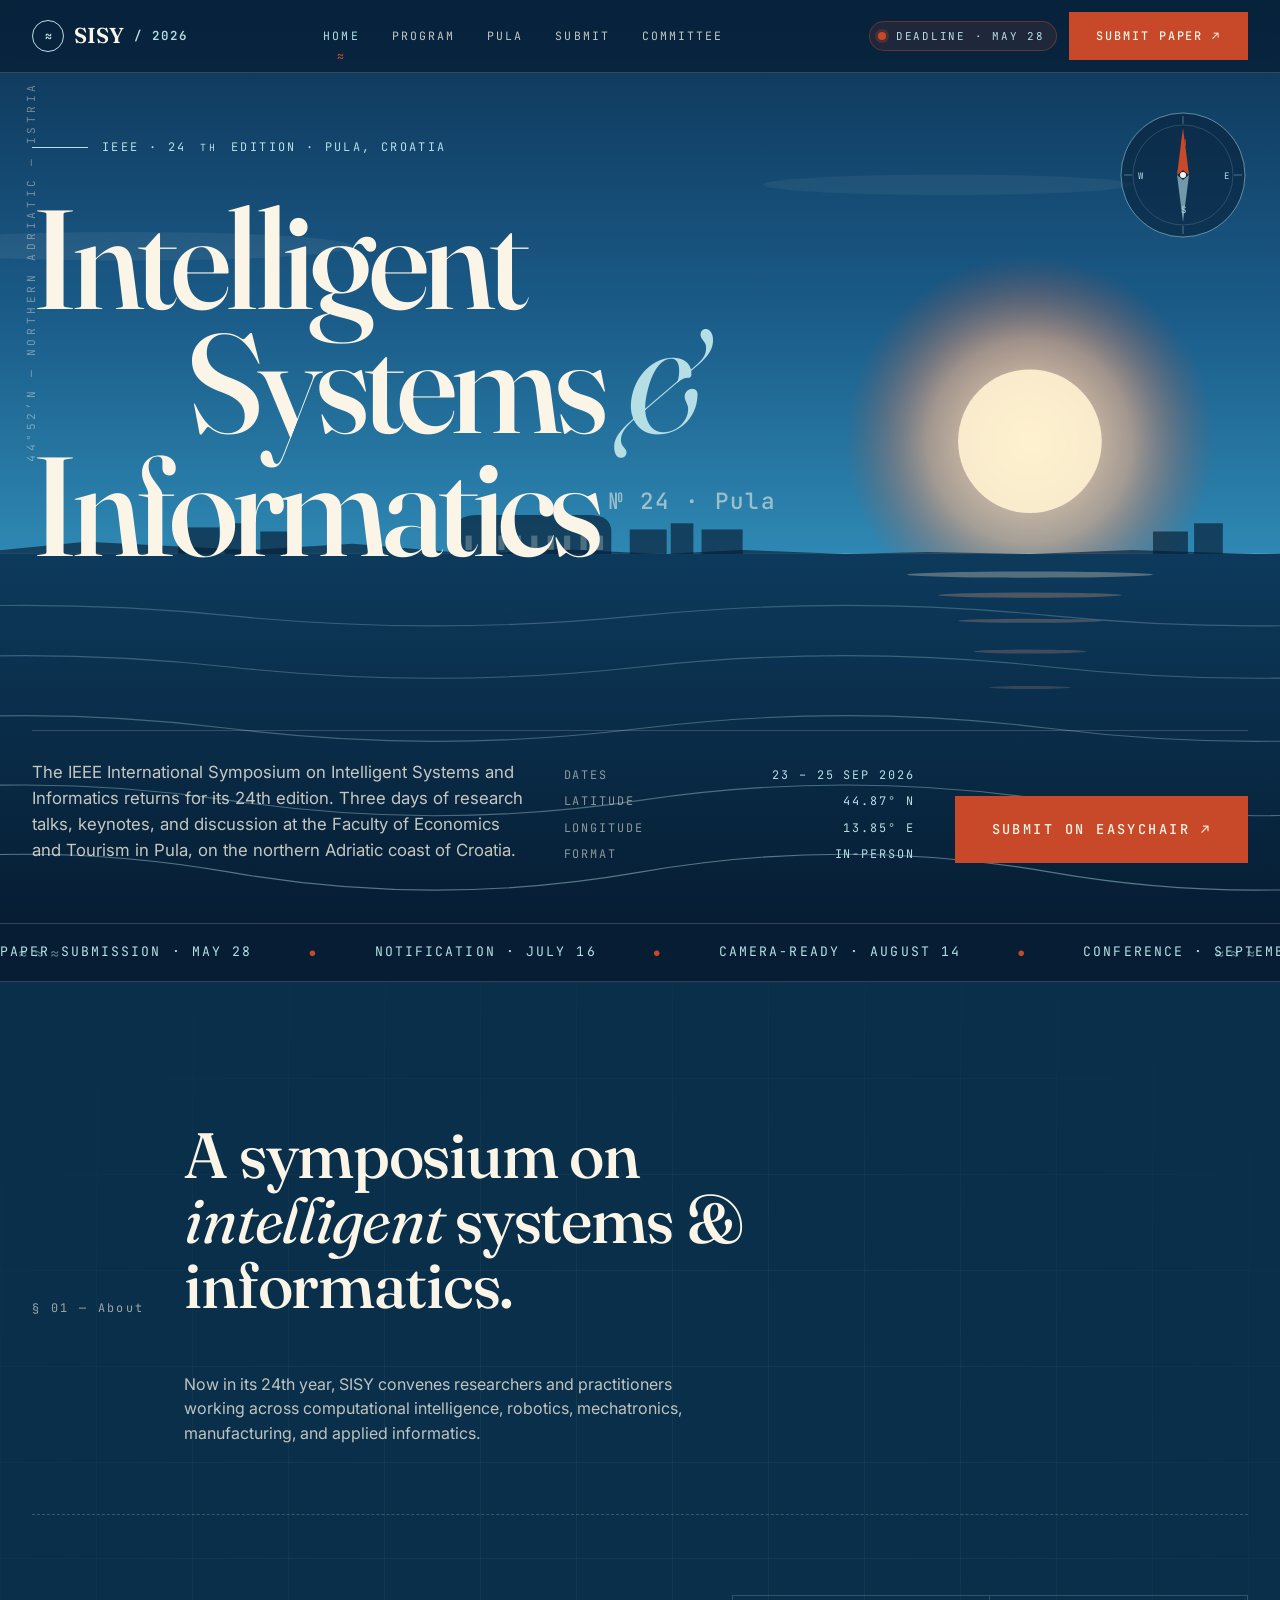
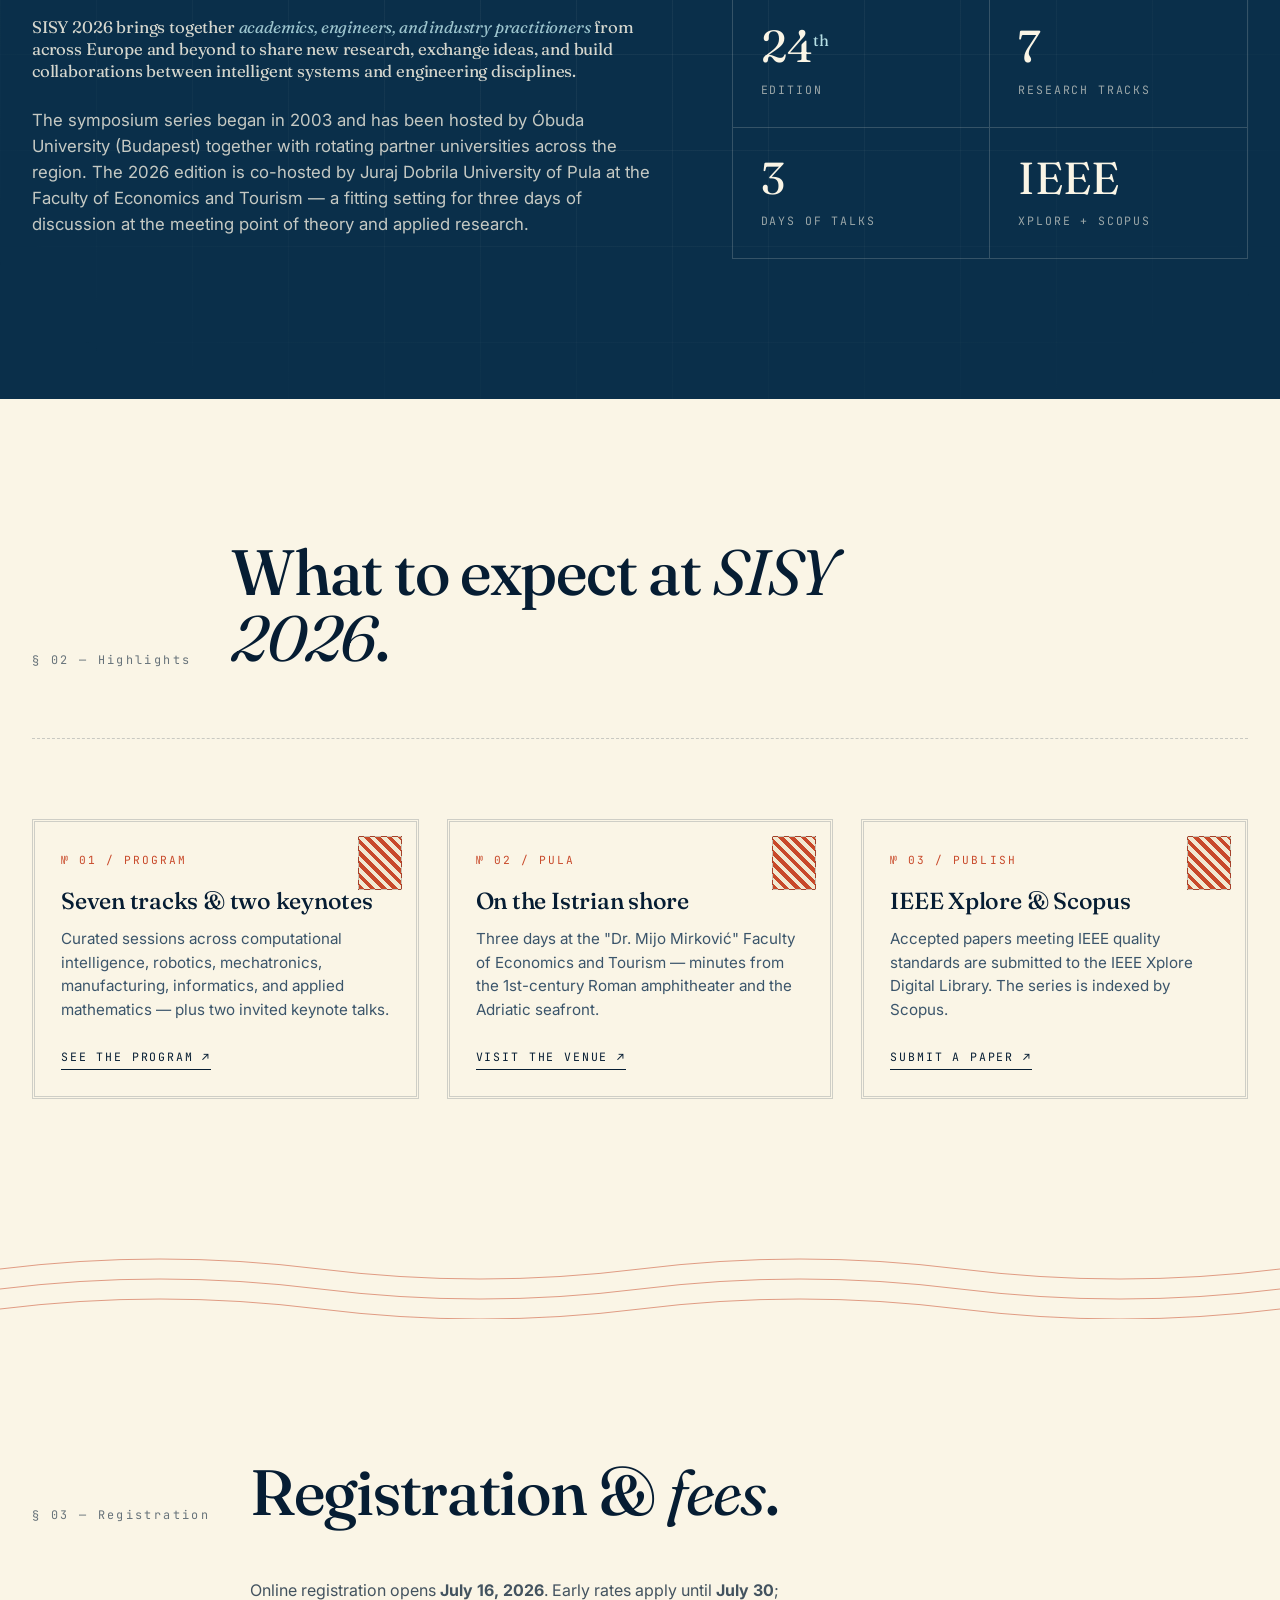
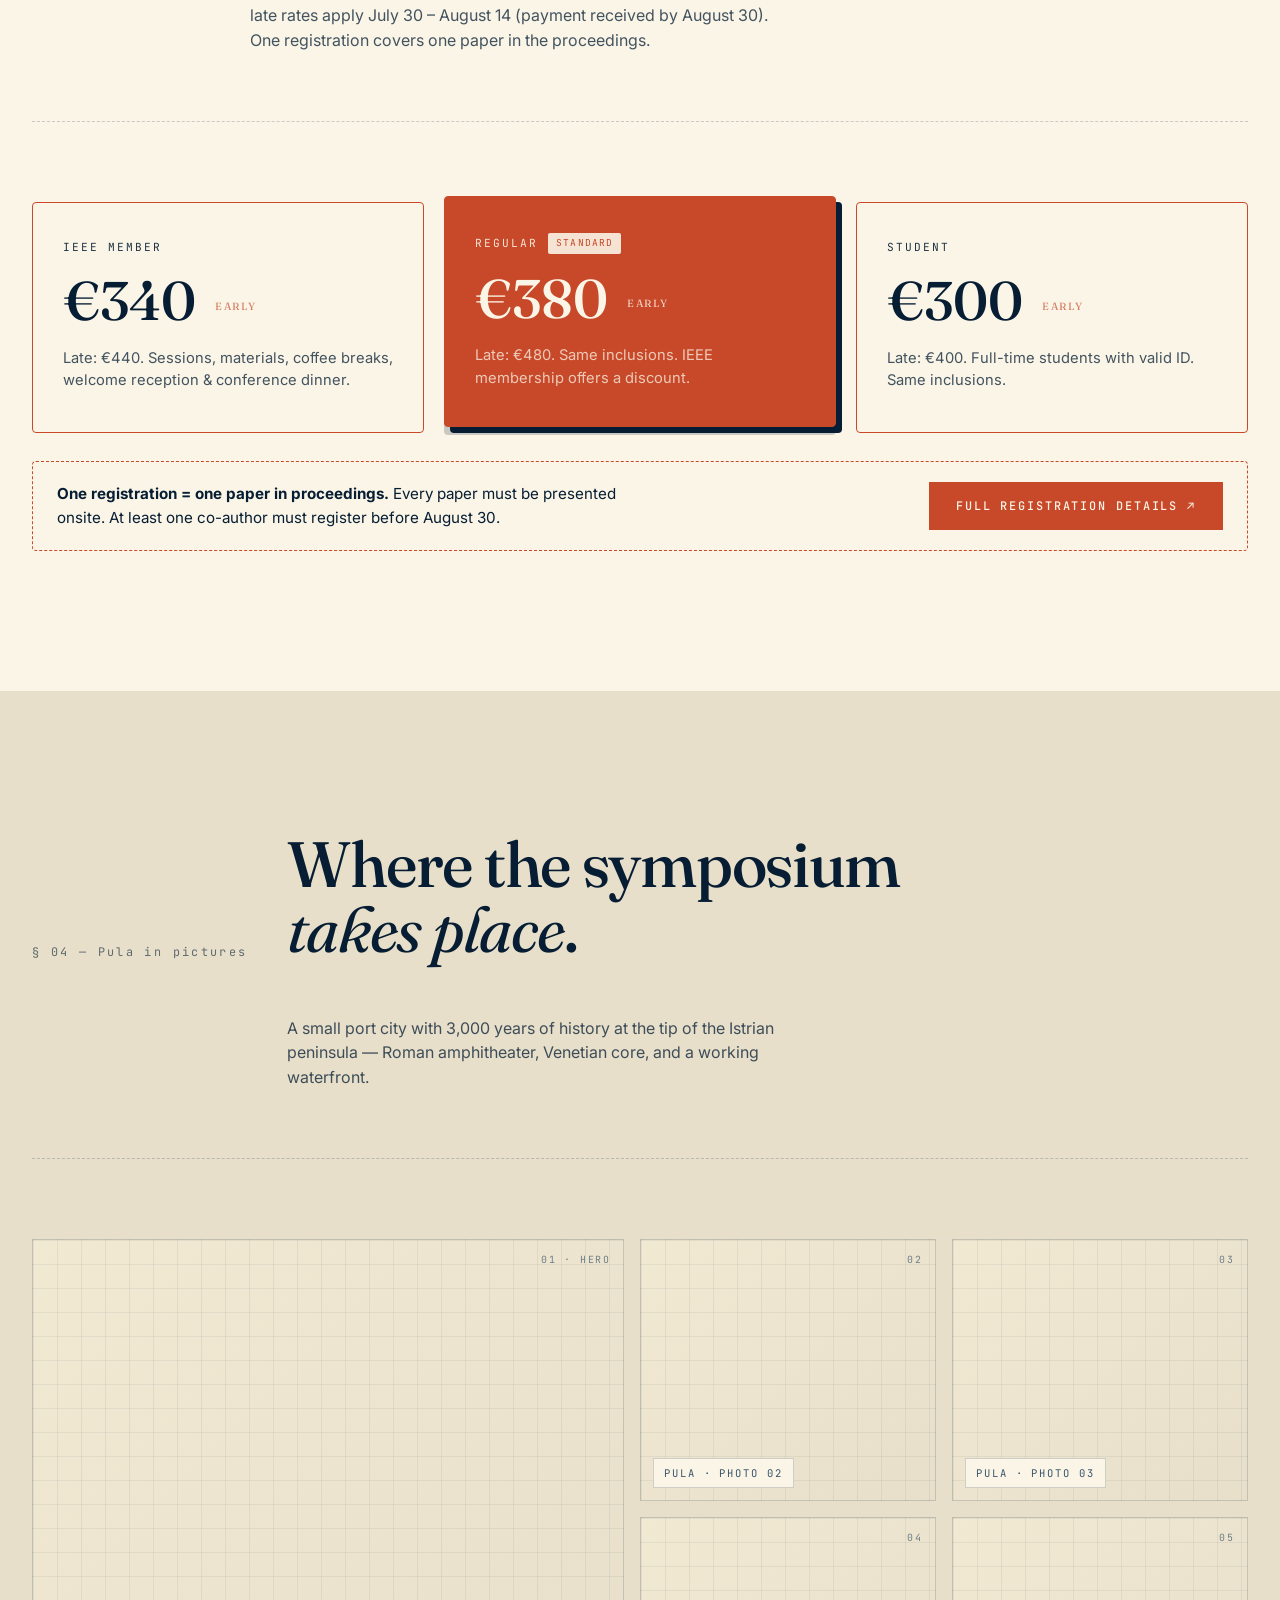
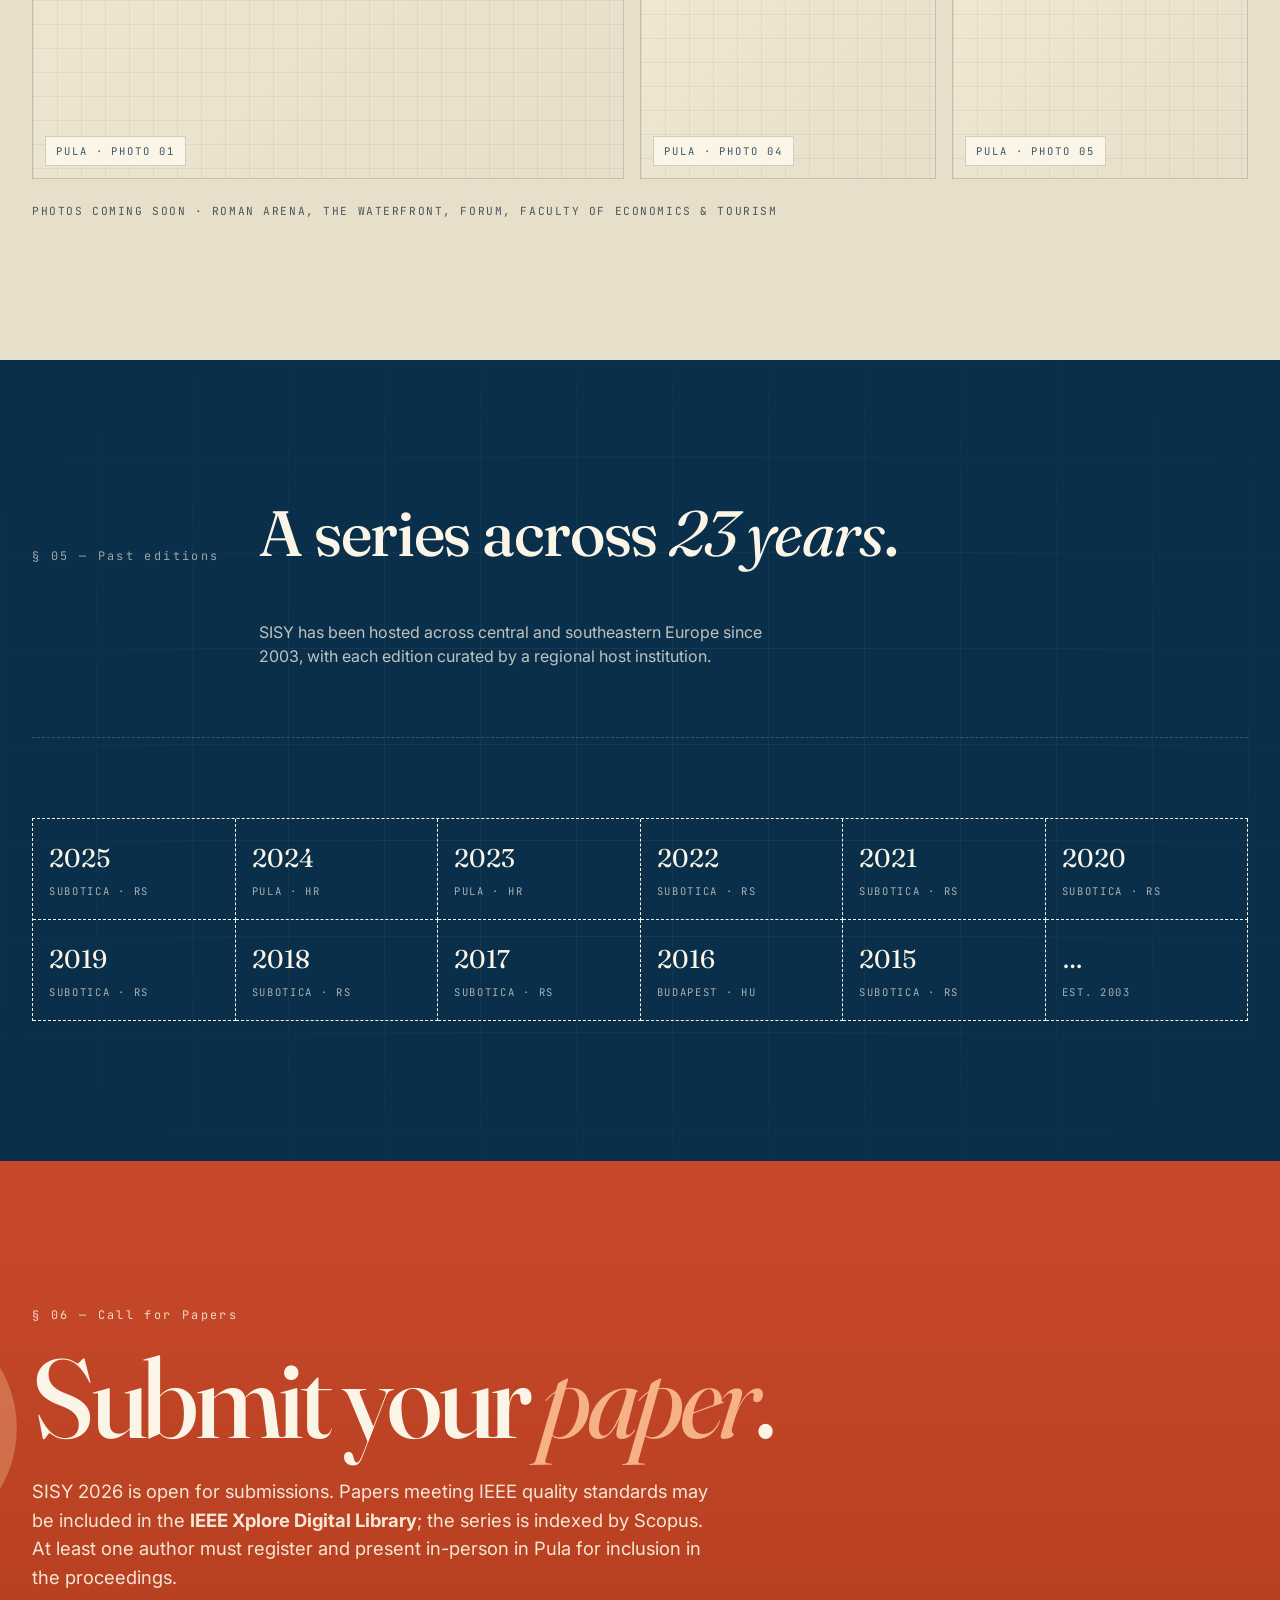
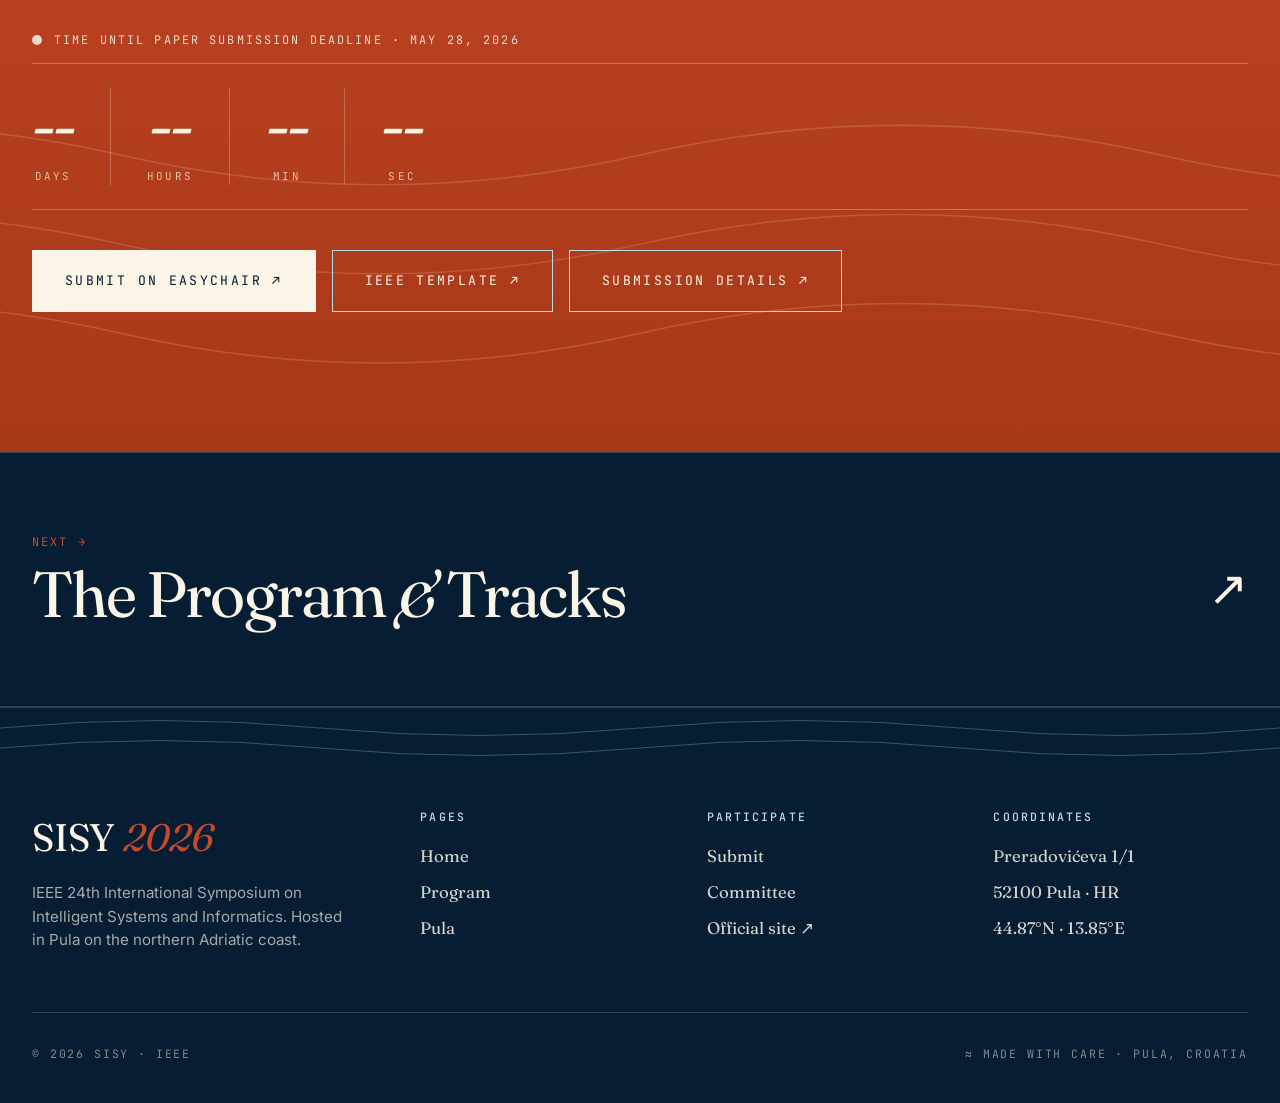
==== index.html @ 34f547c0 "Update registration, committee, and mobile responsiveness - Replace registration fees with correct e" ====
<!DOCTYPE html>
<html lang="en">
<head>
<meta charset="UTF-8" />
<meta name="viewport" content="width=device-width, initial-scale=1.0" />
<title>SISY 2026 — IEEE 24th International Symposium on Intelligent Systems and Informatics</title>
<meta name="description" content="IEEE 24th International Symposium on Intelligent Systems and Informatics — September 23–25, 2026, Pula, Croatia." />
<link rel="icon" type="image/svg+xml" href="favicon.svg" />
<meta property="og:type" content="website" />
<meta property="og:title" content="SISY 2026 — IEEE Symposium · Pula, Croatia" />
<meta property="og:description" content="IEEE 24th International Symposium on Intelligent Systems and Informatics. September 23–25, 2026, Pula, on the northern Adriatic." />
<meta property="og:image" content="og-image.svg" />
<meta name="twitter:card" content="summary_large_image" />
<meta name="twitter:title" content="SISY 2026 — IEEE Symposium · Pula, Croatia" />
<meta name="twitter:description" content="September 23–25, 2026 · Pula, Croatia. IEEE Xplore + Scopus indexed." />
<meta name="twitter:image" content="og-image.svg" />
<link rel="preconnect" href="https://fonts.googleapis.com" />
<link rel="preconnect" href="https://fonts.gstatic.com" crossorigin />
<link href="https://fonts.googleapis.com/css2?family=Fraunces:ital,opsz,wght@0,9..144,400;0,9..144,500;0,9..144,600;1,9..144,400&family=Inter:wght@400;500;600&family=JetBrains+Mono:wght@400;500&display=swap" rel="stylesheet" />
<link rel="stylesheet" href="styles.css" />
</head>
<body>

<header class="topbar" id="topbar">
  <div class="container topbar-inner">
    <a href="./" class="brand">
      <span class="sigil">≈</span>
      SISY <span class="year">/ 2026</span>
    </a>
    <nav class="nav-links">
      <a href="./" class="active">Home</a>
      <a href="program/">Program</a>
      <a href="venue/">Pula</a>
      <a href="submit/">Submit</a>
      <a href="contact/">Committee</a>
    </nav>
    <div style="display:flex; gap:12px; align-items:center;">
      <span class="deadline-badge"><span class="dot"></span>Deadline · May 28</span>
      <a href="https://www.easychair.org/conferences/?conf=sisy2026" target="_blank" rel="noopener" class="btn cta">Submit Paper ↗</a>
      <button class="menu-toggle" id="menuToggle">Menu</button>
    </div>
  </div>
</header>

<main id="top">

  <!-- HERO -->
  <section class="hero">
    <div class="hero-seascape" aria-hidden="true">
      <svg viewBox="0 0 1600 900" preserveAspectRatio="xMidYMid slice" xmlns="http://www.w3.org/2000/svg">
        <defs>
          <linearGradient id="sky" x1="0" y1="0" x2="0" y2="1">
            <stop offset="0%" stop-color="#0d3253"/>
            <stop offset="55%" stop-color="#1a5a87"/>
            <stop offset="100%" stop-color="#2e88b3"/>
          </linearGradient>
          <linearGradient id="sea" x1="0" y1="0" x2="0" y2="1">
            <stop offset="0%" stop-color="#0d3a5c"/>
            <stop offset="100%" stop-color="#061d33"/>
          </linearGradient>
          <radialGradient id="sun" cx="50%" cy="50%" r="50%">
            <stop offset="0%" stop-color="#fff2d1" stop-opacity="1"/>
            <stop offset="55%" stop-color="#f6b187" stop-opacity="0.6"/>
            <stop offset="100%" stop-color="#c8492a" stop-opacity="0"/>
          </radialGradient>
        </defs>
        <rect width="1600" height="540" fill="url(#sky)"/>
        <ellipse cx="300" cy="240" rx="220" ry="14" fill="#faf5e6" fill-opacity="0.06"/>
        <ellipse cx="1100" cy="180" rx="180" ry="10" fill="#faf5e6" fill-opacity="0.05"/>
        <circle cx="1180" cy="430" r="180" fill="url(#sun)"/>
        <circle cx="1180" cy="430" r="70" fill="#fff2d1" fill-opacity="0.9"/>
        <line x1="0" y1="540" x2="1600" y2="540" stroke="#b6dfe5" stroke-opacity="0.5" stroke-width="1"/>
        <g fill="#061d33" fill-opacity="0.65">
          <path d="M-20,540 L60,532 L160,538 L260,528 L420,536 L520,530 L640,540 L720,535 L820,540 L900,536 L1000,540 L1080,538 L1180,540 L1280,536 L1400,540 L1600,536 L1600,545 L-20,545 Z"/>
          <g transform="translate(620,500)">
            <path d="M0,40 L0,18 Q0,2 22,2 L130,2 Q152,2 152,18 L152,40 Z"/>
            <rect x="10" y="22" width="6" height="14" fill="#faf5e6" fill-opacity="0.25"/>
            <rect x="26" y="22" width="6" height="14" fill="#faf5e6" fill-opacity="0.25"/>
            <rect x="42" y="22" width="6" height="14" fill="#faf5e6" fill-opacity="0.25"/>
            <rect x="58" y="22" width="6" height="14" fill="#faf5e6" fill-opacity="0.25"/>
            <rect x="74" y="22" width="6" height="14" fill="#faf5e6" fill-opacity="0.25"/>
            <rect x="90" y="22" width="6" height="14" fill="#faf5e6" fill-opacity="0.25"/>
            <rect x="106" y="22" width="6" height="14" fill="#faf5e6" fill-opacity="0.25"/>
            <rect x="122" y="22" width="6" height="14" fill="#faf5e6" fill-opacity="0.25"/>
            <rect x="138" y="22" width="6" height="14" fill="#faf5e6" fill-opacity="0.25"/>
          </g>
          <rect x="350" y="514" width="40" height="26"/>
          <rect x="395" y="510" width="28" height="30"/>
          <rect x="430" y="518" width="34" height="22"/>
          <rect x="790" y="516" width="36" height="24"/>
          <rect x="830" y="510" width="22" height="30"/>
          <rect x="860" y="516" width="40" height="24"/>
          <rect x="1300" y="518" width="34" height="22"/>
          <rect x="1340" y="510" width="28" height="30"/>
        </g>
        <rect y="540" width="1600" height="360" fill="url(#sea)"/>
        <g opacity="0.6">
          <ellipse cx="1180" cy="560" rx="120" ry="3" fill="#fff2d1" fill-opacity="0.5"/>
          <ellipse cx="1180" cy="580" rx="90"  ry="2.5" fill="#f6b187" fill-opacity="0.45"/>
          <ellipse cx="1180" cy="605" rx="70"  ry="2"   fill="#f6b187" fill-opacity="0.4"/>
          <ellipse cx="1180" cy="635" rx="55"  ry="2"   fill="#f6b187" fill-opacity="0.35"/>
          <ellipse cx="1180" cy="670" rx="40"  ry="1.5" fill="#f6b187" fill-opacity="0.3"/>
        </g>
        <g fill="none" stroke="#b6dfe5" stroke-width="1.1">
          <path d="M0,600 Q200,580 400,600 T800,600 T1200,600 T1600,600" stroke-opacity="0.25"/>
          <path d="M0,650 Q200,628 400,650 T800,650 T1200,650 T1600,650" stroke-opacity="0.28"/>
          <path d="M0,710 Q200,685 400,710 T800,710 T1200,710 T1600,710" stroke-opacity="0.32"/>
          <path d="M0,780 Q200,750 400,780 T800,780 T1200,780 T1600,780" stroke-opacity="0.38"/>
          <path d="M0,850 Q200,815 400,850 T800,850 T1200,850 T1600,850" stroke-opacity="0.45"/>
        </g>
      </svg>
    </div>

    <div class="lat-marker">44°52′N — Northern Adriatic — Istria</div>

    <div class="compass" aria-hidden="true">
      <svg viewBox="0 0 130 130" xmlns="http://www.w3.org/2000/svg">
        <circle cx="65" cy="65" r="62" fill="rgba(6,29,51,0.55)" stroke="#b6dfe5" stroke-opacity="0.5"/>
        <circle cx="65" cy="65" r="50" fill="none" stroke="#b6dfe5" stroke-opacity="0.18"/>
        <g stroke="#b6dfe5" stroke-opacity="0.4">
          <line x1="65" y1="6"  x2="65" y2="14"/>
          <line x1="65" y1="116" x2="65" y2="124"/>
          <line x1="6"  y1="65" x2="14" y2="65"/>
          <line x1="116" y1="65" x2="124" y2="65"/>
        </g>
        <polygon points="65,18 71,65 65,60 59,65" fill="#c8492a"/>
        <polygon points="65,112 71,65 65,70 59,65" fill="#b6dfe5" fill-opacity="0.6"/>
        <circle cx="65" cy="65" r="3" fill="#faf5e6"/>
        <text x="65" y="36" text-anchor="middle" font-family="JetBrains Mono, monospace" font-size="9" fill="#c8492a" font-weight="600">N</text>
        <text x="65" y="103" text-anchor="middle" font-family="JetBrains Mono, monospace" font-size="9" fill="#b6dfe5">S</text>
        <text x="22" y="69" text-anchor="middle" font-family="JetBrains Mono, monospace" font-size="9" fill="#b6dfe5">W</text>
        <text x="108" y="69" text-anchor="middle" font-family="JetBrains Mono, monospace" font-size="9" fill="#b6dfe5">E</text>
      </svg>
    </div>

    <div class="container hero-inner">
      <div class="hero-eyebrow">
        <span class="bar"></span>
        IEEE · 24<sup>th</sup> Edition · Pula, Croatia
      </div>

      <h1 class="hero-title">
        <span class="row">Intelligent</span>
        <span class="row indent">Systems <em>&amp;</em></span>
        <span class="row">Informatics<span class="num">№ 24 ·  Pula</span></span>
      </h1>

      <div class="hero-foot">
        <p class="hero-lede">
          The IEEE International Symposium on Intelligent Systems and Informatics returns for its 24th edition. Three days of research talks, keynotes, and discussion at the Faculty of Economics and Tourism in Pula, on the northern Adriatic coast of Croatia.
        </p>
        <div class="hero-meta">
          <div class="row"><span class="k">Dates</span><span class="v">23 – 25 SEP 2026</span></div>
          <div class="row"><span class="k">Latitude</span><span class="v">44.87° N</span></div>
          <div class="row"><span class="k">Longitude</span><span class="v">13.85° E</span></div>
          <div class="row"><span class="k">Format</span><span class="v">In-person</span></div>
        </div>
        <a href="https://www.easychair.org/conferences/?conf=sisy2026" target="_blank" rel="noopener" class="btn cta cta-lg">Submit on EasyChair ↗</a>
      </div>
    </div>
  </section>

  <!-- TICKER -->
  <div class="tide" aria-hidden="true">
    <div class="tide-track">
      <span>
        Paper submission · May 28 <em class="pip">●</em>
        Notification · July 16 <em class="pip">●</em>
        Camera-ready · August 14 <em class="pip">●</em>
        Conference · September 23–25 <em class="pip">●</em>
        Pula · Istria · Croatia <em class="pip">●</em>
        IEEE Xplore · Scopus indexed <em class="pip">●</em>
      </span>
      <span>
        Paper submission · May 28 <em class="pip">●</em>
        Notification · July 16 <em class="pip">●</em>
        Camera-ready · August 14 <em class="pip">●</em>
        Conference · September 23–25 <em class="pip">●</em>
        Pula · Istria · Croatia <em class="pip">●</em>
        IEEE Xplore · Scopus indexed <em class="pip">●</em>
      </span>
    </div>
  </div>

  <!-- ABOUT -->
  <section class="section deep">
    <div class="container">
      <div class="section-head">
        <span class="section-num">§ 01 — About</span>
        <h2>A symposium on <em>intelligent</em> systems &amp; informatics.</h2>
        <p class="lede">Now in its 24th year, SISY convenes researchers and practitioners working across computational intelligence, robotics, mechatronics, manufacturing, and applied informatics.</p>
      </div>
      <div class="about-grid">
        <div class="prose">
          <p class="about-lead">
            SISY 2026 brings together <em>academics, engineers, and industry practitioners</em> from across Europe and beyond to share new research, exchange ideas, and build collaborations between intelligent systems and engineering disciplines.
          </p>
          <p style="margin-top: 24px; opacity: 0.78;">
            The symposium series began in 2003 and has been hosted by Óbuda University (Budapest) together with rotating partner universities across the region. The 2026 edition is co-hosted by Juraj Dobrila University of Pula at the Faculty of Economics and Tourism — a fitting setting for three days of discussion at the meeting point of theory and applied research.
          </p>
        </div>
        <div class="about-stats">
          <div class="stat"><div class="stat-num">24<sup>th</sup></div><div class="stat-label">Edition</div></div>
          <div class="stat"><div class="stat-num">7</div><div class="stat-label">Research tracks</div></div>
          <div class="stat"><div class="stat-num">3</div><div class="stat-label">Days of talks</div></div>
          <div class="stat"><div class="stat-num">IEEE</div><div class="stat-label">Xplore + Scopus</div></div>
        </div>
      </div>
    </div>
  </section>

  <!-- HIGHLIGHTS / POSTCARDS -->
  <section class="section paper">
    <div class="container">
      <div class="section-head">
        <span class="section-num">§ 02 — Highlights</span>
        <h2>What to expect at <em>SISY 2026</em>.</h2>
      </div>
      <div class="postcards">
        <article class="postcard">
          <span class="pc-num">№ 01 / Program</span>
          <h3>Seven tracks &amp; two keynotes</h3>
          <p>Curated sessions across computational intelligence, robotics, mechatronics, manufacturing, informatics, and applied mathematics — plus two invited keynote talks.</p>
          <a href="program/" class="pc-link">See the program ↗</a>
        </article>
        <article class="postcard">
          <span class="pc-num">№ 02 / Pula</span>
          <h3>On the Istrian shore</h3>
          <p>Three days at the "Dr. Mijo Mirković" Faculty of Economics and Tourism — minutes from the 1st-century Roman amphitheater and the Adriatic seafront.</p>
          <a href="venue/" class="pc-link">Visit the venue ↗</a>
        </article>
        <article class="postcard">
          <span class="pc-num">№ 03 / Publish</span>
          <h3>IEEE Xplore &amp; Scopus</h3>
          <p>Accepted papers meeting IEEE quality standards are submitted to the IEEE Xplore Digital Library. The series is indexed by Scopus.</p>
          <a href="submit/" class="pc-link">Submit a paper ↗</a>
        </article>
      </div>
    </div>
  </section>

  <div class="wave-divider" aria-hidden="true"></div>

  <!-- REGISTRATION TEASER -->
  <section class="section paper fees-feature">
    <div class="container">
      <div class="section-head">
        <span class="section-num">§ 03 — Registration</span>
        <h2>Registration &amp; <em>fees</em>.</h2>
        <p class="lede">Online registration opens <strong>July 16, 2026</strong>. Early rates apply until <strong>July 30</strong>; late rates apply July 30 – August 14 (payment received by August 30). One registration covers one paper in the proceedings.</p>
      </div>
      <div class="fees fees-lg">
        <div class="fee">
          <span class="tier">IEEE Member</span>
          <div class="price">€340 <em>early</em></div>
          <p>Late: €440. Sessions, materials, coffee breaks, welcome reception &amp; conference dinner.</p>
        </div>
        <div class="fee featured">
          <span class="tier">Regular <span class="badge">Standard</span></span>
          <div class="price">€380 <em>early</em></div>
          <p>Late: €480. Same inclusions. IEEE membership offers a discount.</p>
        </div>
        <div class="fee">
          <span class="tier">Student</span>
          <div class="price">€300 <em>early</em></div>
          <p>Late: €400. Full-time students with valid ID. Same inclusions.</p>
        </div>
      </div>
      <div class="fees-footnote">
        <p><strong>One registration = one paper in proceedings.</strong> Every paper must be presented onsite. At least one co-author must register before August 30.</p>
        <a href="submit/#registration" class="btn cta">Full registration details ↗</a>
      </div>
    </div>
  </section>

  <!-- PULA PHOTO GALLERY -->
  <section class="section sand">
    <div class="container">
      <div class="section-head">
        <span class="section-num">§ 04 — Pula in pictures</span>
        <h2>Where the symposium <em>takes place</em>.</h2>
        <p class="lede">A small port city with 3,000 years of history at the tip of the Istrian peninsula — Roman amphitheater, Venetian core, and a working waterfront.</p>
      </div>
      <div class="gallery">
        <div class="photo placeholder g1">
          <span class="caption">01 · Hero</span>
          <span class="label">Pula · Photo 01</span>
        </div>
        <div class="photo placeholder g2">
          <span class="caption">02</span>
          <span class="label">Pula · Photo 02</span>
        </div>
        <div class="photo placeholder g3">
          <span class="caption">03</span>
          <span class="label">Pula · Photo 03</span>
        </div>
        <div class="photo placeholder g4">
          <span class="caption">04</span>
          <span class="label">Pula · Photo 04</span>
        </div>
        <div class="photo placeholder g5">
          <span class="caption">05</span>
          <span class="label">Pula · Photo 05</span>
        </div>
      </div>
      <p class="photo-caption" style="margin-top: 24px;">Photos coming soon · Roman arena, the waterfront, Forum, Faculty of Economics &amp; Tourism</p>
    </div>
  </section>

  <!-- PAST EDITIONS -->
  <section class="section deep">
    <div class="container">
      <div class="section-head">
        <span class="section-num">§ 05 — Past editions</span>
        <h2>A series across <em>23 years</em>.</h2>
        <p class="lede">SISY has been hosted across central and southeastern Europe since 2003, with each edition curated by a regional host institution.</p>
      </div>
      <div class="past">
        <div class="yr"><span class="y">2025</span><span class="c">Subotica · RS</span></div>
        <div class="yr"><span class="y">2024</span><span class="c">Pula · HR</span></div>
        <div class="yr"><span class="y">2023</span><span class="c">Pula · HR</span></div>
        <div class="yr"><span class="y">2022</span><span class="c">Subotica · RS</span></div>
        <div class="yr"><span class="y">2021</span><span class="c">Subotica · RS</span></div>
        <div class="yr"><span class="y">2020</span><span class="c">Subotica · RS</span></div>
        <div class="yr"><span class="y">2019</span><span class="c">Subotica · RS</span></div>
        <div class="yr"><span class="y">2018</span><span class="c">Subotica · RS</span></div>
        <div class="yr"><span class="y">2017</span><span class="c">Subotica · RS</span></div>
        <div class="yr"><span class="y">2016</span><span class="c">Budapest · HU</span></div>
        <div class="yr"><span class="y">2015</span><span class="c">Subotica · RS</span></div>
        <div class="yr"><span class="y">…</span><span class="c">est. 2003</span></div>
      </div>
    </div>
  </section>

  <!-- CTA -->
  <section class="section sun">
    <div class="container">
      <div class="cta-mega">
        <div>
          <span class="section-num" style="opacity:0.85;">§ 06 — Call for Papers</span>
          <h1 class="cta-headline">Submit your <em>paper</em>.</h1>
          <p class="cta-lede">SISY 2026 is open for submissions. Papers meeting IEEE quality standards may be included in the <strong>IEEE Xplore Digital Library</strong>; the series is indexed by Scopus. At least one author must register and present in-person in Pula for inclusion in the proceedings.</p>

          <div class="cd-prefix"><span class="pulse"></span>Time until paper submission deadline · May 28, 2026</div>
          <div class="countdown" id="countdown">
            <div class="cd-unit"><div class="cd-num" id="cd-d">--</div><div class="cd-label">Days</div></div>
            <div class="cd-unit"><div class="cd-num" id="cd-h">--</div><div class="cd-label">Hours</div></div>
            <div class="cd-unit"><div class="cd-num" id="cd-m">--</div><div class="cd-label">Min</div></div>
            <div class="cd-unit"><div class="cd-num" id="cd-s">--</div><div class="cd-label">Sec</div></div>
          </div>

          <div class="cta-actions-row">
            <a href="https://www.easychair.org/conferences/?conf=sisy2026" target="_blank" rel="noopener" class="btn solid cta-lg">Submit on EasyChair ↗</a>
            <a href="https://www.ieee.org/conferences/publishing/templates" target="_blank" rel="noopener" class="btn cta-lg">IEEE Template ↗</a>
            <a href="submit/" class="btn cta-lg">Submission Details ↗</a>
          </div>
        </div>
      </div>
    </div>
  </section>

  <section class="passage">
    <div class="container">
      <a href="program/">
        <div>
          <div class="label">Next →</div>
          <div class="title">The Program <em>&amp;</em> Tracks</div>
        </div>
        <span class="arrow">↗</span>
      </a>
    </div>
  </section>

</main>

<footer class="footer">
  <div class="container">
    <div class="footer-top">
      <div class="footer-brand">
        <span class="mark">SISY <em>2026</em></span>
        <p>IEEE 24th International Symposium on Intelligent Systems and Informatics. Hosted in Pula on the northern Adriatic coast.</p>
      </div>
      <div class="footer-col"><h5>Pages</h5><a href="./">Home</a><a href="program/">Program</a><a href="venue/">Pula</a></div>
      <div class="footer-col"><h5>Participate</h5><a href="submit/">Submit</a><a href="contact/">Committee</a><a href="https://conf.uni-obuda.hu/sisy2026/" target="_blank" rel="noopener">Official site ↗</a></div>
      <div class="footer-col"><h5>Coordinates</h5><span>Preradovićeva 1/1</span><span>52100 Pula · HR</span><span>44.87°N · 13.85°E</span></div>
    </div>
    <div class="footer-bottom">
      <span>© 2026 SISY · IEEE</span>
      <span>≈ Made with care · Pula, Croatia</span>
    </div>
  </div>
</footer>

<script src="script.js"></script>
</body>
</html>
---- styles.css ----
/* =========================================================
   SISY 2026 — Adriatic edition
   A nautical-chart / postcard design language
   ========================================================= */

*, *::before, *::after { box-sizing: border-box; }
html { scroll-behavior: smooth; }
body {
  margin: 0;
  font-family: 'Inter', system-ui, sans-serif;
  background: var(--abyss);
  color: var(--paper);
  line-height: 1.55;
  -webkit-font-smoothing: antialiased;
  overflow-x: hidden;
}
img { max-width: 100%; display: block; }
a { color: inherit; text-decoration: none; }

:root {
  /* sea */
  --abyss:   #061d33;   /* deepest */
  --deep:    #0a2f4a;
  --sea:     #14507a;
  --shallow: #2e88b3;
  --foam:    #b6dfe5;
  /* land + sky */
  --sand:    #e7dfca;   /* page paper */
  --paper:   #faf5e6;   /* warm white */
  --paper-2: #f1e9d2;
  --ink:     #061d33;   /* same as abyss for type on paper */
  --ink-soft:#3b556b;
  /* sun + arena */
  --sun:     #f6b187;
  --rust:    #c8492a;   /* terracotta */
  --rust-2:  #a73818;
  /* lines */
  --rule:    rgba(250,245,230,0.18);
  --rule-d:  rgba(6,29,51,0.18);
  --max:     1280px;
}

.container { max-width: var(--max); margin: 0 auto; padding: 0 32px; }
@media (max-width: 520px) { .container { padding: 0 18px; } }

/* ===== Typography ===== */
h1, h2, h3, h4 { margin: 0; line-height: 1.02; letter-spacing: -0.02em; }
h1, h2, .display { font-family: 'Fraunces', 'Times New Roman', serif; font-weight: 500; }
h3 { font-family: 'Fraunces', serif; font-weight: 500; font-size: 1.5rem; line-height: 1.15; letter-spacing: -0.01em; }
p  { margin: 0; }
em, .italic { font-family: 'Fraunces', serif; font-style: italic; font-weight: 400; }
.mono {
  font-family: 'JetBrains Mono', ui-monospace, monospace;
  font-size: 0.74rem;
  text-transform: uppercase;
  letter-spacing: 0.16em;
}

/* ===== Section base ===== */
.section { padding: 140px 0; position: relative; }
.section.paper { background: var(--paper); color: var(--ink); }
.section.sand  { background: var(--sand);  color: var(--ink); }
.section.deep  { background: var(--deep);  color: var(--paper); }
.section.abyss { background: var(--abyss); color: var(--paper); }
.section.sun   { background: var(--rust);  color: var(--paper); }

/* Faint nautical lat/long grid on dark sections */
.section.deep::before, .section.abyss::before {
  content: "";
  position: absolute; inset: 0;
  background-image:
    linear-gradient(rgba(250,245,230,0.05) 1px, transparent 1px),
    linear-gradient(90deg, rgba(250,245,230,0.05) 1px, transparent 1px);
  background-size: 96px 96px;
  mask-image: radial-gradient(ellipse at center, black 30%, transparent 90%);
  pointer-events: none;
}
.section > .container { position: relative; z-index: 1; }

/* ===== Top bar ===== */
.topbar {
  position: fixed;
  top: 0; left: 0; right: 0;
  z-index: 50;
  background: rgba(6,29,51,0.72);
  backdrop-filter: blur(14px);
  border-bottom: 1px solid var(--rule);
}
.topbar-inner {
  display: grid;
  grid-template-columns: auto 1fr auto;
  align-items: center;
  gap: 32px;
  height: 72px;
}
.brand {
  display: inline-flex;
  align-items: center;
  gap: 10px;
  font-family: 'Fraunces', serif;
  font-weight: 600;
  font-size: 1.35rem;
  color: var(--paper);
}
.brand .sigil {
  display: inline-flex;
  align-items: center;
  justify-content: center;
  width: 32px; height: 32px;
  border: 1px solid var(--foam);
  border-radius: 50%;
  font-family: 'JetBrains Mono', monospace;
  font-size: 0.72rem;
  color: var(--foam);
}
.brand .year {
  font-family: 'JetBrains Mono', monospace;
  font-size: 0.78rem;
  letter-spacing: 0.16em;
  color: var(--foam);
}
.nav-links {
  justify-self: center;
  display: flex;
  gap: 32px;
}
.nav-links a {
  font-family: 'JetBrains Mono', monospace;
  font-size: 0.72rem;
  text-transform: uppercase;
  letter-spacing: 0.18em;
  color: rgba(250,245,230,0.78);
  position: relative;
  padding: 4px 0;
}
.nav-links a:hover, .nav-links a.active { color: var(--foam); }
.nav-links a.active::after {
  content: "≈";
  position: absolute;
  left: 50%;
  bottom: -16px;
  transform: translateX(-50%);
  color: var(--rust);
}

.btn {
  display: inline-flex;
  align-items: center;
  gap: 10px;
  padding: 12px 22px;
  border: 1px solid var(--foam);
  border-radius: 0;
  background: transparent;
  color: var(--paper);
  font-family: 'JetBrains Mono', monospace;
  font-size: 0.74rem;
  text-transform: uppercase;
  letter-spacing: 0.16em;
  cursor: pointer;
  transition: all .2s;
}
.btn:hover {
  background: var(--rust); border-color: var(--rust);
  transform: translate(-2px,-2px);
  box-shadow: 4px 4px 0 var(--foam);
}
.btn.solid { background: var(--paper); border-color: var(--paper); color: var(--ink); }
.btn.solid:hover { background: var(--rust); border-color: var(--rust); color: var(--paper); box-shadow: 4px 4px 0 var(--paper); }
.btn.ink { border-color: var(--ink); color: var(--ink); }
.btn.ink:hover { background: var(--rust); border-color: var(--rust); color: var(--paper); box-shadow: 4px 4px 0 var(--ink); }

/* Prominent CTA variant — solid terracotta */
.btn.cta {
  background: var(--rust);
  border-color: var(--rust);
  color: var(--paper);
  font-weight: 500;
  padding: 14px 26px;
  position: relative;
  box-shadow: 0 0 0 0 rgba(200,73,42,0.0);
  animation: ctaPulse 3.6s ease-in-out infinite;
}
.btn.cta:hover {
  background: var(--rust-2);
  border-color: var(--rust-2);
  transform: translate(-2px,-2px);
  box-shadow: 4px 4px 0 var(--foam);
  animation: none;
}
@keyframes ctaPulse {
  0%, 100% { box-shadow: 0 0 0 0 rgba(200,73,42,0.45); }
  50%      { box-shadow: 0 0 0 10px rgba(200,73,42,0); }
}
.btn.cta-lg {
  padding: 22px 36px;
  font-size: 0.85rem;
  letter-spacing: 0.18em;
}

/* Deadline badge */
.deadline-badge {
  display: inline-flex;
  align-items: center;
  gap: 10px;
  padding: 6px 12px 6px 8px;
  background: rgba(200,73,42,0.12);
  border: 1px solid rgba(200,73,42,0.4);
  border-radius: 999px;
  font-family: 'JetBrains Mono', monospace;
  font-size: 0.68rem;
  letter-spacing: 0.16em;
  text-transform: uppercase;
  color: var(--foam);
  margin-left: 10px;
}
.deadline-badge .dot {
  width: 8px; height: 8px;
  background: var(--rust);
  border-radius: 50%;
  box-shadow: 0 0 0 3px rgba(200,73,42,0.25);
  animation: blink 1.6s ease-in-out infinite;
}
@keyframes blink {
  0%, 100% { opacity: 1; }
  50%      { opacity: 0.4; }
}
@media (max-width: 720px) { .deadline-badge { display: none; } }

/* Enhanced CTA section */
.cta-mega {
  display: grid;
  grid-template-columns: 1fr;
  gap: 48px;
  align-items: stretch;
}
.cta-headline {
  font-family: 'Fraunces', serif;
  font-size: clamp(3rem, 9vw, 7rem);
  line-height: 0.92;
  letter-spacing: -0.04em;
  font-weight: 500;
  max-width: 14ch;
  margin: 20px 0 28px;
}
.cta-headline em { color: var(--sun); font-style: italic; font-weight: 400; }
.cta-lede { font-size: 1.15rem; max-width: 680px; opacity: 0.92; margin-bottom: 40px; }
.cta-actions-row {
  display: flex;
  flex-wrap: wrap;
  gap: 16px;
  align-items: center;
}
.cta-actions-row .btn { padding: 20px 32px; font-size: 0.82rem; letter-spacing: 0.18em; }

/* Countdown */
.countdown {
  display: grid;
  grid-template-columns: repeat(4, auto);
  gap: 0;
  margin: 0 0 40px;
  border-top: 1px solid rgba(250,245,230,0.3);
  border-bottom: 1px solid rgba(250,245,230,0.3);
  padding: 24px 0;
  justify-content: start;
}
.cd-unit {
  padding: 0 36px;
  border-right: 1px solid rgba(250,245,230,0.25);
  display: flex;
  flex-direction: column;
  align-items: center;
  gap: 6px;
}
.cd-unit:first-child { padding-left: 0; }
.cd-unit:last-child  { border-right: 0; padding-right: 0; }
.cd-num {
  font-family: 'Fraunces', serif;
  font-size: clamp(2.8rem, 6vw, 4.6rem);
  line-height: 1;
  letter-spacing: -0.04em;
  font-feature-settings: "tnum";
}
.cd-label {
  font-family: 'JetBrains Mono', monospace;
  font-size: 0.68rem;
  letter-spacing: 0.2em;
  text-transform: uppercase;
  opacity: 0.7;
}
.cd-prefix {
  font-family: 'JetBrains Mono', monospace;
  font-size: 0.74rem;
  letter-spacing: 0.18em;
  text-transform: uppercase;
  margin-bottom: 14px;
  opacity: 0.85;
  display: flex;
  align-items: center;
  gap: 12px;
}
.cd-prefix .pulse {
  width: 10px; height: 10px;
  border-radius: 50%;
  background: var(--paper);
  animation: blink 1.6s ease-in-out infinite;
}
@media (max-width: 720px) {
  .cd-unit { padding: 0 18px; }
  .cd-num { font-size: 2.6rem; }
}
@media (max-width: 480px) {
  .countdown { grid-template-columns: repeat(2, 1fr); justify-content: stretch; gap: 12px 0; }
  .cd-unit { padding: 10px 8px; border-right: 0; border-bottom: 1px solid rgba(250,245,230,0.18); }
  .cd-unit:nth-child(odd) { border-right: 1px solid rgba(250,245,230,0.18); }
  .cd-unit:nth-last-child(-n+2) { border-bottom: 0; }
  .cd-num { font-size: 2.2rem; }
}

.menu-toggle {
  display: none;
  background: none; border: 0;
  cursor: pointer;
  padding: 10px 12px;
  min-width: 44px;
  min-height: 44px;
  color: var(--paper);
  font-family: 'JetBrains Mono', monospace;
  font-size: 0.78rem;
  letter-spacing: 0.14em;
  text-transform: uppercase;
}

/* ===== Hero — seascape ===== */
.hero {
  position: relative;
  min-height: 100vh;
  padding: 130px 0 0;
  overflow: hidden;
  background: linear-gradient(180deg, #0d3253 0%, #0a2f4a 40%, #061d33 100%);
}
.hero-seascape {
  position: absolute;
  inset: 0;
  z-index: 0;
}
.hero-seascape svg { width: 100%; height: 100%; display: block; }

.hero-inner {
  position: relative;
  z-index: 2;
  padding-bottom: 60px;
}
.hero-eyebrow {
  display: inline-flex;
  align-items: center;
  gap: 14px;
  margin-bottom: 40px;
  color: var(--foam);
  font-family: 'JetBrains Mono', monospace;
  font-size: 0.74rem;
  letter-spacing: 0.2em;
  text-transform: uppercase;
}
.hero-eyebrow .bar { width: 56px; height: 1px; background: var(--foam); }

.hero-title {
  font-family: 'Fraunces', serif;
  font-weight: 500;
  font-size: clamp(2.6rem, 11vw, 11rem);
  line-height: 0.88;
  letter-spacing: -0.045em;
  word-break: break-word;
}
.hero-title .row { display: block; }
.hero-title .row.indent { padding-left: clamp(60px, 12vw, 220px); }
.hero-title em { color: var(--foam); font-weight: 400; }
.hero-title .num {
  display: inline-block;
  font-family: 'JetBrains Mono', monospace;
  font-size: 0.16em;
  vertical-align: super;
  color: rgba(250,245,230,0.55);
  margin-left: 12px;
  letter-spacing: 0.05em;
}

.hero-foot {
  margin-top: clamp(120px, 18vh, 220px);
  padding-top: 28px;
  border-top: 1px solid var(--rule);
  display: grid;
  grid-template-columns: 1.4fr 1fr auto;
  gap: 40px;
  align-items: end;
}
.hero-lede {
  max-width: 540px;
  color: rgba(250,245,230,0.78);
  font-size: 1.05rem;
}
.hero-meta { display: grid; gap: 8px; }
.hero-meta .row {
  display: flex;
  justify-content: space-between;
  gap: 24px;
  font-family: 'JetBrains Mono', monospace;
  font-size: 0.74rem;
  letter-spacing: 0.16em;
  text-transform: uppercase;
}
.hero-meta .row .k { color: rgba(250,245,230,0.55); }
.hero-meta .row .v { color: var(--foam); }

/* Compass top-right */
.compass {
  position: absolute;
  top: 110px;
  right: 32px;
  width: 130px;
  height: 130px;
  z-index: 3;
}
.compass svg { width: 100%; height: 100%; }
@media (max-width: 880px) { .compass { display: none; } }

/* Latitude marker on left side */
.lat-marker {
  position: absolute;
  left: 32px;
  top: 50%;
  transform: translateY(-50%) rotate(-90deg);
  transform-origin: left center;
  font-family: 'JetBrains Mono', monospace;
  font-size: 0.7rem;
  letter-spacing: 0.32em;
  text-transform: uppercase;
  color: rgba(250,245,230,0.4);
  white-space: nowrap;
  z-index: 3;
}
@media (max-width: 1100px) { .lat-marker { display: none; } }

/* ===== Tide ticker (replaces marquee) ===== */
.tide {
  background: var(--abyss);
  color: var(--foam);
  border-top: 1px solid var(--rule);
  border-bottom: 1px solid var(--rule);
  padding: 18px 0;
  overflow: hidden;
  position: relative;
}
.tide::before, .tide::after {
  content: "≈≈≈";
  position: absolute;
  top: 50%;
  transform: translateY(-50%);
  color: var(--foam);
  font-size: 0.9rem;
  letter-spacing: 0.4em;
  opacity: 0.5;
}
.tide::before { left: 18px; }
.tide::after  { right: 18px; }
.tide-track {
  display: flex;
  gap: 56px;
  white-space: nowrap;
  animation: scroll 38s linear infinite;
  font-family: 'JetBrains Mono', monospace;
  font-size: 0.82rem;
  letter-spacing: 0.16em;
  text-transform: uppercase;
}
.tide-track > span { display: inline-flex; align-items: center; gap: 56px; }
.tide-track .pip { color: var(--rust); }
@keyframes scroll {
  from { transform: translateX(0); }
  to   { transform: translateX(-50%); }
}

/* ===== Section head ===== */
.section-head {
  display: grid;
  grid-template-columns: auto 1fr;
  align-items: end;
  gap: 40px;
  margin-bottom: 80px;
  padding-bottom: 28px;
  border-bottom: 1px dashed currentColor;
  opacity: 1;
}
.section-head::after { content: ""; }
.section.paper .section-head, .section.sand .section-head { border-color: rgba(6,29,51,0.2); }
.section.deep .section-head, .section.abyss .section-head { border-color: rgba(250,245,230,0.2); }
.section.sun .section-head { border-color: rgba(250,245,230,0.4); }
.section-num {
  font-family: 'JetBrains Mono', monospace;
  font-size: 0.74rem;
  letter-spacing: 0.2em;
  color: currentColor;
  opacity: 0.6;
}
.section-head h2 {
  font-size: clamp(2.4rem, 5vw, 4.2rem);
  max-width: 16ch;
}
.section-head .lede {
  grid-column: 2;
  max-width: 540px;
  margin-top: 14px;
  font-size: 1rem;
  opacity: 0.75;
}

/* ===== Postcards ===== */
.postcards {
  display: grid;
  grid-template-columns: repeat(3, 1fr);
  gap: 28px;
}
.postcard {
  position: relative;
  background: var(--paper);
  color: var(--ink);
  padding: 32px 28px 28px;
  border: 1px solid var(--rule-d);
  box-shadow:
    inset 0 0 0 1px var(--paper),
    inset 0 0 0 2px var(--rule-d);
  transition: transform .3s, box-shadow .3s;
}
.postcard:hover { transform: translateY(-4px) rotate(-0.2deg); }
.postcard::after {
  content: "";
  position: absolute;
  top: 16px; right: 16px;
  width: 44px; height: 54px;
  background:
    repeating-linear-gradient(45deg, var(--rust) 0 4px, transparent 4px 8px),
    var(--paper-2);
  border: 1px solid var(--rule-d);
}
.pc-num {
  font-family: 'JetBrains Mono', monospace;
  font-size: 0.7rem;
  letter-spacing: 0.18em;
  color: var(--rust);
  text-transform: uppercase;
  margin-bottom: 18px;
  display: block;
  max-width: 70%;
}
.postcard h3 { font-size: 1.45rem; line-height: 1.2; margin-bottom: 12px; }
.postcard p { color: var(--ink-soft); font-size: 0.95rem; margin-bottom: 22px; }
.postcard .pc-link {
  display: inline-block;
  font-family: 'JetBrains Mono', monospace;
  font-size: 0.72rem;
  letter-spacing: 0.16em;
  text-transform: uppercase;
  color: var(--ink);
  border-bottom: 1px solid var(--ink);
  padding-bottom: 3px;
  transition: color .2s, border-color .2s;
}
.postcard .pc-link:hover { color: var(--rust); border-color: var(--rust); }

/* ===== About on deep ===== */
.about-grid {
  display: grid;
  grid-template-columns: 1.2fr 1fr;
  gap: 80px;
  align-items: center;
}
.about-lead {
  font-family: 'Fraunces', serif;
  font-size: clamp(1.5rem, 2.4vw, 2rem);
  line-height: 1.3;
  letter-spacing: -0.01em;
}
.about-lead em { color: var(--foam); }
.about-stats {
  display: grid;
  grid-template-columns: repeat(2, 1fr);
  border-top: 1px solid var(--rule);
  border-left: 1px solid var(--rule);
}
.stat {
  padding: 28px;
  border-right: 1px solid var(--rule);
  border-bottom: 1px solid var(--rule);
}
.stat-num {
  font-family: 'Fraunces', serif;
  font-size: 2.8rem;
  line-height: 1;
}
.stat-num sup { font-size: 1rem; color: var(--foam); }
.stat-label {
  font-family: 'JetBrains Mono', monospace;
  font-size: 0.72rem;
  text-transform: uppercase;
  letter-spacing: 0.16em;
  opacity: 0.6;
  margin-top: 12px;
}

/* ===== Tracks as ports ===== */
.ports {
  display: grid;
  grid-template-columns: repeat(12, 1fr);
  gap: 0;
  border: 1px dashed var(--rule-d);
  background: var(--paper);
}
.port {
  grid-column: span 4;
  padding: 36px 32px;
  border-right: 1px dashed var(--rule-d);
  border-bottom: 1px dashed var(--rule-d);
  display: flex;
  flex-direction: column;
  justify-content: space-between;
  min-height: 280px;
  position: relative;
  transition: background .25s;
}
.port::before {
  content: "";
  position: absolute;
  top: 32px; right: 32px;
  width: 10px; height: 10px;
  border-radius: 50%;
  background: var(--rust);
  box-shadow: 0 0 0 3px rgba(200,73,42,0.18);
}
.port:hover { background: var(--paper-2); }
.port .port-num {
  font-family: 'JetBrains Mono', monospace;
  font-size: 0.74rem;
  letter-spacing: 0.18em;
  color: var(--rust);
  margin-bottom: 14px;
}
.port h3 { font-size: 1.6rem; margin-bottom: 12px; }
.port p { color: var(--ink-soft); font-size: 0.95rem; margin-bottom: 20px; }
.port-chair {
  font-family: 'JetBrains Mono', monospace;
  font-size: 0.7rem;
  text-transform: uppercase;
  letter-spacing: 0.16em;
  color: var(--ink-soft);
  padding-top: 14px;
  border-top: 1px dashed var(--rule-d);
}
.port.featured {
  grid-column: span 12;
  background: var(--deep);
  color: var(--paper);
  position: relative;
  overflow: hidden;
}
.port.featured::before {
  background: var(--foam);
  box-shadow: 0 0 0 3px rgba(182,223,229,0.25);
}
.port.featured h3 { color: var(--paper); }
.port.featured p { color: rgba(250,245,230,0.75); }
.port.featured .port-chair { color: rgba(250,245,230,0.65); border-top-color: rgba(250,245,230,0.2); }
.port.featured .port-num { color: var(--foam); }

/* ===== Tide chart (timeline) ===== */
.tide-chart {
  position: relative;
  padding: 60px 0 80px;
}
.tide-chart::before {
  content: "";
  position: absolute;
  left: 0; right: 0;
  top: 50%;
  height: 1px;
  background: repeating-linear-gradient(90deg, currentColor 0 6px, transparent 6px 12px);
  opacity: 0.3;
}
.tide-items {
  display: grid;
  grid-template-columns: repeat(4, 1fr);
  gap: 24px;
  position: relative;
}
.tide-item {
  display: flex;
  flex-direction: column;
  align-items: flex-start;
  padding: 24px;
  border-left: 1px dashed currentColor;
  position: relative;
}
.tide-item::before {
  content: "";
  position: absolute;
  left: -7px; top: 50%;
  width: 13px; height: 13px;
  border-radius: 50%;
  background: var(--deep);
  border: 2px solid var(--foam);
  transform: translateY(-50%);
}
.tide-item.final::before { background: var(--rust); border-color: var(--rust); }
.tide-item .ti-num {
  font-family: 'JetBrains Mono', monospace;
  font-size: 0.7rem;
  letter-spacing: 0.18em;
  opacity: 0.6;
}
.tide-item .ti-date {
  font-family: 'Fraunces', serif;
  font-style: italic;
  font-size: 1.6rem;
  color: var(--foam);
  margin: 16px 0 8px;
  line-height: 1.1;
}
.tide-item.final .ti-date { color: var(--rust); }
.tide-item h3 { font-size: 1.15rem; margin-bottom: 8px; }
.tide-item p { font-size: 0.9rem; opacity: 0.7; }

/* ===== Keynotes — bottled messages ===== */
.bottles {
  display: grid;
  grid-template-columns: 1fr 1fr;
  gap: 32px;
}
.bottle {
  background: var(--paper);
  color: var(--ink);
  padding: 44px;
  position: relative;
  border: 1px solid var(--rule-d);
  display: flex;
  flex-direction: column;
  gap: 28px;
  overflow: hidden;
}
.bottle::before {
  content: "";
  position: absolute;
  left: 0; right: 0; bottom: 0;
  height: 70px;
  background-image: url("data:image/svg+xml;utf8,<svg xmlns='http://www.w3.org/2000/svg' viewBox='0 0 600 70'><g fill='none' stroke='%2314507a' stroke-opacity='0.25' stroke-width='1'><path d='M0,30 Q75,10 150,30 T300,30 T450,30 T600,30'/><path d='M0,45 Q75,25 150,45 T300,45 T450,45 T600,45'/><path d='M0,60 Q75,40 150,60 T300,60 T450,60 T600,60'/></g></svg>");
  background-size: cover;
  pointer-events: none;
}
.bottle-tag {
  display: flex;
  justify-content: space-between;
  align-items: center;
  font-family: 'JetBrains Mono', monospace;
  font-size: 0.74rem;
  letter-spacing: 0.18em;
  text-transform: uppercase;
  color: var(--rust);
}
.bottle-tag em {
  font-family: 'Fraunces', serif;
  font-style: italic;
  text-transform: lowercase;
  color: var(--ink-soft);
  letter-spacing: 0;
}
.bottle h3 { font-size: clamp(1.4rem, 2.4vw, 2rem); line-height: 1.15; }
.bottle .speaker {
  margin-top: auto;
  padding-top: 28px;
  border-top: 1px dashed var(--rule-d);
  display: flex;
  align-items: center;
  gap: 18px;
  position: relative;
  z-index: 1;
}
.bottle .avatar {
  width: 56px; height: 56px;
  border-radius: 50%;
  background: var(--deep);
  color: var(--paper);
  display: flex; align-items: center; justify-content: center;
  font-family: 'Fraunces', serif;
  font-size: 1.1rem;
}
.bottle:nth-child(2) .avatar { background: var(--rust); }
.bottle .s-name { font-family: 'Fraunces', serif; font-size: 1.15rem; }
.bottle .s-aff { font-family: 'JetBrains Mono', monospace; font-size: 0.72rem; letter-spacing: 0.14em; text-transform: uppercase; color: var(--ink-soft); margin-top: 4px; }

/* ===== Venue / Pula card ===== */
.pula-grid {
  display: grid;
  grid-template-columns: 1fr 1.1fr;
  gap: 64px;
  align-items: stretch;
}
.pula-text h2 { font-size: clamp(2.4rem, 5vw, 4.4rem); margin-bottom: 28px; }
.pula-text em { color: var(--rust); }
.pula-text p { opacity: 0.78; max-width: 480px; margin-bottom: 24px; }
.pula-address {
  font-family: 'Fraunces', serif;
  font-size: 1.15rem;
  font-style: italic;
  border-left: 2px solid var(--rust);
  padding-left: 18px;
  margin-bottom: 32px;
}
.pula-card {
  position: relative;
  aspect-ratio: 4/5;
  overflow: hidden;
  border: 1px solid var(--rule);
}
.pula-card svg { width: 100%; height: 100%; display: block; }
.pula-label {
  position: absolute;
  bottom: 28px;
  left: 28px;
  right: 28px;
  display: flex;
  justify-content: space-between;
  align-items: end;
  font-family: 'JetBrains Mono', monospace;
  font-size: 0.72rem;
  letter-spacing: 0.18em;
  text-transform: uppercase;
  color: var(--paper);
}
.pula-label .city {
  font-family: 'Fraunces', serif;
  font-size: clamp(2.6rem, 5vw, 4rem);
  letter-spacing: -0.03em;
  text-transform: none;
  line-height: 0.9;
}
.pula-label .city em { color: var(--foam); }
.pula-label .coord { text-align: right; opacity: 0.75; line-height: 1.6; }

/* ===== Organizers — ports register ===== */
.register {
  display: grid;
  grid-template-columns: repeat(5, 1fr);
  border: 1px dashed currentColor;
  margin-bottom: 80px;
}
.register .row {
  padding: 28px 22px;
  border-right: 1px dashed currentColor;
  font-family: 'Fraunces', serif;
  font-size: 1.05rem;
  line-height: 1.25;
  min-height: 130px;
  display: flex;
  flex-direction: column;
  justify-content: space-between;
}
.register .row:last-child { border-right: 0; }
.register .place {
  font-family: 'JetBrains Mono', monospace;
  font-size: 0.7rem;
  letter-spacing: 0.16em;
  text-transform: uppercase;
  opacity: 0.65;
  margin-top: 12px;
}
.sponsors h4 {
  font-family: 'JetBrains Mono', monospace;
  font-size: 0.74rem;
  letter-spacing: 0.18em;
  text-transform: uppercase;
  opacity: 0.6;
  margin: 0 0 20px;
  font-weight: 500;
}
.sponsor-row {
  display: flex;
  flex-wrap: wrap;
  gap: 24px 40px;
  font-family: 'Fraunces', serif;
  font-size: 1.1rem;
}
.sponsor-row span { position: relative; }
.sponsor-row span:not(:last-child)::after {
  content: "≈";
  position: absolute;
  right: -28px;
  color: var(--rust);
  top: 0;
}

/* ===== CTA — sunset ===== */
.section.sun {
  background: linear-gradient(180deg, var(--rust) 0%, var(--rust-2) 100%);
  position: relative;
  overflow: hidden;
}
.section.sun::before {
  content: "";
  position: absolute;
  inset: 0;
  background-image: url("data:image/svg+xml;utf8,<svg xmlns='http://www.w3.org/2000/svg' viewBox='0 0 1400 600'><g fill='none' stroke='%23faf5e6' stroke-opacity='0.16' stroke-width='1'><path d='M0,400 Q175,360 350,400 T700,400 T1050,400 T1400,400'/><path d='M0,460 Q175,420 350,460 T700,460 T1050,460 T1400,460'/><path d='M0,520 Q175,480 350,520 T700,520 T1050,520 T1400,520'/></g><circle cx='200' cy='180' r='80' fill='%23ffd6a8' fill-opacity='0.3'/></svg>");
  background-size: cover;
  background-position: center bottom;
  pointer-events: none;
}
.cta-inner {
  display: grid;
  grid-template-columns: 1.4fr 1fr;
  gap: 48px;
  align-items: end;
}
.cta-inner h2 { font-size: clamp(2.6rem, 6vw, 5rem); margin: 18px 0 20px; }
.cta-inner h2 em { color: var(--sun); }
.cta-inner p { max-width: 540px; opacity: 0.9; margin-bottom: 28px; }
.cta-actions { display: flex; flex-direction: column; gap: 14px; }

/* ===== Page head (sub pages) ===== */
.page-head {
  padding: 180px 0 100px;
  background: linear-gradient(180deg, #0d3253 0%, #0a2f4a 70%, var(--abyss) 100%);
  position: relative;
  overflow: hidden;
  border-bottom: 1px solid var(--rule);
}
.page-head::before {
  content: "";
  position: absolute;
  inset: 0;
  background-image:
    linear-gradient(rgba(250,245,230,0.04) 1px, transparent 1px),
    linear-gradient(90deg, rgba(250,245,230,0.04) 1px, transparent 1px);
  background-size: 96px 96px;
  mask-image: radial-gradient(ellipse at center, black 30%, transparent 85%);
  pointer-events: none;
}
.page-head::after {
  content: "";
  position: absolute;
  left: 0; right: 0; bottom: 0;
  height: 70px;
  background-image: url("data:image/svg+xml;utf8,<svg xmlns='http://www.w3.org/2000/svg' viewBox='0 0 1400 70' preserveAspectRatio='none'><g fill='none' stroke='%23b6dfe5' stroke-opacity='0.4' stroke-width='1'><path d='M0,30 Q175,10 350,30 T700,30 T1050,30 T1400,30'/><path d='M0,45 Q175,25 350,45 T700,45 T1050,45 T1400,45'/><path d='M0,60 Q175,40 350,60 T700,60 T1050,60 T1400,60'/></g></svg>");
  background-size: 100% 100%;
}
.page-head > .container { position: relative; z-index: 1; }
.crumbs {
  display: flex;
  gap: 10px;
  font-family: 'JetBrains Mono', monospace;
  font-size: 0.72rem;
  letter-spacing: 0.16em;
  text-transform: uppercase;
  color: rgba(250,245,230,0.6);
  margin-bottom: 32px;
}
.crumbs a:hover { color: var(--foam); }
.crumbs .sep { color: var(--rust); }
.page-head h1 {
  font-family: 'Fraunces', serif;
  font-size: clamp(3rem, 9vw, 8rem);
  line-height: 0.92;
  letter-spacing: -0.04em;
  font-weight: 500;
  max-width: 14ch;
  color: var(--paper);
}
.page-head h1 em { color: var(--foam); font-weight: 400; }
.page-head .lede {
  margin-top: 32px;
  max-width: 620px;
  font-size: 1.1rem;
  color: rgba(250,245,230,0.78);
}
.page-meta {
  margin-top: 56px;
  display: flex;
  gap: 56px;
  padding-top: 24px;
  border-top: 1px solid var(--rule);
  flex-wrap: wrap;
}
.page-meta div .k {
  display: block;
  font-family: 'JetBrains Mono', monospace;
  font-size: 0.7rem;
  letter-spacing: 0.16em;
  text-transform: uppercase;
  color: rgba(250,245,230,0.55);
  margin-bottom: 6px;
}
.page-meta div .v {
  font-family: 'Fraunces', serif;
  font-size: 1.2rem;
  color: var(--foam);
}

/* ===== Page-next — passage ===== */
.passage {
  padding: 80px 0;
  background: var(--abyss);
  border-top: 1px solid var(--rule);
  border-bottom: 1px solid var(--rule);
}
.passage a {
  display: flex;
  align-items: end;
  justify-content: space-between;
  gap: 32px;
  font-family: 'Fraunces', serif;
  color: var(--paper);
  transition: color .25s;
}
.passage a:hover { color: var(--foam); }
.passage .label {
  font-family: 'JetBrains Mono', monospace;
  font-size: 0.74rem;
  letter-spacing: 0.18em;
  text-transform: uppercase;
  color: var(--rust);
  margin-bottom: 10px;
}
.passage .title {
  font-size: clamp(2.4rem, 5vw, 4rem);
  line-height: 1;
  letter-spacing: -0.03em;
}
.passage .arrow { font-size: clamp(2rem, 4vw, 3rem); }

/* ===== Contact ===== */
.contact-grid {
  display: grid;
  grid-template-columns: 1fr 1fr;
  gap: 80px;
  align-items: stretch;
}
.contact-text p { max-width: 480px; opacity: 0.78; }
.contact-card {
  background: var(--paper);
  color: var(--ink);
  border: 1px solid var(--rule-d);
  padding: 40px;
  position: relative;
}
.contact-card::before {
  content: "PORT OF CALL";
  position: absolute;
  top: -10px; left: 32px;
  background: var(--paper);
  padding: 0 12px;
  font-family: 'JetBrains Mono', monospace;
  font-size: 0.7rem;
  letter-spacing: 0.2em;
  color: var(--rust);
}
.contact-row {
  display: flex;
  justify-content: space-between;
  align-items: baseline;
  padding: 16px 0;
  border-bottom: 1px dashed var(--rule-d);
}
.contact-row .k {
  font-family: 'JetBrains Mono', monospace;
  font-size: 0.7rem;
  letter-spacing: 0.18em;
  text-transform: uppercase;
  color: var(--ink-soft);
}
.contact-row .v {
  font-family: 'Fraunces', serif;
  font-size: 1.1rem;
}
.contact-card .btn { margin-top: 24px; }

/* ===== Photo / image placeholder ===== */
.photo {
  position: relative;
  width: 100%;
  aspect-ratio: 4/3;
  background: var(--paper-2);
  overflow: hidden;
  border: 1px solid var(--rule-d);
}
.photo img { width: 100%; height: 100%; object-fit: cover; display: block; }
.photo.placeholder {
  background-image:
    linear-gradient(rgba(6,29,51,0.06) 1px, transparent 1px),
    linear-gradient(90deg, rgba(6,29,51,0.06) 1px, transparent 1px),
    linear-gradient(135deg, var(--paper-2), var(--sand));
  background-size: 24px 24px, 24px 24px, cover;
}
.photo .label {
  position: absolute;
  bottom: 12px;
  left: 12px;
  background: var(--paper);
  padding: 6px 10px;
  font-family: 'JetBrains Mono', monospace;
  font-size: 0.66rem;
  letter-spacing: 0.18em;
  text-transform: uppercase;
  color: var(--ink-soft);
  border: 1px solid var(--rule-d);
}
.photo .caption {
  position: absolute;
  top: 12px;
  right: 12px;
  font-family: 'JetBrains Mono', monospace;
  font-size: 0.62rem;
  letter-spacing: 0.18em;
  text-transform: uppercase;
  color: var(--ink-soft);
  opacity: 0.7;
}
.photo-caption {
  margin-top: 10px;
  font-family: 'JetBrains Mono', monospace;
  font-size: 0.7rem;
  letter-spacing: 0.14em;
  text-transform: uppercase;
  opacity: 0.7;
}

/* Gallery — mosaic */
.gallery {
  display: grid;
  grid-template-columns: 2fr 1fr 1fr;
  grid-template-rows: 1fr 1fr;
  gap: 16px;
  min-height: 540px;
}
.gallery .photo { aspect-ratio: auto; height: 100%; }
.gallery .g1 { grid-row: 1 / span 2; }
.gallery .g2 { }
.gallery .g3 { }
.gallery .g4 { }
.gallery .g5 { }
.gallery-strip {
  display: grid;
  grid-template-columns: repeat(4, 1fr);
  gap: 16px;
}

/* ===== Rich text blocks ===== */
.prose p { font-size: 1.05rem; margin-bottom: 18px; opacity: 0.85; }
.prose p:last-child { margin-bottom: 0; }
.prose h3 { font-size: 1.5rem; margin: 32px 0 14px; }
.prose ul { padding-left: 1.2em; margin: 14px 0; opacity: 0.85; }
.prose ul li { margin-bottom: 6px; }
.prose strong { font-weight: 600; }

/* Two-column text */
.two-col {
  display: grid;
  grid-template-columns: 1fr 1fr;
  gap: 64px;
}
@media (max-width: 880px) { .two-col { grid-template-columns: 1fr; gap: 32px; } }

/* Detail list (definition style) */
.dl-grid {
  display: grid;
  grid-template-columns: 200px 1fr;
  gap: 24px 48px;
  padding-top: 24px;
  border-top: 1px dashed currentColor;
}
.dl-grid dt {
  font-family: 'JetBrains Mono', monospace;
  font-size: 0.72rem;
  letter-spacing: 0.16em;
  text-transform: uppercase;
  opacity: 0.65;
}
.dl-grid dd {
  margin: 0;
  font-family: 'Fraunces', serif;
  font-size: 1.1rem;
  line-height: 1.5;
}
.dl-grid dd em { color: var(--rust); }
@media (max-width: 720px) { .dl-grid { grid-template-columns: 1fr; gap: 6px 0; }
  .dl-grid dd { margin-bottom: 18px; }
}

/* Track expanded (with subtopics list) */
.port ul {
  list-style: none;
  padding: 0;
  margin: 0 0 18px;
  display: grid;
  grid-template-columns: 1fr 1fr;
  gap: 4px 14px;
  font-size: 0.85rem;
  color: var(--ink-soft);
}
.port ul li::before {
  content: "·";
  margin-right: 6px;
  color: var(--rust);
}
.port.featured ul li { color: rgba(250,245,230,0.75); }

/* Committee table */
.committee {
  display: grid;
  grid-template-columns: repeat(2, 1fr);
  gap: 0;
  border-top: 1px dashed currentColor;
  border-left: 1px dashed currentColor;
}
.committee .person {
  padding: 24px 28px;
  border-right: 1px dashed currentColor;
  border-bottom: 1px dashed currentColor;
  display: grid;
  grid-template-columns: 140px 1fr;
  gap: 16px;
  align-items: baseline;
}
.committee .role {
  font-family: 'JetBrains Mono', monospace;
  font-size: 0.7rem;
  letter-spacing: 0.16em;
  text-transform: uppercase;
  opacity: 0.6;
}
.committee .name {
  font-family: 'Fraunces', serif;
  font-size: 1.1rem;
  line-height: 1.3;
}
.committee .name span {
  display: block;
  font-family: 'Inter', sans-serif;
  font-size: 0.85rem;
  opacity: 0.65;
  margin-top: 4px;
}
@media (max-width: 720px) {
  .committee { grid-template-columns: 1fr; }
  .committee .person { grid-template-columns: 1fr; gap: 6px; }
}

/* Technical Program Committee — compact multi-column */
.tpc-list {
  list-style: none;
  padding: 0;
  margin: 0;
  columns: 2;
  column-gap: 48px;
  column-rule: 1px dashed var(--rule-d);
}
.tpc-list li {
  break-inside: avoid;
  padding: 14px 0;
  border-bottom: 1px dashed var(--rule-d);
  display: flex;
  flex-direction: column;
  gap: 2px;
}
.tpc-list .n {
  font-family: 'Fraunces', serif;
  font-size: 1.05rem;
  line-height: 1.25;
  color: var(--ink);
}
.tpc-list .a {
  font-family: 'JetBrains Mono', monospace;
  font-size: 0.7rem;
  letter-spacing: 0.12em;
  text-transform: uppercase;
  color: var(--ink-soft);
}
@media (max-width: 720px) {
  .tpc-list { columns: 1; }
}

/* Fees / pricing table */
.fees {
  display: grid;
  grid-template-columns: repeat(3, 1fr);
  border: 1px dashed currentColor;
  margin-top: 16px;
}
.fee {
  padding: 32px 28px;
  border-right: 1px dashed currentColor;
  display: flex;
  flex-direction: column;
  gap: 12px;
}
.fee:last-child { border-right: 0; }
.fee .tier {
  font-family: 'JetBrains Mono', monospace;
  font-size: 0.7rem;
  letter-spacing: 0.18em;
  text-transform: uppercase;
  opacity: 0.65;
}
.fee .price {
  font-family: 'Fraunces', serif;
  font-size: 2.4rem;
  line-height: 1;
}
.fee .price em { color: var(--rust); font-size: 0.8rem; font-style: normal; margin-left: 4px; opacity: 0.7; }
.fee p { font-size: 0.92rem; opacity: 0.75; }
@media (max-width: 720px) {
  .fees { grid-template-columns: 1fr; }
  .fee { border-right: 0; border-bottom: 1px dashed currentColor; }
  .fee:last-child { border-bottom: 0; }
}

/* Wave divider (matches hero + 404 seascape lines) */
.wave-divider {
  height: 80px;
  background: var(--paper);
  background-image: url("data:image/svg+xml;utf8,<svg xmlns='http://www.w3.org/2000/svg' viewBox='0 0 1400 80' preserveAspectRatio='none'><g fill='none' stroke='%23c8492a' stroke-opacity='0.55' stroke-width='1'><path d='M0,30 Q175,10 350,30 T700,30 T1050,30 T1400,30'/><path d='M0,50 Q175,30 350,50 T700,50 T1050,50 T1400,50'/><path d='M0,70 Q175,50 350,70 T700,70 T1050,70 T1400,70'/></g></svg>");
  background-size: 100% 100%;
  background-repeat: no-repeat;
}

/* Promoted / large fees */
.fees-lg {
  border: 0;
  gap: 20px;
  margin-top: 32px;
}
.fees-lg .fee {
  background: rgba(250, 245, 230, 0.06);
  border: 1px solid currentColor;
  border-right: 1px solid currentColor;
  border-radius: 4px;
  padding: 36px 30px;
  gap: 18px;
  position: relative;
  transition: transform 0.25s ease, background 0.25s ease;
}
.fees-lg .fee:hover { transform: translateY(-3px); background: rgba(250, 245, 230, 0.1); }
.fees-lg .fee.featured {
  background: var(--paper);
  color: var(--ink);
  border-color: var(--paper);
  box-shadow: 0 8px 0 rgba(6, 29, 51, 0.2), 6px 6px 0 var(--abyss);
  transform: translateY(-6px);
}
.fees-lg .fee.featured:hover { transform: translateY(-10px); background: var(--paper); }
.fees-lg .fee.featured .fee-includes li::before { color: var(--rust); }
.fees-lg .fee.featured .price em { color: var(--rust); opacity: 0.85; }
.fees-lg .fee.featured .tier .badge {
  background: var(--rust);
  color: var(--paper);
}
.fees-lg .fee .tier {
  display: flex;
  align-items: center;
  gap: 10px;
  flex-wrap: wrap;
  opacity: 0.9;
}
.fees-lg .fee .tier .badge {
  font-size: 0.6rem;
  background: var(--rust);
  color: var(--paper, #faf5e6);
  padding: 3px 8px;
  border-radius: 2px;
  letter-spacing: 0.12em;
}
.fees-lg .fee .price {
  font-size: 3.4rem;
  font-weight: 500;
}
.fees-lg .fee .price em {
  display: inline-block;
  font-size: 0.65rem;
  letter-spacing: 0.16em;
  text-transform: uppercase;
  margin-left: 8px;
  vertical-align: middle;
  opacity: 0.7;
}
.fee-includes {
  list-style: none;
  padding: 0;
  margin: 0;
  display: flex;
  flex-direction: column;
  gap: 6px;
  font-size: 0.92rem;
}
.fee-includes li {
  position: relative;
  padding-left: 18px;
  opacity: 0.88;
}
.fee-includes li::before {
  content: "✓";
  position: absolute;
  left: 0;
  color: var(--rust);
  font-weight: 600;
}
.fee-note {
  font-size: 0.82rem;
  opacity: 0.7;
  margin-top: auto;
  padding-top: 8px;
  border-top: 1px dashed currentColor;
}
.fees-footnote {
  margin-top: 28px;
  padding: 20px 24px;
  border: 1px dashed currentColor;
  border-radius: 4px;
  display: flex;
  align-items: center;
  justify-content: space-between;
  gap: 20px;
  flex-wrap: wrap;
}
.fees-footnote p { margin: 0; font-size: 0.95rem; max-width: 60ch; }

/* On white/paper section: orange borders, orange featured card */
.fees-feature .fees-lg .fee {
  background: var(--paper);
  border-color: var(--rust);
  border-right-color: var(--rust);
}
.fees-feature .fees-lg .fee:hover { background: rgba(200, 73, 42, 0.05); }
.fees-feature .fees-lg .fee.featured {
  background: var(--rust);
  color: var(--paper);
  border-color: var(--rust);
}
.fees-feature .fees-lg .fee.featured:hover { background: var(--rust); }
.fees-feature .fees-lg .fee.featured .fee-includes li::before { color: var(--paper); }
.fees-feature .fees-lg .fee.featured .price em { color: var(--paper); opacity: 0.8; }
.fees-feature .fees-lg .fee.featured .tier .badge {
  background: var(--paper);
  color: var(--rust);
}
.fees-feature .fees-lg .fee.featured .fee-note { border-top-color: rgba(250, 245, 230, 0.4); }
.fees-feature .fees-footnote { border-color: var(--rust); }

/* Fee group (Early / Late) */
.fees-group { margin-top: 32px; }
.fees-group + .fees-group { margin-top: 48px; }
.fees-group-head {
  display: flex;
  align-items: baseline;
  gap: 16px;
  flex-wrap: wrap;
  margin-bottom: 16px;
  padding-bottom: 14px;
  border-bottom: 1px dashed var(--rust);
}
.fees-group-head .tag {
  font-family: 'JetBrains Mono', monospace;
  font-size: 0.7rem;
  letter-spacing: 0.18em;
  text-transform: uppercase;
  background: var(--rust);
  color: var(--paper);
  padding: 4px 10px;
  border-radius: 2px;
}
.fees-group-head .tag-late {
  background: transparent;
  color: var(--rust);
  border: 1px solid var(--rust);
}
.fees-group-head h3 {
  font-family: 'Fraunces', serif;
  font-size: clamp(1.2rem, 2vw, 1.6rem);
  font-weight: 500;
}
.fees-group-head h3 em { color: var(--rust); font-style: italic; }
.fees-group-head .muted {
  font-family: 'JetBrains Mono', monospace;
  font-size: 0.72rem;
  letter-spacing: 0.14em;
  text-transform: uppercase;
  opacity: 0.6;
  margin-left: 4px;
}
.fees-late .fee { padding: 24px 22px; }
.fees-late .fee .price { font-size: 2.6rem; }

/* Registration rules */
.reg-rules {
  margin-top: 48px;
  padding: 28px 32px;
  background: var(--paper);
  border: 1px solid var(--rule-d);
}
.reg-rules h3 {
  font-family: 'JetBrains Mono', monospace;
  font-size: 0.78rem;
  letter-spacing: 0.18em;
  text-transform: uppercase;
  color: var(--rust);
  margin-bottom: 18px;
}
.reg-rules ul {
  list-style: none;
  padding: 0;
  margin: 0;
  display: flex;
  flex-direction: column;
  gap: 14px;
}
.reg-rules li {
  padding-left: 22px;
  position: relative;
  font-size: 0.98rem;
  line-height: 1.55;
  color: var(--ink);
}
.reg-rules li::before {
  content: "→";
  position: absolute;
  left: 0;
  color: var(--rust);
  font-weight: 600;
}
@media (max-width: 720px) {
  .fees-late { grid-template-columns: 1fr; }
  .reg-rules { padding: 22px 18px; }
}
@media (max-width: 720px) {
  .fees-lg { grid-template-columns: 1fr; }
  .fees-lg .fee { border-right: 1px solid currentColor; border-bottom: 1px solid currentColor; }
  .fees-lg .fee .price { font-size: 2.8rem; }
  .fees-footnote { flex-direction: column; align-items: flex-start; }
}

/* Day strip (program at a glance) */
.days {
  display: grid;
  grid-template-columns: repeat(3, 1fr);
  gap: 24px;
}
.day {
  padding: 32px;
  background: var(--paper);
  color: var(--ink);
  border: 1px solid var(--rule-d);
  display: flex;
  flex-direction: column;
  gap: 18px;
}
.day .d-num {
  font-family: 'JetBrains Mono', monospace;
  font-size: 0.7rem;
  letter-spacing: 0.18em;
  text-transform: uppercase;
  color: var(--rust);
}
.day .d-date {
  font-family: 'Fraunces', serif;
  font-style: italic;
  font-size: 1.4rem;
}
.day h3 { font-size: 1.3rem; }
.day ul { list-style: none; padding: 0; margin: 0; font-size: 0.92rem; }
.day ul li {
  padding: 8px 0;
  border-bottom: 1px dashed var(--rule-d);
  display: flex;
  justify-content: space-between;
  gap: 12px;
}
.day ul li:last-child { border-bottom: 0; }
.day ul li .t {
  font-family: 'JetBrains Mono', monospace;
  font-size: 0.78rem;
  color: var(--ink-soft);
  white-space: nowrap;
}
@media (max-width: 880px) { .days { grid-template-columns: 1fr; } }

/* Past editions strip */
.past {
  display: grid;
  grid-template-columns: repeat(6, 1fr);
  gap: 0;
  border-top: 1px dashed currentColor;
  border-left: 1px dashed currentColor;
}
.past .yr {
  padding: 20px 16px;
  border-right: 1px dashed currentColor;
  border-bottom: 1px dashed currentColor;
  display: flex;
  flex-direction: column;
  gap: 4px;
  min-height: 100px;
}
.past .yr .y {
  font-family: 'Fraunces', serif;
  font-size: 1.6rem;
}
.past .yr .c {
  font-family: 'JetBrains Mono', monospace;
  font-size: 0.66rem;
  letter-spacing: 0.16em;
  text-transform: uppercase;
  opacity: 0.65;
}
@media (max-width: 720px) { .past { grid-template-columns: repeat(2, 1fr); } }

/* Responsive gallery */
@media (max-width: 880px) {
  .gallery { grid-template-columns: 1fr 1fr; grid-template-rows: auto; min-height: 0; }
  .gallery .g1 { grid-row: auto; grid-column: 1 / span 2; }
  .gallery-strip { grid-template-columns: 1fr 1fr; }
}

.footer {
  background: var(--abyss);
  color: var(--paper);
  padding: 100px 0 40px;
  position: relative;
  overflow: hidden;
  border-top: 1px solid var(--rule);
}
.footer::before {
  content: "";
  position: absolute;
  left: 0; right: 0; top: 0;
  height: 60px;
  background-image: url("data:image/svg+xml;utf8,<svg xmlns='http://www.w3.org/2000/svg' viewBox='0 0 1400 60' preserveAspectRatio='none'><g fill='none' stroke='%23b6dfe5' stroke-opacity='0.3' stroke-width='1'><path d='M0,20 Q175,5 350,20 T700,20 T1050,20 T1400,20'/><path d='M0,40 Q175,25 350,40 T700,40 T1050,40 T1400,40'/></g></svg>");
  background-size: 100% 100%;
}
.footer-top {
  display: grid;
  grid-template-columns: 1.4fr 1fr 1fr 1fr;
  gap: 32px;
  padding-bottom: 60px;
  border-bottom: 1px solid var(--rule);
}
.footer-brand .mark {
  font-family: 'Fraunces', serif;
  font-size: 2.4rem;
  display: block;
}
.footer-brand .mark em { color: var(--rust); }
.footer-brand p {
  color: rgba(250,245,230,0.65);
  margin-top: 14px;
  max-width: 320px;
  font-size: 0.95rem;
}
.footer-col h5 {
  font-family: 'JetBrains Mono', monospace;
  font-size: 0.72rem;
  letter-spacing: 0.18em;
  text-transform: uppercase;
  color: var(--foam);
  margin: 0 0 18px;
  font-weight: 500;
}
.footer-col a, .footer-col span {
  display: block;
  margin-bottom: 10px;
  color: rgba(250,245,230,0.85);
  font-family: 'Fraunces', serif;
  font-size: 1.05rem;
}
.footer-col a:hover { color: var(--rust); }
.footer-bottom {
  padding-top: 32px;
  display: flex;
  justify-content: space-between;
  font-family: 'JetBrains Mono', monospace;
  font-size: 0.72rem;
  letter-spacing: 0.16em;
  text-transform: uppercase;
  color: rgba(250,245,230,0.5);
}

/* ===== Responsive ===== */
@media (max-width: 1024px) {
  .postcards { grid-template-columns: 1fr 1fr; }
  .port { grid-column: span 6; }
  .tide-items { grid-template-columns: 1fr 1fr; gap: 16px; }
  .tide-chart::before { display: none; }
}
@media (max-width: 880px) {
  .nav-links { display: none; }
  .menu-toggle { display: block; }
  .topbar.open .nav-links {
    display: flex;
    position: absolute;
    top: 72px; left: 0; right: 0;
    flex-direction: column;
    background: var(--abyss);
    padding: 24px 32px;
    border-top: 1px solid var(--rule);
    border-bottom: 1px solid var(--rule);
    gap: 18px;
    max-height: calc(100vh - 72px);
    overflow-y: auto;
  }
  .topbar.open .nav-links a { font-size: 0.9rem; padding: 12px 0; }
  .section { padding: 90px 0; }
  .section-head { grid-template-columns: 1fr; gap: 16px; margin-bottom: 56px; }
  .section-head .lede { grid-column: 1; }
  .hero-title .row.indent { padding-left: 0; }
  .hero-foot { grid-template-columns: 1fr; gap: 24px; }
  .about-grid, .pula-grid, .contact-grid, .cta-inner, .bottles { grid-template-columns: 1fr; gap: 40px; }
  .postcards { grid-template-columns: 1fr; }
  .port { grid-column: span 12; }
  .register { grid-template-columns: 1fr 1fr; }
  .register .row { border-right: 1px dashed currentColor; }
  .footer-top { grid-template-columns: 1fr 1fr; }
  .page-head { padding: 130px 0 80px; }
  .tide-items { grid-template-columns: 1fr; }
}
@media (max-width: 720px) {
  .topbar .btn.cta { display: none; }
  .topbar-inner { gap: 16px; }
  .tide::before, .tide::after { display: none; }
  .page-meta { gap: 18px 24px; margin-top: 36px; }
  .hero-title .num { display: block; margin-left: 0; margin-top: 10px; }
  .hero-meta .row { flex-direction: column; gap: 4px; align-items: flex-start; }
  .btn.cta-lg { padding: 16px 22px; font-size: 0.78rem; }
  .cta-actions-row .btn { padding: 16px 22px; font-size: 0.76rem; }
  .gallery .photo { aspect-ratio: 4/3; height: auto; }
  .fees-feature .fees-lg .fee.featured { transform: none; box-shadow: 4px 4px 0 var(--abyss); }
}
@media (max-width: 520px) {
  .register { grid-template-columns: 1fr; }
  .footer-top { grid-template-columns: 1fr; }
  .section { padding: 64px 0; }
  .section-head { margin-bottom: 36px; }
  .footer { padding: 72px 0 32px; }
}

@media (prefers-reduced-motion: reduce) {
  *, *::before, *::after {
    animation-duration: 0.001ms !important;
    animation-iteration-count: 1 !important;
    transition-duration: 0.001ms !important;
    scroll-behavior: auto !important;
  }
  .tide-track { animation: none; }
}
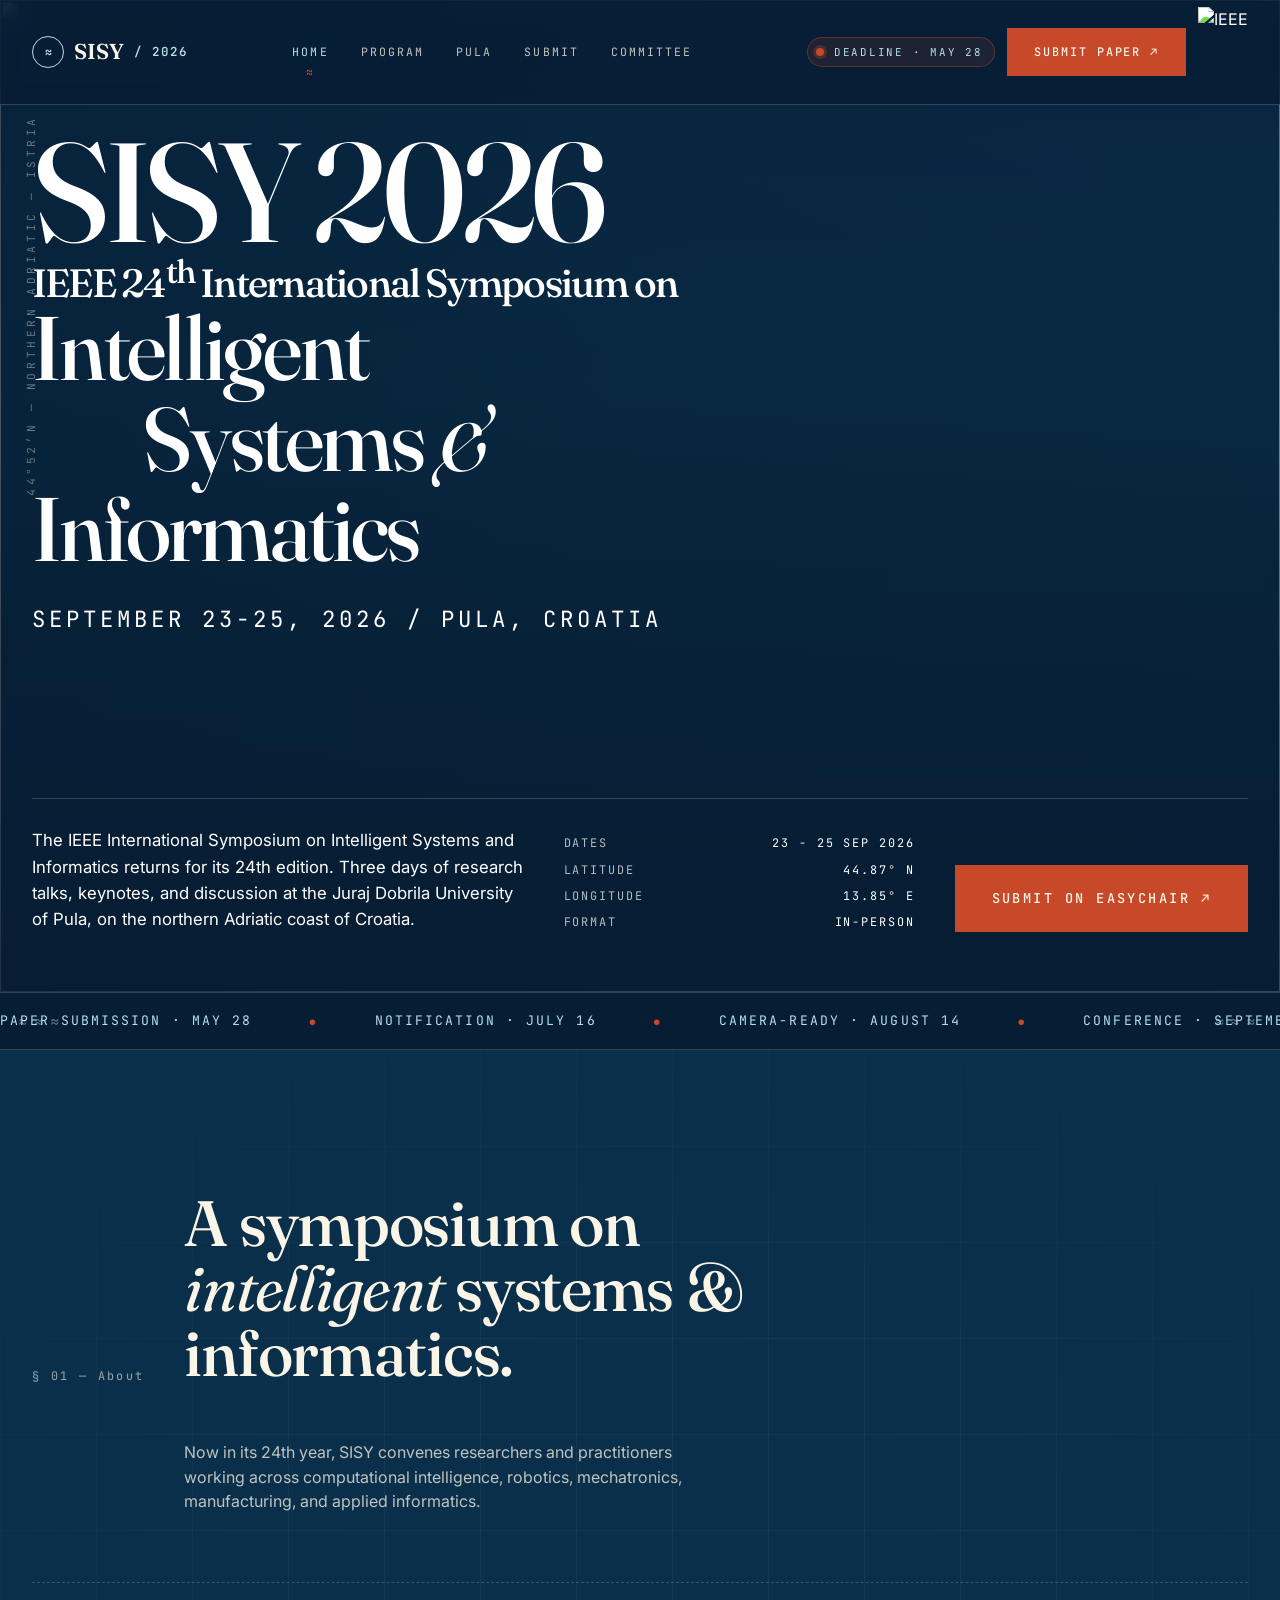
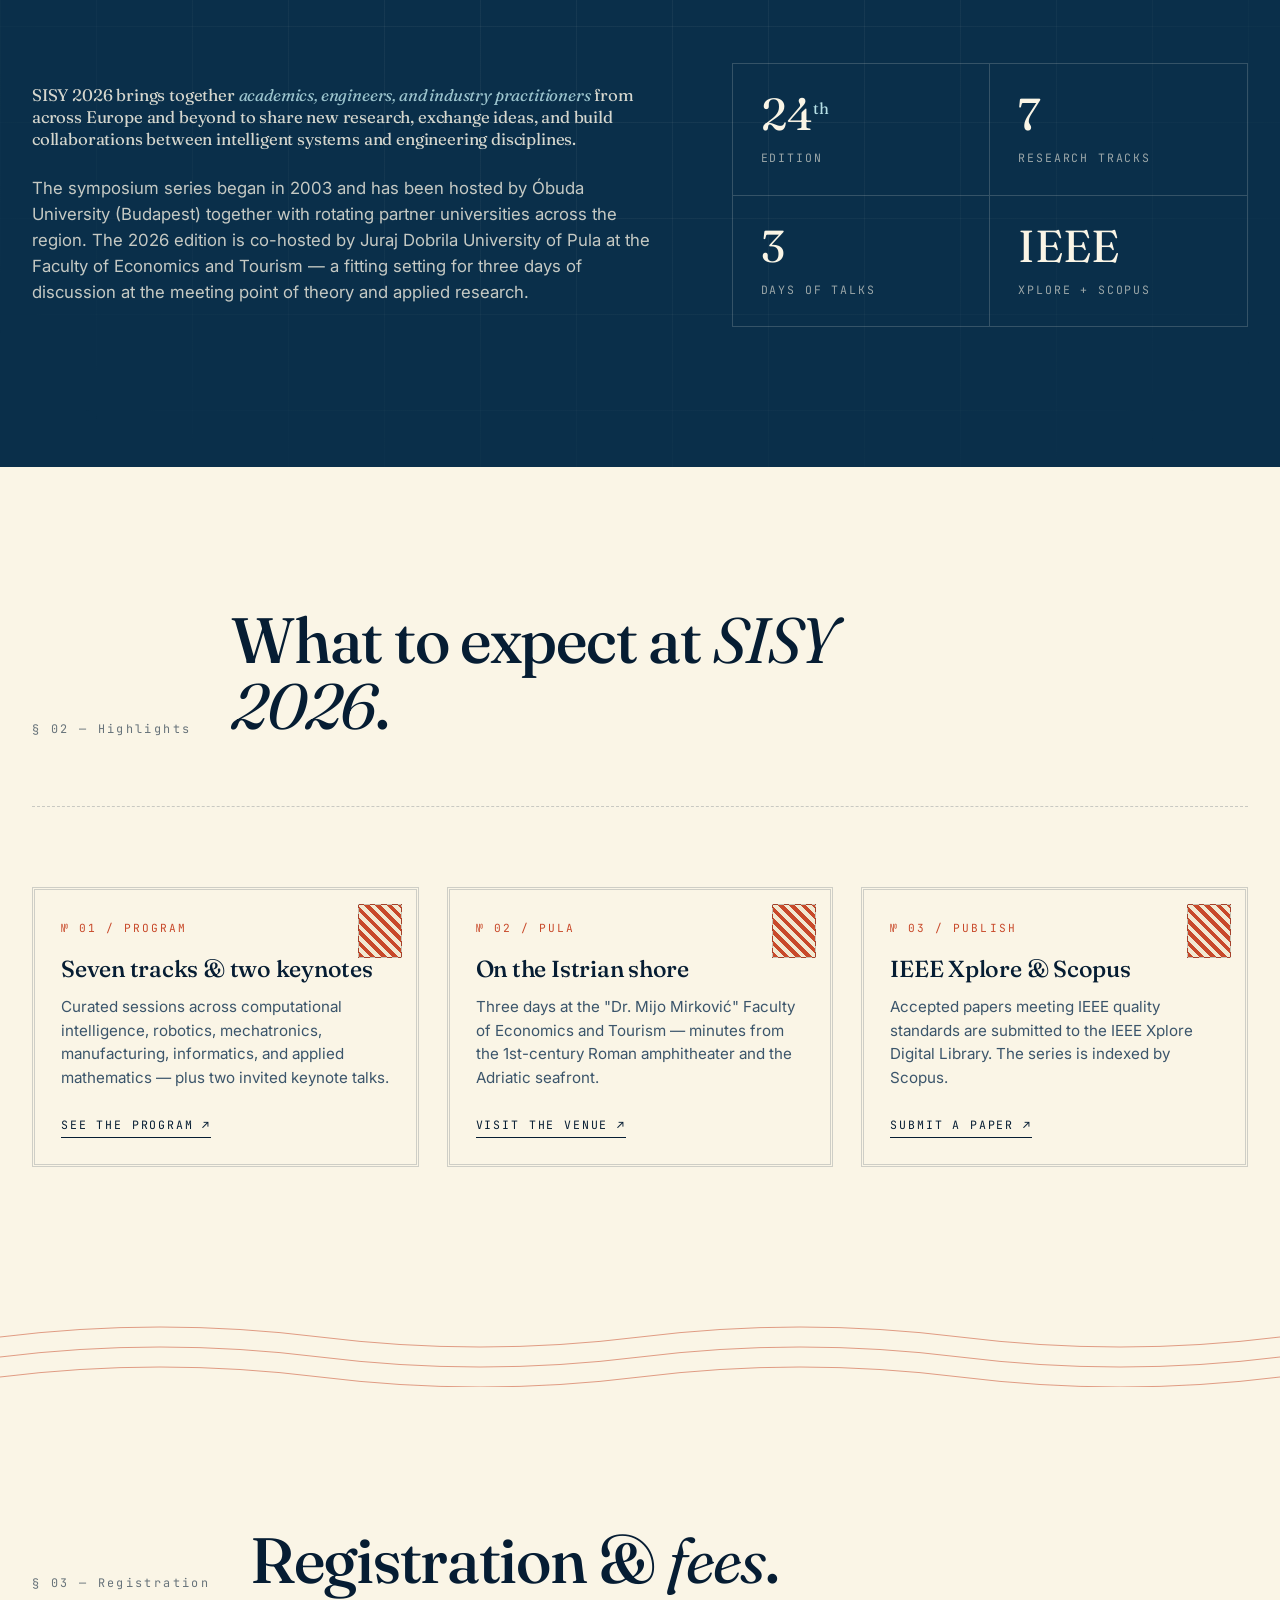
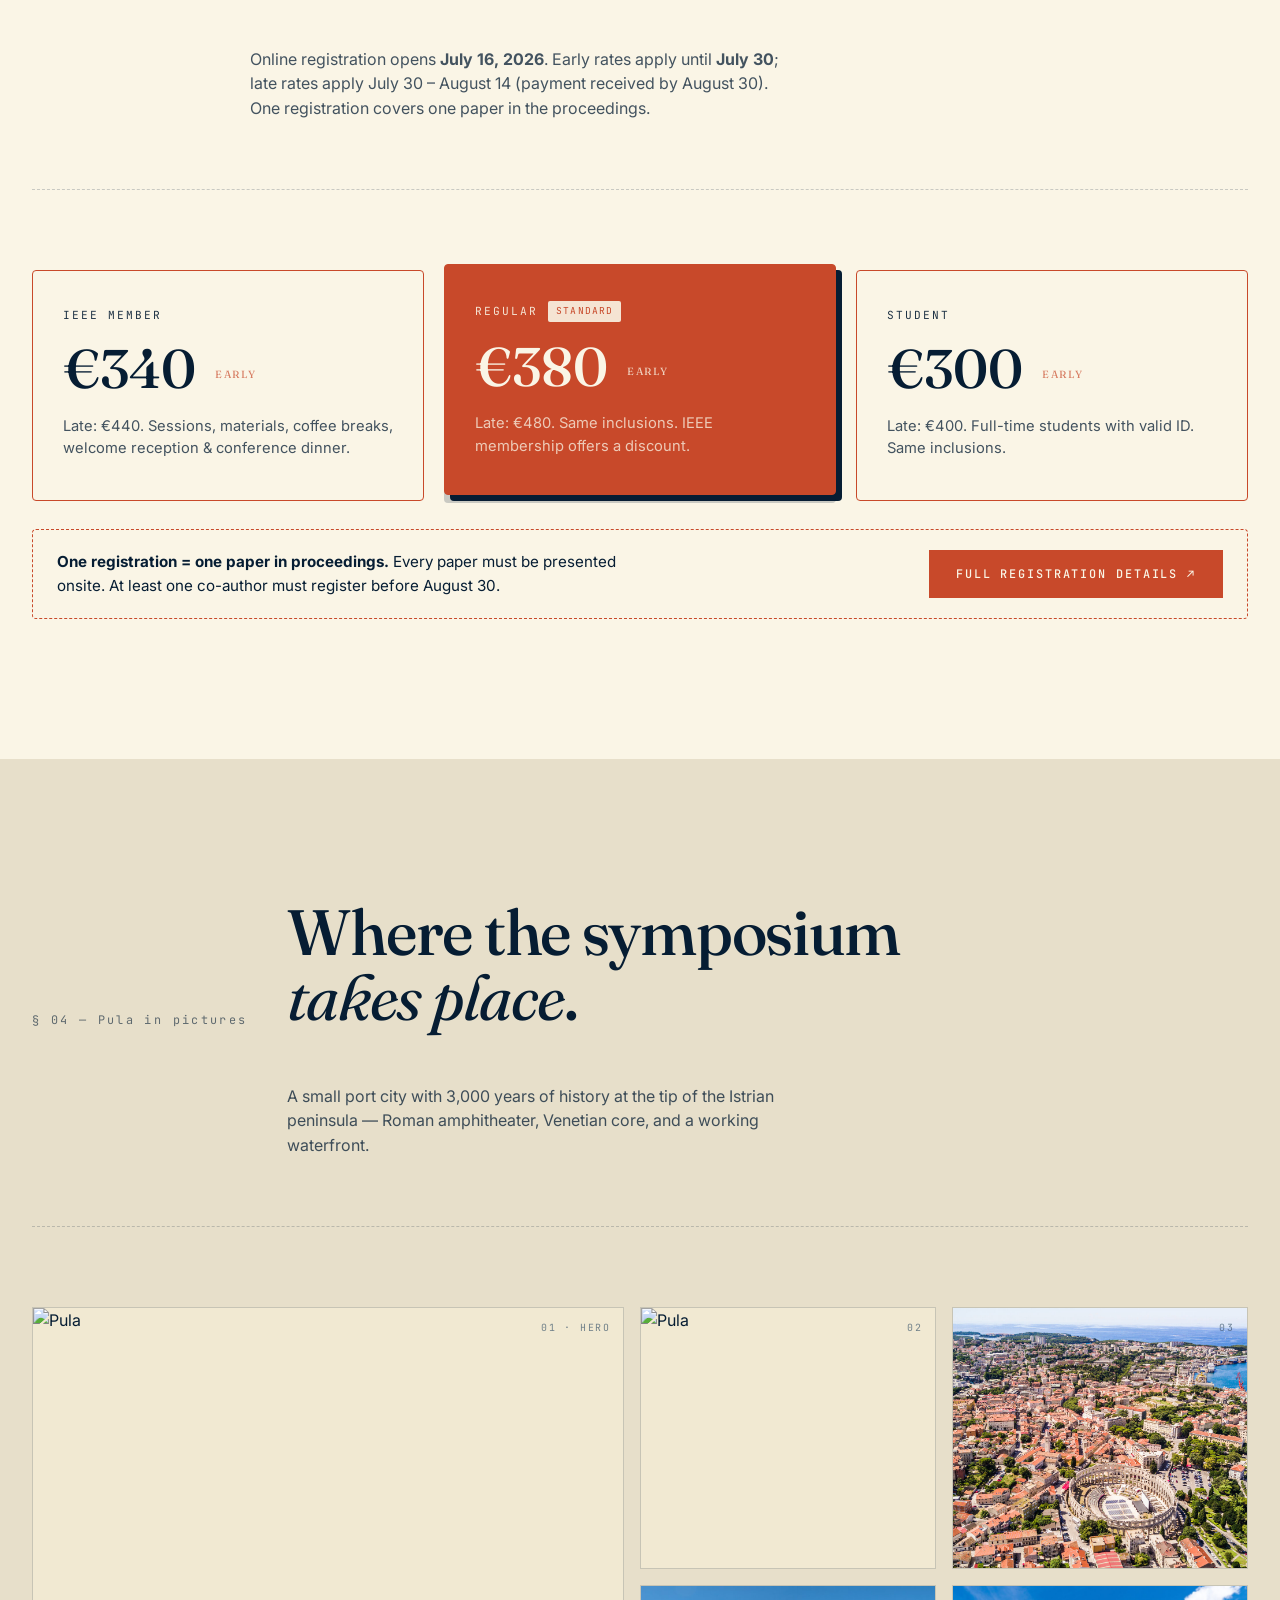
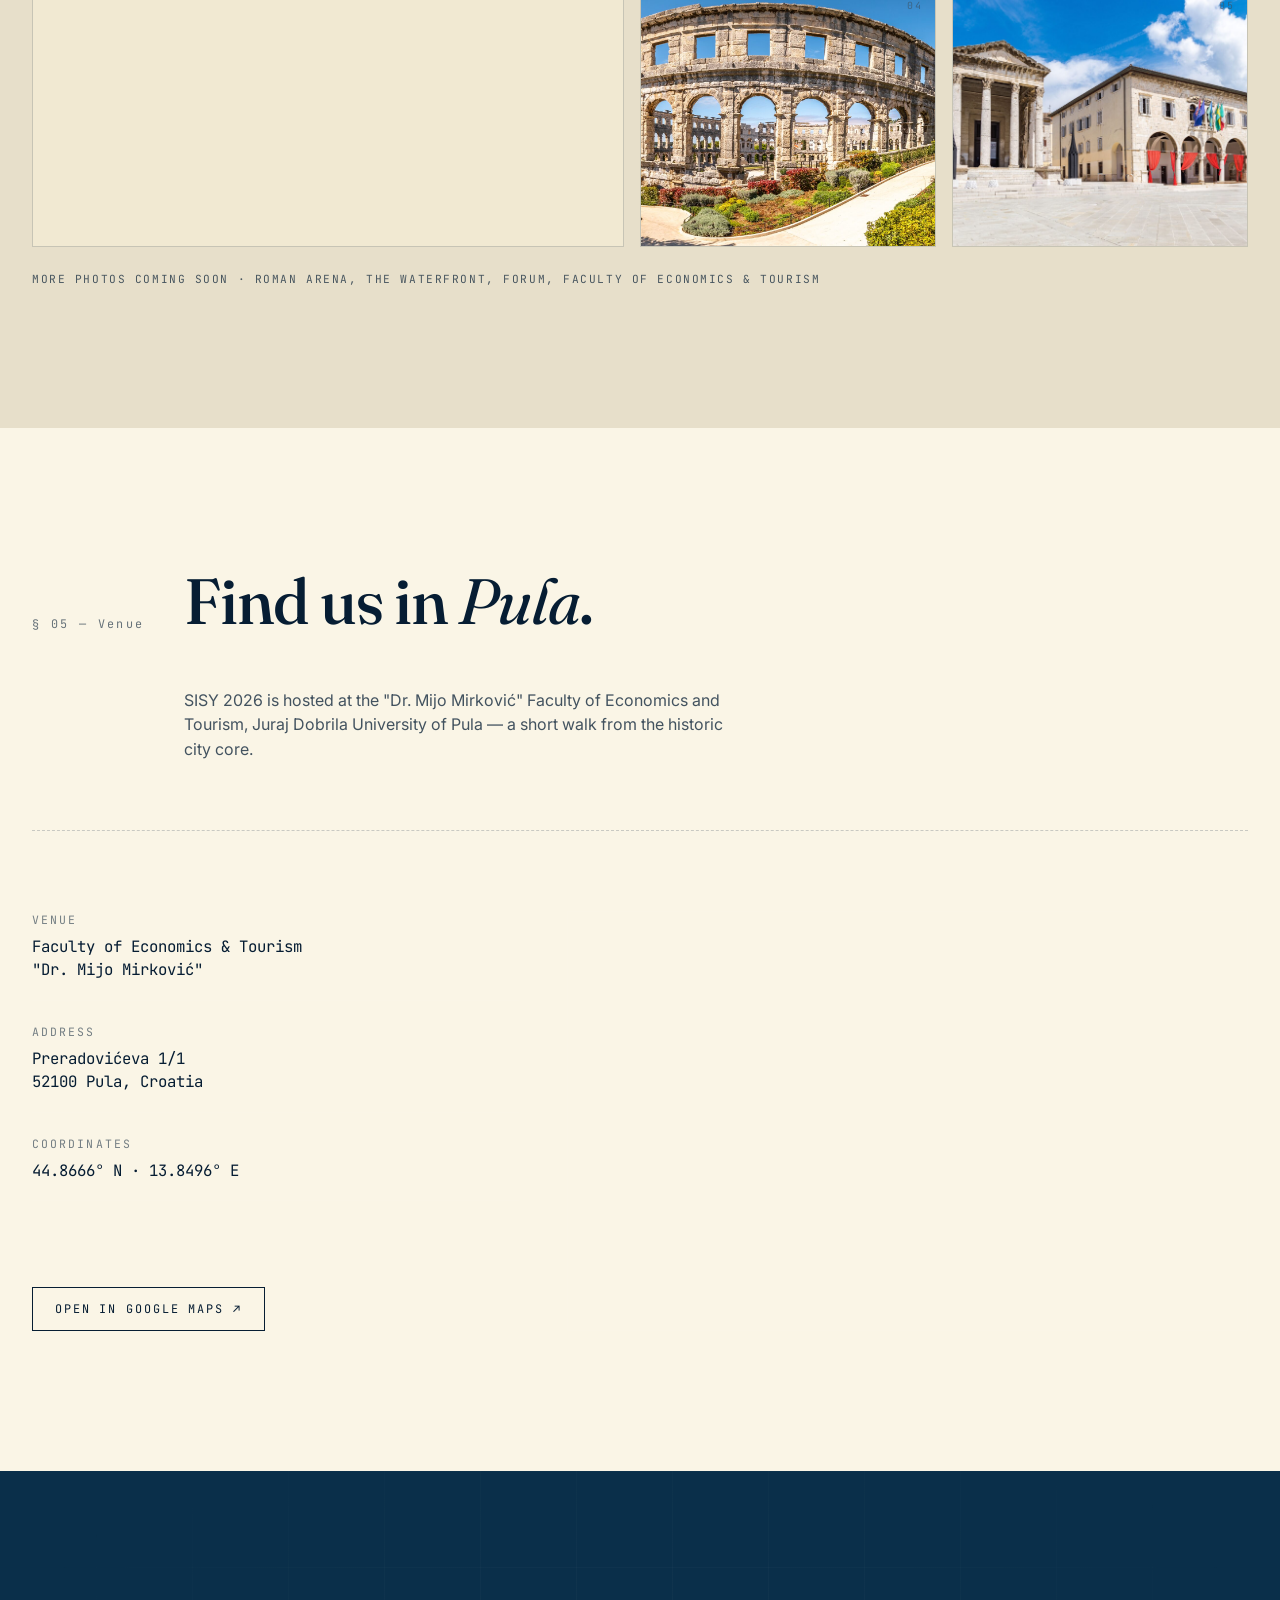
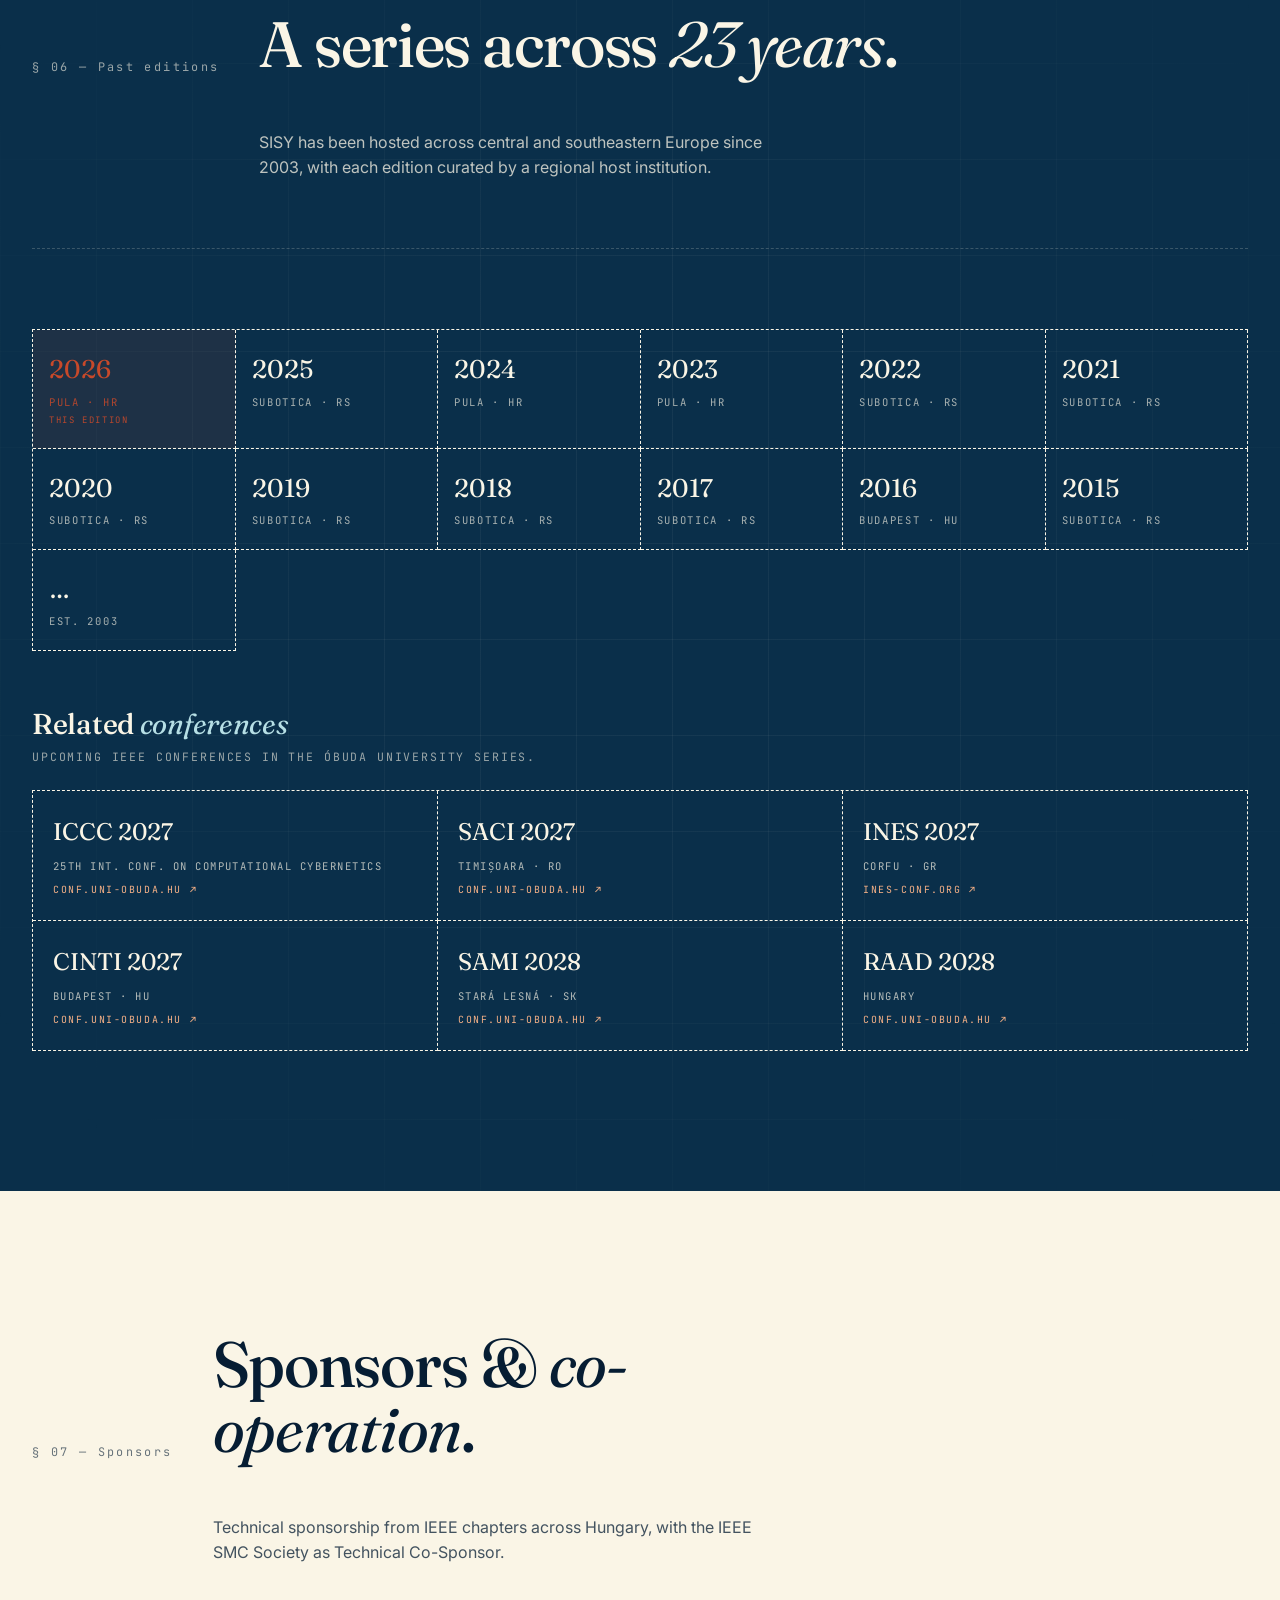
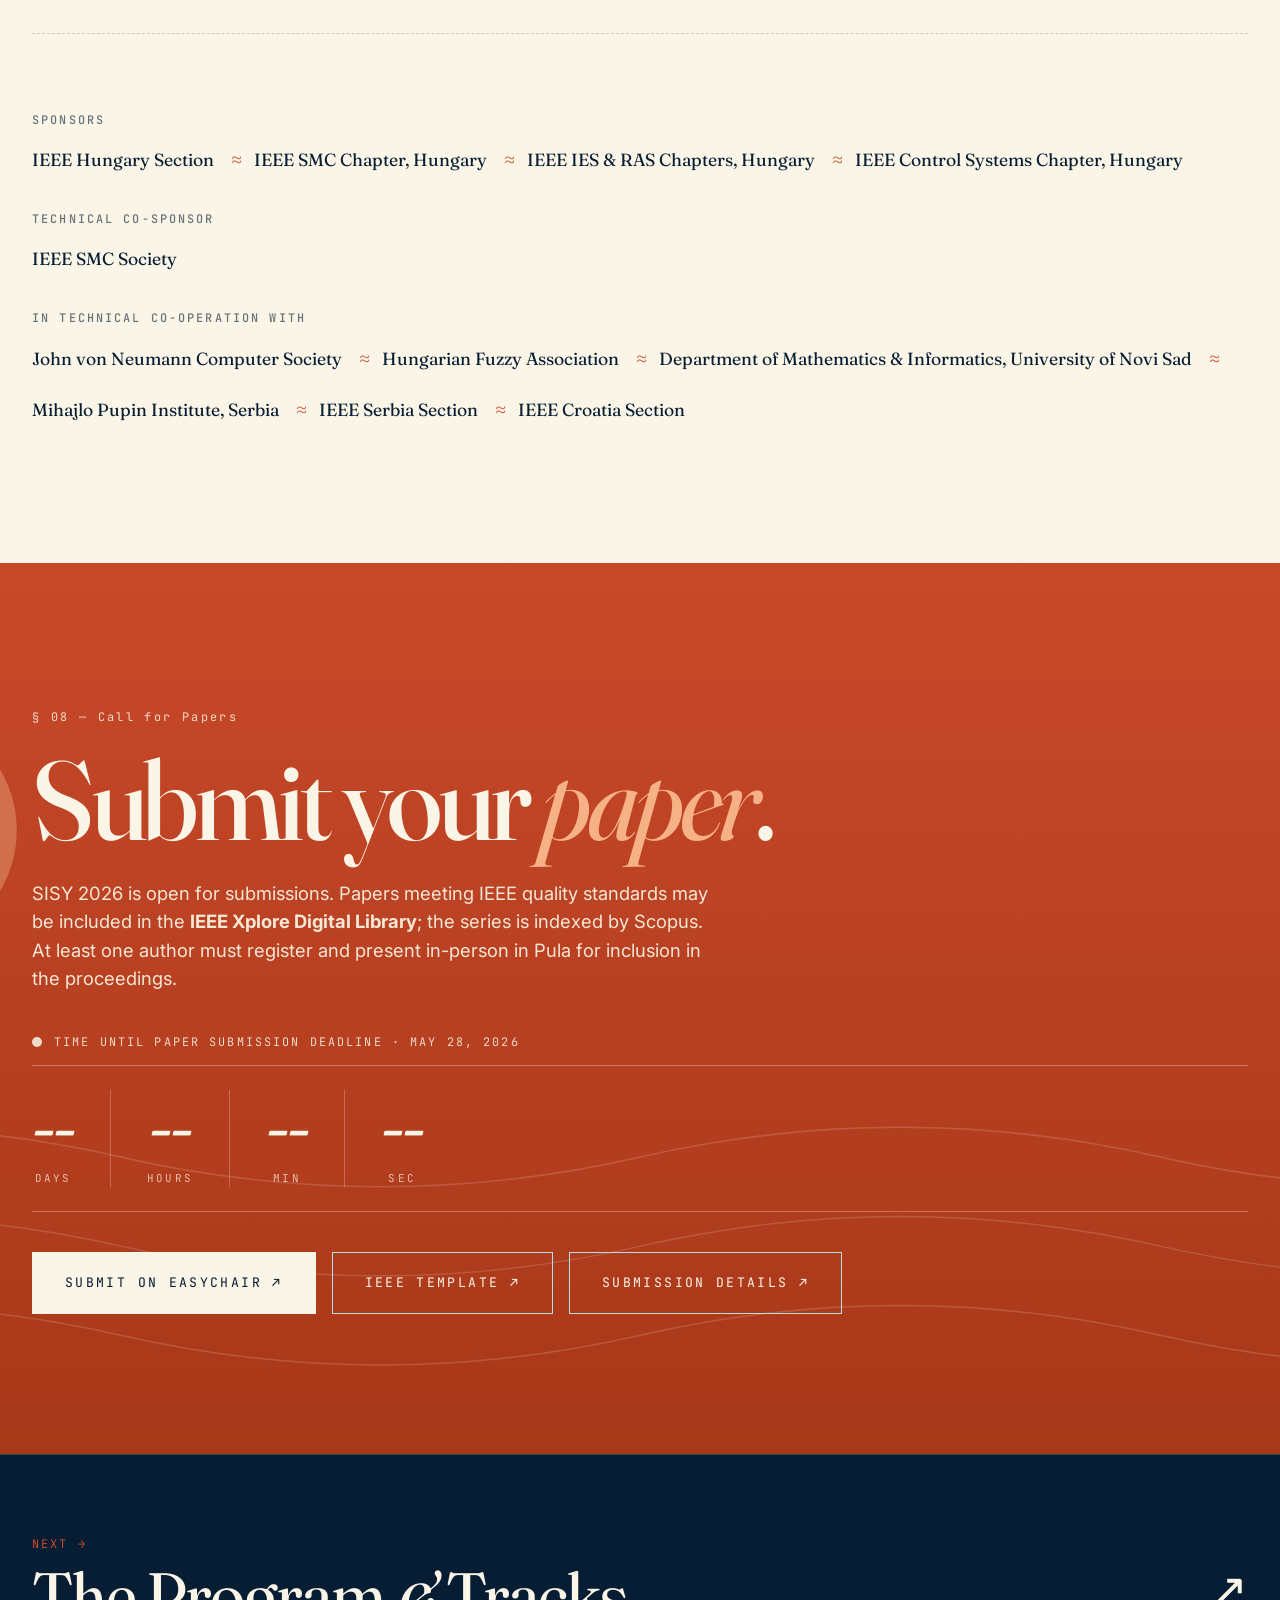
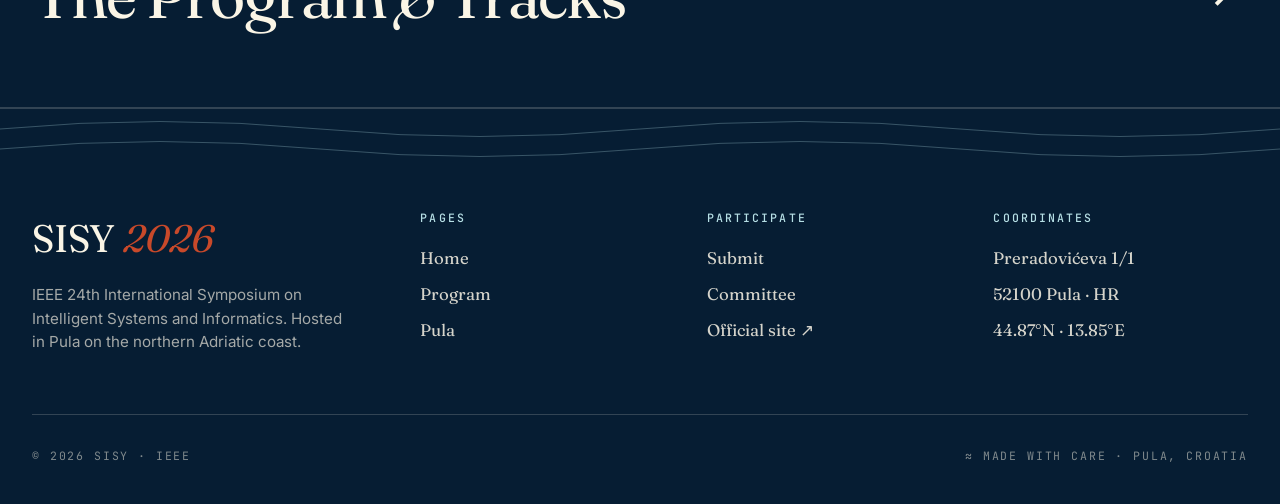
==== commit cf67d500: "fixes to resemble old site" ====
--- a/index.html
+++ b/index.html
@@ -4,15 +4,15 @@
 <meta charset="UTF-8" />
 <meta name="viewport" content="width=device-width, initial-scale=1.0" />
 <title>SISY 2026 — IEEE 24th International Symposium on Intelligent Systems and Informatics</title>
-<meta name="description" content="IEEE 24th International Symposium on Intelligent Systems and Informatics — September 23–25, 2026, Pula, Croatia." />
+<meta name="description" content="IEEE 24th International Symposium on Intelligent Systems and Informatics — September 23-25, 2026, Pula, Croatia." />
 <link rel="icon" type="image/svg+xml" href="favicon.svg" />
 <meta property="og:type" content="website" />
 <meta property="og:title" content="SISY 2026 — IEEE Symposium · Pula, Croatia" />
-<meta property="og:description" content="IEEE 24th International Symposium on Intelligent Systems and Informatics. September 23–25, 2026, Pula, on the northern Adriatic." />
+<meta property="og:description" content="IEEE 24th International Symposium on Intelligent Systems and Informatics. September 23-25, 2026, Pula, on the northern Adriatic." />
 <meta property="og:image" content="og-image.svg" />
 <meta name="twitter:card" content="summary_large_image" />
 <meta name="twitter:title" content="SISY 2026 — IEEE Symposium · Pula, Croatia" />
-<meta name="twitter:description" content="September 23–25, 2026 · Pula, Croatia. IEEE Xplore + Scopus indexed." />
+<meta name="twitter:description" content="September 23-25, 2026 · Pula, Croatia. IEEE Xplore + Scopus indexed." />
 <meta name="twitter:image" content="og-image.svg" />
 <link rel="preconnect" href="https://fonts.googleapis.com" />
 <link rel="preconnect" href="https://fonts.gstatic.com" crossorigin />
@@ -27,7 +27,7 @@
       <span class="sigil">≈</span>
       SISY <span class="year">/ 2026</span>
     </a>
-    <nav class="nav-links">
+    <nav class="nav-links" id="primary-nav">
       <a href="./" class="active">Home</a>
       <a href="program/">Program</a>
       <a href="venue/">Pula</a>
@@ -37,7 +37,12 @@
     <div style="display:flex; gap:12px; align-items:center;">
       <span class="deadline-badge"><span class="dot"></span>Deadline · May 28</span>
       <a href="https://www.easychair.org/conferences/?conf=sisy2026" target="_blank" rel="noopener" class="btn cta">Submit Paper ↗</a>
-      <button class="menu-toggle" id="menuToggle">Menu</button>
+      <a href="https://www.ieee.org" target="_blank" rel="noopener" class="ieee-mark" aria-label="IEEE">
+        <img src="assets/ieee.svg" alt="IEEE" />
+      </a>
+      <button class="menu-toggle" id="menuToggle" aria-label="Menu" aria-expanded="false" aria-controls="primary-nav">
+        <span class="bars" aria-hidden="true"></span>
+      </button>
     </div>
   </div>
 </header>
@@ -47,110 +52,48 @@
   <!-- HERO -->
   <section class="hero">
     <div class="hero-seascape" aria-hidden="true">
-      <svg viewBox="0 0 1600 900" preserveAspectRatio="xMidYMid slice" xmlns="http://www.w3.org/2000/svg">
-        <defs>
-          <linearGradient id="sky" x1="0" y1="0" x2="0" y2="1">
-            <stop offset="0%" stop-color="#0d3253"/>
-            <stop offset="55%" stop-color="#1a5a87"/>
-            <stop offset="100%" stop-color="#2e88b3"/>
-          </linearGradient>
-          <linearGradient id="sea" x1="0" y1="0" x2="0" y2="1">
-            <stop offset="0%" stop-color="#0d3a5c"/>
-            <stop offset="100%" stop-color="#061d33"/>
-          </linearGradient>
-          <radialGradient id="sun" cx="50%" cy="50%" r="50%">
-            <stop offset="0%" stop-color="#fff2d1" stop-opacity="1"/>
-            <stop offset="55%" stop-color="#f6b187" stop-opacity="0.6"/>
-            <stop offset="100%" stop-color="#c8492a" stop-opacity="0"/>
-          </radialGradient>
-        </defs>
-        <rect width="1600" height="540" fill="url(#sky)"/>
-        <ellipse cx="300" cy="240" rx="220" ry="14" fill="#faf5e6" fill-opacity="0.06"/>
-        <ellipse cx="1100" cy="180" rx="180" ry="10" fill="#faf5e6" fill-opacity="0.05"/>
-        <circle cx="1180" cy="430" r="180" fill="url(#sun)"/>
-        <circle cx="1180" cy="430" r="70" fill="#fff2d1" fill-opacity="0.9"/>
-        <line x1="0" y1="540" x2="1600" y2="540" stroke="#b6dfe5" stroke-opacity="0.5" stroke-width="1"/>
-        <g fill="#061d33" fill-opacity="0.65">
-          <path d="M-20,540 L60,532 L160,538 L260,528 L420,536 L520,530 L640,540 L720,535 L820,540 L900,536 L1000,540 L1080,538 L1180,540 L1280,536 L1400,540 L1600,536 L1600,545 L-20,545 Z"/>
-          <g transform="translate(620,500)">
-            <path d="M0,40 L0,18 Q0,2 22,2 L130,2 Q152,2 152,18 L152,40 Z"/>
-            <rect x="10" y="22" width="6" height="14" fill="#faf5e6" fill-opacity="0.25"/>
-            <rect x="26" y="22" width="6" height="14" fill="#faf5e6" fill-opacity="0.25"/>
-            <rect x="42" y="22" width="6" height="14" fill="#faf5e6" fill-opacity="0.25"/>
-            <rect x="58" y="22" width="6" height="14" fill="#faf5e6" fill-opacity="0.25"/>
-            <rect x="74" y="22" width="6" height="14" fill="#faf5e6" fill-opacity="0.25"/>
-            <rect x="90" y="22" width="6" height="14" fill="#faf5e6" fill-opacity="0.25"/>
-            <rect x="106" y="22" width="6" height="14" fill="#faf5e6" fill-opacity="0.25"/>
-            <rect x="122" y="22" width="6" height="14" fill="#faf5e6" fill-opacity="0.25"/>
-            <rect x="138" y="22" width="6" height="14" fill="#faf5e6" fill-opacity="0.25"/>
-          </g>
-          <rect x="350" y="514" width="40" height="26"/>
-          <rect x="395" y="510" width="28" height="30"/>
-          <rect x="430" y="518" width="34" height="22"/>
-          <rect x="790" y="516" width="36" height="24"/>
-          <rect x="830" y="510" width="22" height="30"/>
-          <rect x="860" y="516" width="40" height="24"/>
-          <rect x="1300" y="518" width="34" height="22"/>
-          <rect x="1340" y="510" width="28" height="30"/>
-        </g>
-        <rect y="540" width="1600" height="360" fill="url(#sea)"/>
-        <g opacity="0.6">
-          <ellipse cx="1180" cy="560" rx="120" ry="3" fill="#fff2d1" fill-opacity="0.5"/>
-          <ellipse cx="1180" cy="580" rx="90"  ry="2.5" fill="#f6b187" fill-opacity="0.45"/>
-          <ellipse cx="1180" cy="605" rx="70"  ry="2"   fill="#f6b187" fill-opacity="0.4"/>
-          <ellipse cx="1180" cy="635" rx="55"  ry="2"   fill="#f6b187" fill-opacity="0.35"/>
-          <ellipse cx="1180" cy="670" rx="40"  ry="1.5" fill="#f6b187" fill-opacity="0.3"/>
-        </g>
-        <g fill="none" stroke="#b6dfe5" stroke-width="1.1">
-          <path d="M0,600 Q200,580 400,600 T800,600 T1200,600 T1600,600" stroke-opacity="0.25"/>
-          <path d="M0,650 Q200,628 400,650 T800,650 T1200,650 T1600,650" stroke-opacity="0.28"/>
-          <path d="M0,710 Q200,685 400,710 T800,710 T1200,710 T1600,710" stroke-opacity="0.32"/>
-          <path d="M0,780 Q200,750 400,780 T800,780 T1200,780 T1600,780" stroke-opacity="0.38"/>
-          <path d="M0,850 Q200,815 400,850 T800,850 T1200,850 T1600,850" stroke-opacity="0.45"/>
-        </g>
-      </svg>
+      <img src="assets/pula.png" alt="" class="hero-bg" />
+      <div class="hero-bg-overlay"></div>
     </div>
 
     <div class="lat-marker">44°52′N — Northern Adriatic — Istria</div>
 
-    <div class="compass" aria-hidden="true">
-      <svg viewBox="0 0 130 130" xmlns="http://www.w3.org/2000/svg">
-        <circle cx="65" cy="65" r="62" fill="rgba(6,29,51,0.55)" stroke="#b6dfe5" stroke-opacity="0.5"/>
-        <circle cx="65" cy="65" r="50" fill="none" stroke="#b6dfe5" stroke-opacity="0.18"/>
-        <g stroke="#b6dfe5" stroke-opacity="0.4">
-          <line x1="65" y1="6"  x2="65" y2="14"/>
-          <line x1="65" y1="116" x2="65" y2="124"/>
-          <line x1="6"  y1="65" x2="14" y2="65"/>
-          <line x1="116" y1="65" x2="124" y2="65"/>
-        </g>
-        <polygon points="65,18 71,65 65,60 59,65" fill="#c8492a"/>
-        <polygon points="65,112 71,65 65,70 59,65" fill="#b6dfe5" fill-opacity="0.6"/>
-        <circle cx="65" cy="65" r="3" fill="#faf5e6"/>
-        <text x="65" y="36" text-anchor="middle" font-family="JetBrains Mono, monospace" font-size="9" fill="#c8492a" font-weight="600">N</text>
-        <text x="65" y="103" text-anchor="middle" font-family="JetBrains Mono, monospace" font-size="9" fill="#b6dfe5">S</text>
-        <text x="22" y="69" text-anchor="middle" font-family="JetBrains Mono, monospace" font-size="9" fill="#b6dfe5">W</text>
-        <text x="108" y="69" text-anchor="middle" font-family="JetBrains Mono, monospace" font-size="9" fill="#b6dfe5">E</text>
-      </svg>
-    </div>
-
     <div class="container hero-inner">
-      <div class="hero-eyebrow">
-        <span class="bar"></span>
-        IEEE · 24<sup>th</sup> Edition · Pula, Croatia
-      </div>
 
       <h1 class="hero-title">
-        <span class="row">Intelligent</span>
-        <span class="row indent">Systems <em>&amp;</em></span>
-        <span class="row">Informatics<span class="num">№ 24 ·  Pula</span></span>
+              <span class="row">SISY 2026</span>
+
+        <span class="row row-small">IEEE 24<sup>th</sup> International Symposium on</span>
+        <span class="row row-medium">Intelligent</span>
+        <span class="row row-medium indent">Systems <em>&amp;</em></span>
+        <span class="row row-medium">Informatics</span>
       </h1>
+
+      <link rel="stylesheet" href="https://use.fontawesome.com/releases/v5.1.1/css/all.css" integrity="sha384-O8whS3fhG2OnA5Kas0Y9l3cfpmYjapjI0E4theH4iuMD+pLhbf6JI0jIMfYcK3yZ" crossorigin="anonymous">
+      
+      <!--
+      <div class="hero-ieee-stamp">
+        <a href="https://www.ieee.org" target="_blank" rel="noopener" class="hero-ieee">
+          <img src="assets/ieee.svg" alt="IEEE" />
+        </a>
+        <div class="hero-ieee-text">
+          <span class="kicker">SISY 2026</span>
+          <span class="kicker">September 23-25</span>
+          <span class="kicker">Pula, Croatia</span> 
+
+        </div>
+      </div> -->
+
+
+
+      <p class="hero-dates">September 23-25, 2026 / Pula, Croatia</p>
 
       <div class="hero-foot">
         <p class="hero-lede">
-          The IEEE International Symposium on Intelligent Systems and Informatics returns for its 24th edition. Three days of research talks, keynotes, and discussion at the Faculty of Economics and Tourism in Pula, on the northern Adriatic coast of Croatia.
+          The IEEE International Symposium on Intelligent Systems and Informatics returns for its 24th edition. Three days of research talks, keynotes, and discussion at the Juraj Dobrila University of Pula, on the northern Adriatic coast of Croatia.
         </p>
         <div class="hero-meta">
-          <div class="row"><span class="k">Dates</span><span class="v">23 – 25 SEP 2026</span></div>
+          <div class="row"><span class="k">Dates</span><span class="v">23 - 25 SEP 2026</span></div>
           <div class="row"><span class="k">Latitude</span><span class="v">44.87° N</span></div>
           <div class="row"><span class="k">Longitude</span><span class="v">13.85° E</span></div>
           <div class="row"><span class="k">Format</span><span class="v">In-person</span></div>
@@ -282,28 +225,55 @@
         <p class="lede">A small port city with 3,000 years of history at the tip of the Istrian peninsula — Roman amphitheater, Venetian core, and a working waterfront.</p>
       </div>
       <div class="gallery">
-        <div class="photo placeholder g1">
+        <div class="photo g1">
+          <img src="images/pula-01.jpg" alt="Pula" loading="lazy" />
           <span class="caption">01 · Hero</span>
-          <span class="label">Pula · Photo 01</span>
-        </div>
-        <div class="photo placeholder g2">
+        </div>
+        <div class="photo g2">
+          <img src="images/pula-02.jpg" alt="Pula" loading="lazy" />
           <span class="caption">02</span>
-          <span class="label">Pula · Photo 02</span>
-        </div>
-        <div class="photo placeholder g3">
+        </div>
+        <div class="photo g3">
+          <img src="images/pula-03.jpg" alt="Pula" loading="lazy" />
           <span class="caption">03</span>
-          <span class="label">Pula · Photo 03</span>
-        </div>
-        <div class="photo placeholder g4">
+        </div>
+        <div class="photo g4">
+          <img src="images/pula-04.jpg" alt="Pula" loading="lazy" />
           <span class="caption">04</span>
-          <span class="label">Pula · Photo 04</span>
-        </div>
-        <div class="photo placeholder g5">
+        </div>
+        <div class="photo g5">
+          <img src="images/pula-05.jpg" alt="Pula" loading="lazy" />
           <span class="caption">05</span>
-          <span class="label">Pula · Photo 05</span>
-        </div>
-      </div>
-      <p class="photo-caption" style="margin-top: 24px;">Photos coming soon · Roman arena, the waterfront, Forum, Faculty of Economics &amp; Tourism</p>
+        </div>
+      </div>
+      <p class="photo-caption" style="margin-top: 24px;">More photos coming soon · Roman arena, the waterfront, Forum, Faculty of Economics &amp; Tourism</p>
+    </div>
+  </section>
+
+  <!-- VENUE / MAP -->
+  <section class="section paper">
+    <div class="container">
+      <div class="section-head">
+        <span class="section-num">§ 05 — Venue</span>
+        <h2>Find us in <em>Pula</em>.</h2>
+        <p class="lede">SISY 2026 is hosted at the "Dr. Mijo Mirković" Faculty of Economics and Tourism, Juraj Dobrila University of Pula — a short walk from the historic city core.</p>
+      </div>
+      <div class="venue-grid">
+        <div class="venue-info">
+          <div class="venue-row"><span class="k">Venue</span><span class="v">Faculty of Economics &amp; Tourism<br/>"Dr. Mijo Mirković"</span></div>
+          <div class="venue-row"><span class="k">Address</span><span class="v">Preradovićeva 1/1<br/>52100 Pula, Croatia</span></div>
+          <div class="venue-row"><span class="k">Coordinates</span><span class="v">44.8666° N · 13.8496° E</span></div>
+          <a class="btn ink" href="https://www.google.com/maps/search/?api=1&amp;query=Preradovi%C4%87eva%201%2F1%2C%2052100%20Pula%2C%20Croatia" target="_blank" rel="noopener">Open in Google Maps ↗</a>
+        </div>
+        <div class="venue-map">
+          <iframe
+            title="Map — Faculty of Economics and Tourism, Pula"
+            src="https://www.google.com/maps?q=Preradovi%C4%87eva%201%2F1%2C%2052100%20Pula%2C%20Croatia&amp;z=16&amp;output=embed"
+            loading="lazy"
+            referrerpolicy="no-referrer-when-downgrade"
+            allowfullscreen></iframe>
+        </div>
+      </div>
     </div>
   </section>
 
@@ -311,11 +281,12 @@
   <section class="section deep">
     <div class="container">
       <div class="section-head">
-        <span class="section-num">§ 05 — Past editions</span>
+        <span class="section-num">§ 06 — Past editions</span>
         <h2>A series across <em>23 years</em>.</h2>
         <p class="lede">SISY has been hosted across central and southeastern Europe since 2003, with each edition curated by a regional host institution.</p>
       </div>
       <div class="past">
+        <div class="yr upcoming"><span class="y">2026</span><span class="c">Pula · HR</span><span class="tag">This edition</span></div>
         <div class="yr"><span class="y">2025</span><span class="c">Subotica · RS</span></div>
         <div class="yr"><span class="y">2024</span><span class="c">Pula · HR</span></div>
         <div class="yr"><span class="y">2023</span><span class="c">Pula · HR</span></div>
@@ -329,6 +300,80 @@
         <div class="yr"><span class="y">2015</span><span class="c">Subotica · RS</span></div>
         <div class="yr"><span class="y">…</span><span class="c">est. 2003</span></div>
       </div>
+
+      <div class="related-head">
+        <h3>Related <em>conferences</em></h3>
+        <p>Upcoming IEEE conferences in the Óbuda University series.</p>
+      </div>
+      <div class="related-confs">
+        <a class="conf" href="https://conf.uni-obuda.hu/iccc2027" target="_blank" rel="noopener">
+          <span class="conf-name">ICCC 2027</span>
+          <span class="conf-loc">25th Int. Conf. on Computational Cybernetics</span>
+          <span class="conf-link">conf.uni-obuda.hu ↗</span>
+        </a>
+        <a class="conf" href="https://conf.uni-obuda.hu/saci2027" target="_blank" rel="noopener">
+          <span class="conf-name">SACI 2027</span>
+          <span class="conf-loc">Timișoara · RO</span>
+          <span class="conf-link">conf.uni-obuda.hu ↗</span>
+        </a>
+        <a class="conf" href="http://www.ines-conf.org/" target="_blank" rel="noopener">
+          <span class="conf-name">INES 2027</span>
+          <span class="conf-loc">Corfu · GR</span>
+          <span class="conf-link">ines-conf.org ↗</span>
+        </a>
+        <a class="conf" href="https://conf.uni-obuda.hu/cinti2027" target="_blank" rel="noopener">
+          <span class="conf-name">CINTI 2027</span>
+          <span class="conf-loc">Budapest · HU</span>
+          <span class="conf-link">conf.uni-obuda.hu ↗</span>
+        </a>
+        <a class="conf" href="https://conf.uni-obuda.hu/sami2028" target="_blank" rel="noopener">
+          <span class="conf-name">SAMI 2028</span>
+          <span class="conf-loc">Stará Lesná · SK</span>
+          <span class="conf-link">conf.uni-obuda.hu ↗</span>
+        </a>
+        <a class="conf" href="https://conf.uni-obuda.hu/raad2028" target="_blank" rel="noopener">
+          <span class="conf-name">RAAD 2028</span>
+          <span class="conf-loc">Hungary</span>
+          <span class="conf-link">conf.uni-obuda.hu ↗</span>
+        </a>
+      </div>
+    </div>
+  </section>
+
+  <!-- SPONSORS -->
+  <section class="section paper">
+    <div class="container">
+      <div class="section-head">
+        <span class="section-num">§ 07 — Sponsors</span>
+        <h2>Sponsors &amp; <em>co-operation</em>.</h2>
+        <p class="lede">Technical sponsorship from IEEE chapters across Hungary, with the IEEE SMC Society as Technical Co-Sponsor.</p>
+      </div>
+      <div class="sponsors" style="color: var(--ink); margin-bottom: 40px;">
+        <h4>Sponsors</h4>
+        <div class="sponsor-row">
+          <span>IEEE Hungary Section</span>
+          <span>IEEE SMC Chapter, Hungary</span>
+          <span>IEEE IES &amp; RAS Chapters, Hungary</span>
+          <span>IEEE Control Systems Chapter, Hungary</span>
+        </div>
+      </div>
+      <div class="sponsors" style="color: var(--ink); margin-bottom: 40px;">
+        <h4>Technical Co-Sponsor</h4>
+        <div class="sponsor-row">
+          <span>IEEE SMC Society</span>
+        </div>
+      </div>
+      <div class="sponsors" style="color: var(--ink);">
+        <h4>In Technical Co-operation with</h4>
+        <div class="sponsor-row">
+          <span>John von Neumann Computer Society</span>
+          <span>Hungarian Fuzzy Association</span>
+          <span>Department of Mathematics &amp; Informatics, University of Novi Sad</span>
+          <span>Mihajlo Pupin Institute, Serbia</span>
+          <span>IEEE Serbia Section</span>
+          <span>IEEE Croatia Section</span>
+        </div>
+      </div>
     </div>
   </section>
 
@@ -337,7 +382,7 @@
     <div class="container">
       <div class="cta-mega">
         <div>
-          <span class="section-num" style="opacity:0.85;">§ 06 — Call for Papers</span>
+          <span class="section-num" style="opacity:0.85;">§ 08 — Call for Papers</span>
           <h1 class="cta-headline">Submit your <em>paper</em>.</h1>
           <p class="cta-lede">SISY 2026 is open for submissions. Papers meeting IEEE quality standards may be included in the <strong>IEEE Xplore Digital Library</strong>; the series is indexed by Scopus. At least one author must register and present in-person in Pula for inclusion in the proceedings.</p>
 
--- a/styles.css
+++ b/styles.css
@@ -91,7 +91,7 @@
   grid-template-columns: auto 1fr auto;
   align-items: center;
   gap: 32px;
-  height: 72px;
+  height: 104px;
 }
 .brand {
   display: inline-flex;
@@ -320,15 +320,32 @@
   display: none;
   background: none; border: 0;
   cursor: pointer;
-  padding: 10px 12px;
-  min-width: 44px;
-  min-height: 44px;
+  padding: 0;
+  width: 44px;
+  height: 44px;
+  align-items: center;
+  justify-content: flex-end;
   color: var(--paper);
-  font-family: 'JetBrains Mono', monospace;
-  font-size: 0.78rem;
-  letter-spacing: 0.14em;
-  text-transform: uppercase;
-}
+  margin-left: 8px;
+  margin-right: 6px;
+}
+.menu-toggle .bars,
+.menu-toggle .bars::before,
+.menu-toggle .bars::after {
+  content: "";
+  display: block;
+  width: 24px;
+  height: 2px;
+  background: currentColor;
+  border-radius: 2px;
+  transition: transform .25s ease, opacity .2s ease;
+}
+.menu-toggle .bars { position: relative; }
+.menu-toggle .bars::before { position: absolute; left: 0; top: -7px; }
+.menu-toggle .bars::after  { position: absolute; left: 0; top: 7px; }
+.topbar.open .menu-toggle .bars { background: transparent; }
+.topbar.open .menu-toggle .bars::before { transform: translateY(7px) rotate(45deg); }
+.topbar.open .menu-toggle .bars::after  { transform: translateY(-7px) rotate(-45deg); }
 
 /* ===== Hero — seascape ===== */
 .hero {
@@ -344,6 +361,105 @@
   z-index: 0;
 }
 .hero-seascape svg { width: 100%; height: 100%; display: block; }
+.hero-bg {
+  width: 100%;
+  height: 100%;
+  object-fit: cover;
+  object-position: center;
+  display: block;
+}
+.hero-bg-overlay {
+  position: absolute;
+  inset: 0;
+  background:
+    linear-gradient(180deg,
+      rgba(6, 29, 51, 0.55) 0%,
+      rgba(6, 29, 51, 0.35) 40%,
+      rgba(6, 29, 51, 0.75) 100%
+    ),
+    linear-gradient(90deg,
+      rgba(6, 29, 51, 0.45) 0%,
+      rgba(6, 29, 51, 0.1) 50%,
+      rgba(6, 29, 51, 0.0) 100%
+    );
+  pointer-events: none;
+}
+
+/* Hero SVG animations */
+#hero-sun-group {
+  transform-box: fill-box;
+  transform-origin: center;
+  will-change: transform, opacity;
+  animation: sunRise 1.8s cubic-bezier(0.16, 0.84, 0.32, 1) both;
+}
+#hero-reflections {
+  animation: reflRise 1.6s cubic-bezier(0.16, 0.84, 0.32, 1) 0.5s both;
+}
+#hero-waves {
+  animation: waveRise 1.4s cubic-bezier(0.16, 0.84, 0.32, 1) 0.7s both;
+}
+@keyframes sunRise {
+  0%   { transform: translate(40px, 320px) scale(0.45); opacity: 0; }
+  60%  { opacity: 1; }
+  100% { transform: translate(0, 0) scale(1); opacity: 1; }
+}
+@keyframes reflRise {
+  0%   { transform: translateY(60px); opacity: 0; }
+  100% { transform: translateY(0);    opacity: 0.6; }
+}
+@keyframes waveRise {
+  0%   { transform: translateY(30px); opacity: 0; }
+  100% { transform: translateY(0);    opacity: 1; }
+}
+.hero-rising-done #hero-sun-group { animation: none; }
+.hero-rising-done #hero-reflections { animation: none; }
+.hero-rising-done #hero-waves { animation: none; }
+#hero-sun-glow {
+  transform-box: fill-box;
+  transform-origin: center;
+  animation: sunBreathe 7s ease-in-out infinite;
+}
+#hero-sun-core {
+  transform-box: fill-box;
+  transform-origin: center;
+  animation: sunCorePulse 5s ease-in-out infinite;
+}
+@keyframes sunBreathe {
+  0%, 100% { transform: scale(1); opacity: 1; }
+  50%      { transform: scale(1.08); opacity: 0.92; }
+}
+@keyframes sunCorePulse {
+  0%, 100% { transform: scale(1); fill-opacity: 0.9; }
+  50%      { transform: scale(1.04); fill-opacity: 1; }
+}
+
+.hero-refl {
+  transform-box: fill-box;
+  transform-origin: center;
+  animation: reflShimmer 4.2s ease-in-out infinite;
+}
+.hero-refl.r1 { animation-duration: 4.2s; animation-delay: 0s; }
+.hero-refl.r2 { animation-duration: 5.0s; animation-delay: 0.3s; }
+.hero-refl.r3 { animation-duration: 4.6s; animation-delay: 0.8s; }
+.hero-refl.r4 { animation-duration: 5.4s; animation-delay: 0.5s; }
+.hero-refl.r5 { animation-duration: 4.8s; animation-delay: 1.1s; }
+@keyframes reflShimmer {
+  0%, 100% { transform: scaleX(1);    opacity: 1; }
+  50%      { transform: scaleX(0.78); opacity: 0.65; }
+}
+
+.hero-wave {
+  animation: waveDrift 9s ease-in-out infinite;
+}
+.hero-wave.w1 { animation-duration: 9s;  animation-delay: 0s; }
+.hero-wave.w2 { animation-duration: 11s; animation-delay: 0.6s; }
+.hero-wave.w3 { animation-duration: 8s;  animation-delay: 1.2s; }
+.hero-wave.w4 { animation-duration: 10s; animation-delay: 0.4s; }
+.hero-wave.w5 { animation-duration: 12s; animation-delay: 1.8s; }
+@keyframes waveDrift {
+  0%, 100% { transform: translateX(0)    translateY(0); }
+  50%      { transform: translateX(-30px) translateY(-3px); }
+}
 
 .hero-inner {
   position: relative;
@@ -363,6 +479,15 @@
 }
 .hero-eyebrow .bar { width: 56px; height: 1px; background: var(--foam); }
 
+.hero-eyebrow-sisy {
+  display: block;
+  font-family: 'JetBrains Mono', monospace;
+  font-size: clamp(0.9rem, 1.6vw, 1.3rem);
+  letter-spacing: 0.32em;
+  text-transform: uppercase;
+  color: #fff;
+  margin-bottom: 18px;
+}
 .hero-title {
   font-family: 'Fraunces', serif;
   font-weight: 500;
@@ -370,18 +495,37 @@
   line-height: 0.88;
   letter-spacing: -0.045em;
   word-break: break-word;
+  color: #fff;
 }
 .hero-title .row { display: block; }
-.hero-title .row.indent { padding-left: clamp(60px, 12vw, 220px); }
-.hero-title em { color: var(--foam); font-weight: 400; }
+.hero-title .row.row-medium {
+  font-size: 0.64em;
+  line-height: 1;
+  letter-spacing: -0.03em;
+}
+.hero-title .row.row-small {
+  font-size: 0.28em;
+  line-height: 1.05;
+  letter-spacing: -0.045em;
+}
+.hero-title .row.indent { padding-left: clamp(60px, 12vw, 110px); }
+.hero-title em { color: #fff; font-weight: 400; }
 .hero-title .num {
   display: inline-block;
   font-family: 'JetBrains Mono', monospace;
   font-size: 0.16em;
   vertical-align: super;
-  color: rgba(250,245,230,0.55);
+  color: rgba(255,255,255,0.7);
   margin-left: 12px;
   letter-spacing: 0.05em;
+}
+.hero-dates {
+  font-family: 'JetBrains Mono', monospace;
+  font-size: clamp(1rem, 1.8vw, 1.4rem);
+  letter-spacing: 0.18em;
+  text-transform: uppercase;
+  color: #fff;
+  margin-top: 28px;
 }
 
 .hero-foot {
@@ -395,7 +539,7 @@
 }
 .hero-lede {
   max-width: 540px;
-  color: rgba(250,245,230,0.78);
+  color: #fff;
   font-size: 1.05rem;
 }
 .hero-meta { display: grid; gap: 8px; }
@@ -408,20 +552,69 @@
   letter-spacing: 0.16em;
   text-transform: uppercase;
 }
-.hero-meta .row .k { color: rgba(250,245,230,0.55); }
-.hero-meta .row .v { color: var(--foam); }
-
-/* Compass top-right */
-.compass {
-  position: absolute;
-  top: 110px;
-  right: 32px;
-  width: 130px;
-  height: 130px;
-  z-index: 3;
-}
-.compass svg { width: 100%; height: 100%; }
-@media (max-width: 880px) { .compass { display: none; } }
+.hero-meta .row .k { color: rgba(255,255,255,0.7); }
+.hero-meta .row .v { color: #fff; }
+
+/* IEEE logo (navbar) */
+.ieee-mark {
+  display: inline-flex;
+  align-items: center;
+  justify-content: center;
+  transition: transform .2s, filter .2s;
+}
+.ieee-mark img { height: 90px; width: auto; display: block; filter: brightness(1.25); }
+.ieee-mark:hover {
+  transform: translateY(-1px);
+}
+.ieee-mark:hover img { filter: brightness(1.5); }
+@media (max-width: 720px) { .ieee-mark img { height: 48px; } }
+
+/* IEEE stamp in the hero */
+.hero-ieee-stamp {
+  display: flex;
+  align-items: center;
+  gap: 22px;
+  margin: 0 0 40px 0;
+  padding: 12px 22px 12px 16px;
+  background: rgba(6, 29, 51, 0.45);
+  border: 1px solid var(--rule);
+  border-radius: 2px;
+  backdrop-filter: blur(6px);
+  width: fit-content;
+}
+.hero-ieee {
+  display: inline-flex;
+  align-items: center;
+  justify-content: center;
+  flex-shrink: 0;
+}
+.hero-ieee img { height: 72px; width: auto; display: block; filter: brightness(1.25); }
+.hero-ieee-text {
+  display: flex;
+  flex-direction: column;
+  gap: 6px;
+  line-height: 1;
+}
+.hero-ieee-text .kicker {
+  font-family: 'JetBrains Mono', monospace;
+  font-size: 1rem;
+  letter-spacing: 0.24em;
+  text-transform: uppercase;
+  color: #fff;
+}
+.hero-ieee-text .edition {
+  font-family: 'JetBrains Mono', monospace;
+  font-size: 1.18rem;
+  letter-spacing: 0.18em;
+  text-transform: uppercase;
+  color: #fff;
+}
+@media (max-width: 720px) {
+  .hero-ieee-stamp { gap: 14px; margin: 0 0 28px 0; padding: 8px 14px 8px 10px; width: 100%; }
+  .hero-ieee img { height: 32px; }
+  .hero-ieee-text .kicker { font-size: 0.7rem; }
+  .hero-ieee-text .edition { font-size: 0.82rem; letter-spacing: 0.14em; }
+}
 
 /* Latitude marker on left side */
 .lat-marker {
@@ -1148,6 +1341,56 @@
   gap: 16px;
 }
 
+/* ===== Venue + map ===== */
+.venue-grid {
+  display: grid;
+  grid-template-columns: 1fr 1.4fr;
+  gap: 48px;
+  align-items: stretch;
+}
+.venue-info {
+  display: flex;
+  flex-direction: column;
+  gap: 22px;
+}
+.venue-row {
+  display: flex;
+  flex-direction: column;
+  gap: 6px;
+  font-family: 'JetBrains Mono', monospace;
+  padding-bottom: 18px;
+  border-bottom: 1px solid var(--rule);
+}
+.venue-row .k {
+  font-size: 0.72rem;
+  letter-spacing: 0.18em;
+  text-transform: uppercase;
+  opacity: 0.55;
+}
+.venue-row .v {
+  font-size: 0.98rem;
+  line-height: 1.5;
+}
+.venue-info .btn { margin-top: auto; align-self: flex-start; }
+.venue-map {
+  position: relative;
+  min-height: 420px;
+  border: 1px solid var(--rule);
+  overflow: hidden;
+}
+.venue-map iframe {
+  position: absolute;
+  inset: 0;
+  width: 100%;
+  height: 100%;
+  border: 0;
+  filter: grayscale(0.3) contrast(1.05);
+}
+@media (max-width: 880px) {
+  .venue-grid { grid-template-columns: 1fr; gap: 28px; }
+  .venue-map { min-height: 320px; }
+}
+
 /* ===== Rich text blocks ===== */
 .prose p { font-size: 1.05rem; margin-bottom: 18px; opacity: 0.85; }
 .prose p:last-child { margin-bottom: 0; }
@@ -1614,7 +1857,82 @@
   text-transform: uppercase;
   opacity: 0.65;
 }
+.past .yr.upcoming {
+  background: color-mix(in srgb, var(--rust) 10%, transparent);
+}
+.past .yr.upcoming .y { color: var(--rust); }
+.past .yr.upcoming .c { opacity: 0.85; color: var(--rust); }
+.past .yr .tag {
+  font-family: 'JetBrains Mono', monospace;
+  font-size: 0.56rem;
+  letter-spacing: 0.18em;
+  text-transform: uppercase;
+  opacity: 0.6;
+  margin-top: auto;
+}
+.past .yr.upcoming .tag { opacity: 0.9; color: var(--rust); }
 @media (max-width: 720px) { .past { grid-template-columns: repeat(2, 1fr); } }
+
+.related-head {
+  margin: 56px 0 24px;
+}
+.related-head h3 {
+  font-family: 'Fraunces', serif;
+  font-size: 1.8rem;
+  font-weight: 500;
+}
+.related-head h3 em { color: var(--foam); font-style: italic; }
+.related-head p {
+  font-family: 'JetBrains Mono', monospace;
+  font-size: 0.72rem;
+  letter-spacing: 0.16em;
+  text-transform: uppercase;
+  opacity: 0.6;
+  margin-top: 8px;
+}
+.related-confs {
+  display: grid;
+  grid-template-columns: repeat(3, 1fr);
+  gap: 0;
+  border-top: 1px dashed currentColor;
+  border-left: 1px dashed currentColor;
+}
+.related-confs .conf {
+  display: flex;
+  flex-direction: column;
+  gap: 8px;
+  padding: 22px 20px;
+  border-right: 1px dashed currentColor;
+  border-bottom: 1px dashed currentColor;
+  color: inherit;
+  text-decoration: none;
+  transition: background .2s, transform .2s;
+}
+.related-confs .conf:hover {
+  background: color-mix(in srgb, var(--rust) 16%, transparent);
+}
+.related-confs .conf-name {
+  font-family: 'Fraunces', serif;
+  font-size: 1.5rem;
+}
+.related-confs .conf-loc {
+  font-family: 'JetBrains Mono', monospace;
+  font-size: 0.66rem;
+  letter-spacing: 0.14em;
+  text-transform: uppercase;
+  opacity: 0.7;
+}
+.related-confs .conf-link {
+  font-family: 'JetBrains Mono', monospace;
+  font-size: 0.62rem;
+  letter-spacing: 0.16em;
+  text-transform: uppercase;
+  color: var(--sun);
+  margin-top: auto;
+}
+.related-confs .conf:hover .conf-link { color: var(--foam); }
+@media (max-width: 880px) { .related-confs { grid-template-columns: repeat(2, 1fr); } }
+@media (max-width: 520px) { .related-confs { grid-template-columns: 1fr; } }
 
 /* Responsive gallery */
 @media (max-width: 880px) {
@@ -1694,22 +2012,44 @@
   .tide-chart::before { display: none; }
 }
 @media (max-width: 880px) {
+  .topbar-inner { height: 72px; grid-template-columns: 1fr auto; }
+  .ieee-mark img { height: 40px; }
   .nav-links { display: none; }
-  .menu-toggle { display: block; }
+  .menu-toggle { display: flex; }
   .topbar.open .nav-links {
     display: flex;
-    position: absolute;
+    position: fixed;
     top: 72px; left: 0; right: 0;
+    width: 100%;
     flex-direction: column;
+    align-items: flex-start;
     background: var(--abyss);
-    padding: 24px 32px;
+    padding: 20px 32px 28px;
     border-top: 1px solid var(--rule);
     border-bottom: 1px solid var(--rule);
-    gap: 18px;
+    gap: 6px;
     max-height: calc(100vh - 72px);
     overflow-y: auto;
+    z-index: 60;
   }
-  .topbar.open .nav-links a { font-size: 0.9rem; padding: 12px 0; }
+  .topbar.open .nav-links a {
+    font-size: 0.9rem;
+    padding: 14px 0;
+    width: 100%;
+    border-bottom: 1px dashed var(--rule);
+  }
+  .topbar.open .nav-links a:last-child { border-bottom: 0; }
+  .topbar.open .nav-links a.active { color: var(--rust); }
+  .topbar.open .nav-links a.active::after {
+    content: "";
+    position: static;
+    transform: none;
+  }
+  .topbar.open .nav-links a.active::before {
+    content: "→";
+    margin-right: 12px;
+    color: var(--rust);
+  }
   .section { padding: 90px 0; }
   .section-head { grid-template-columns: 1fr; gap: 16px; margin-bottom: 56px; }
   .section-head .lede { grid-column: 1; }
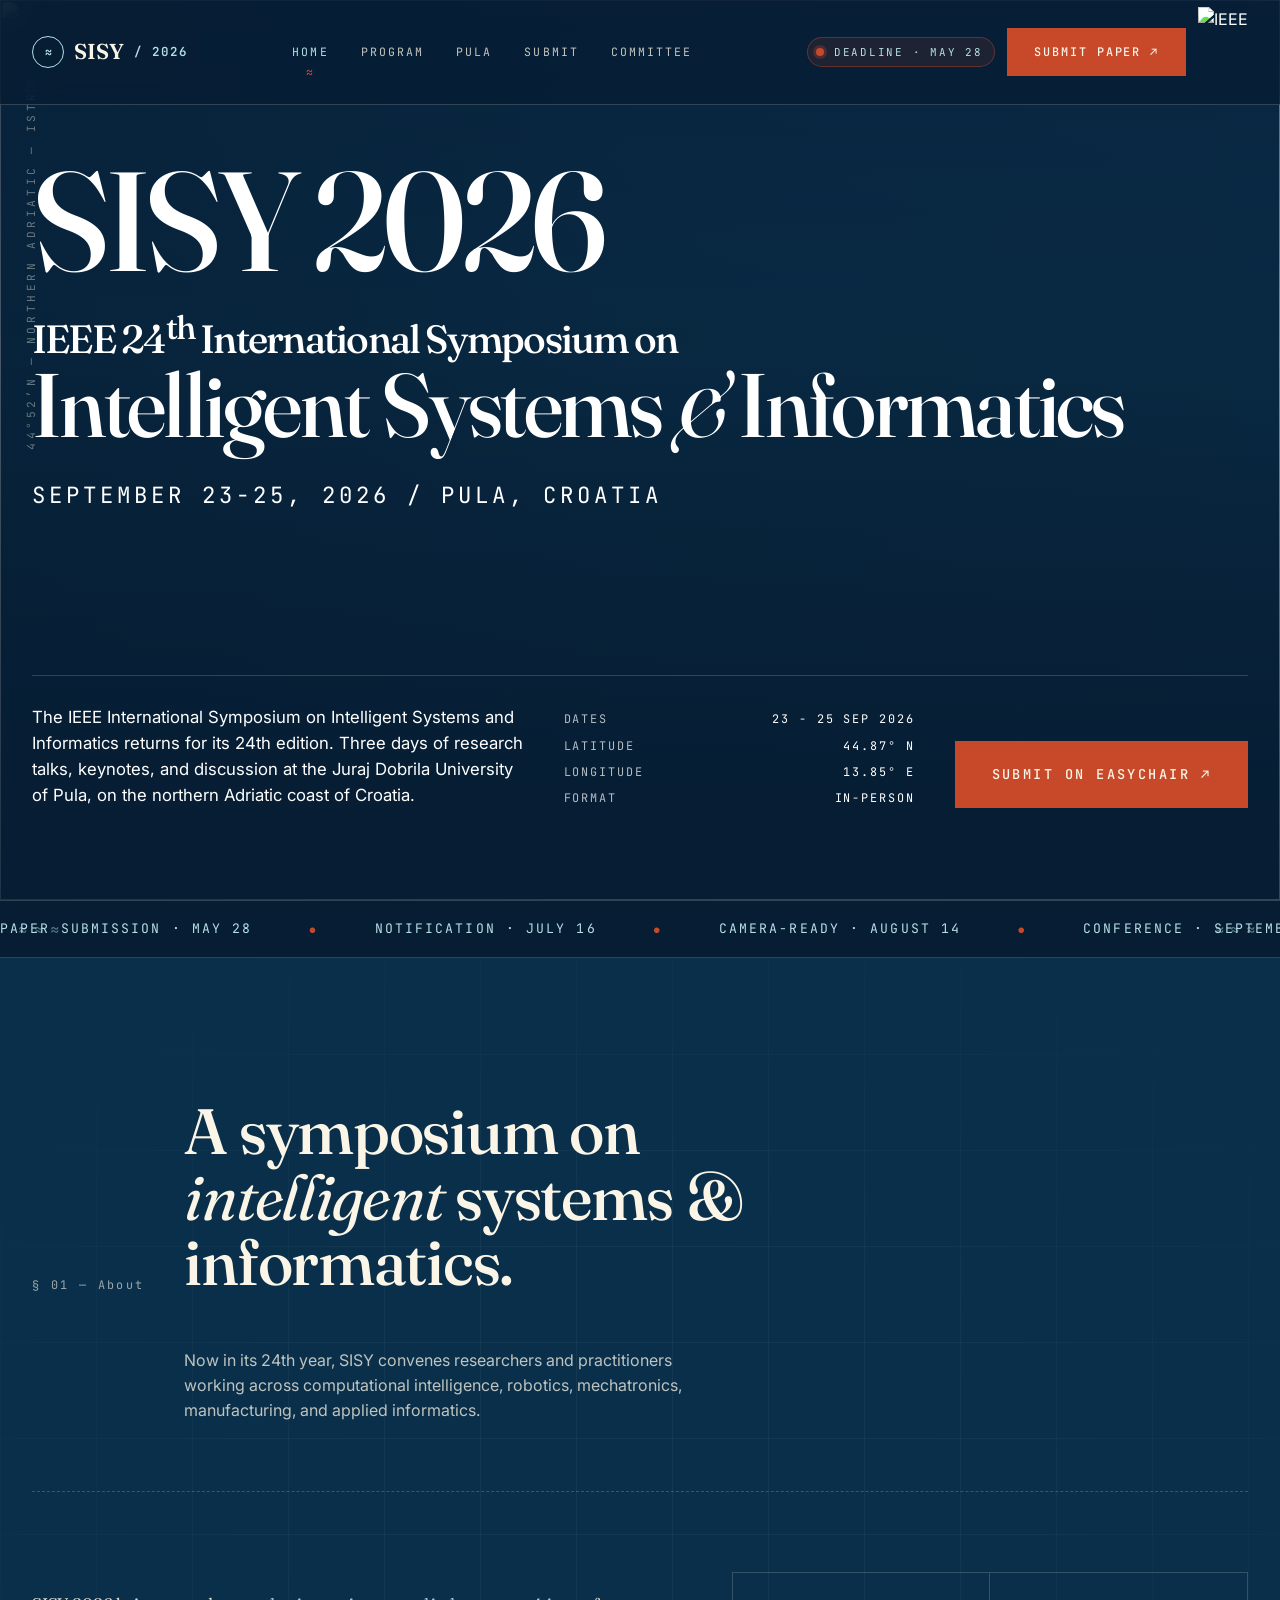
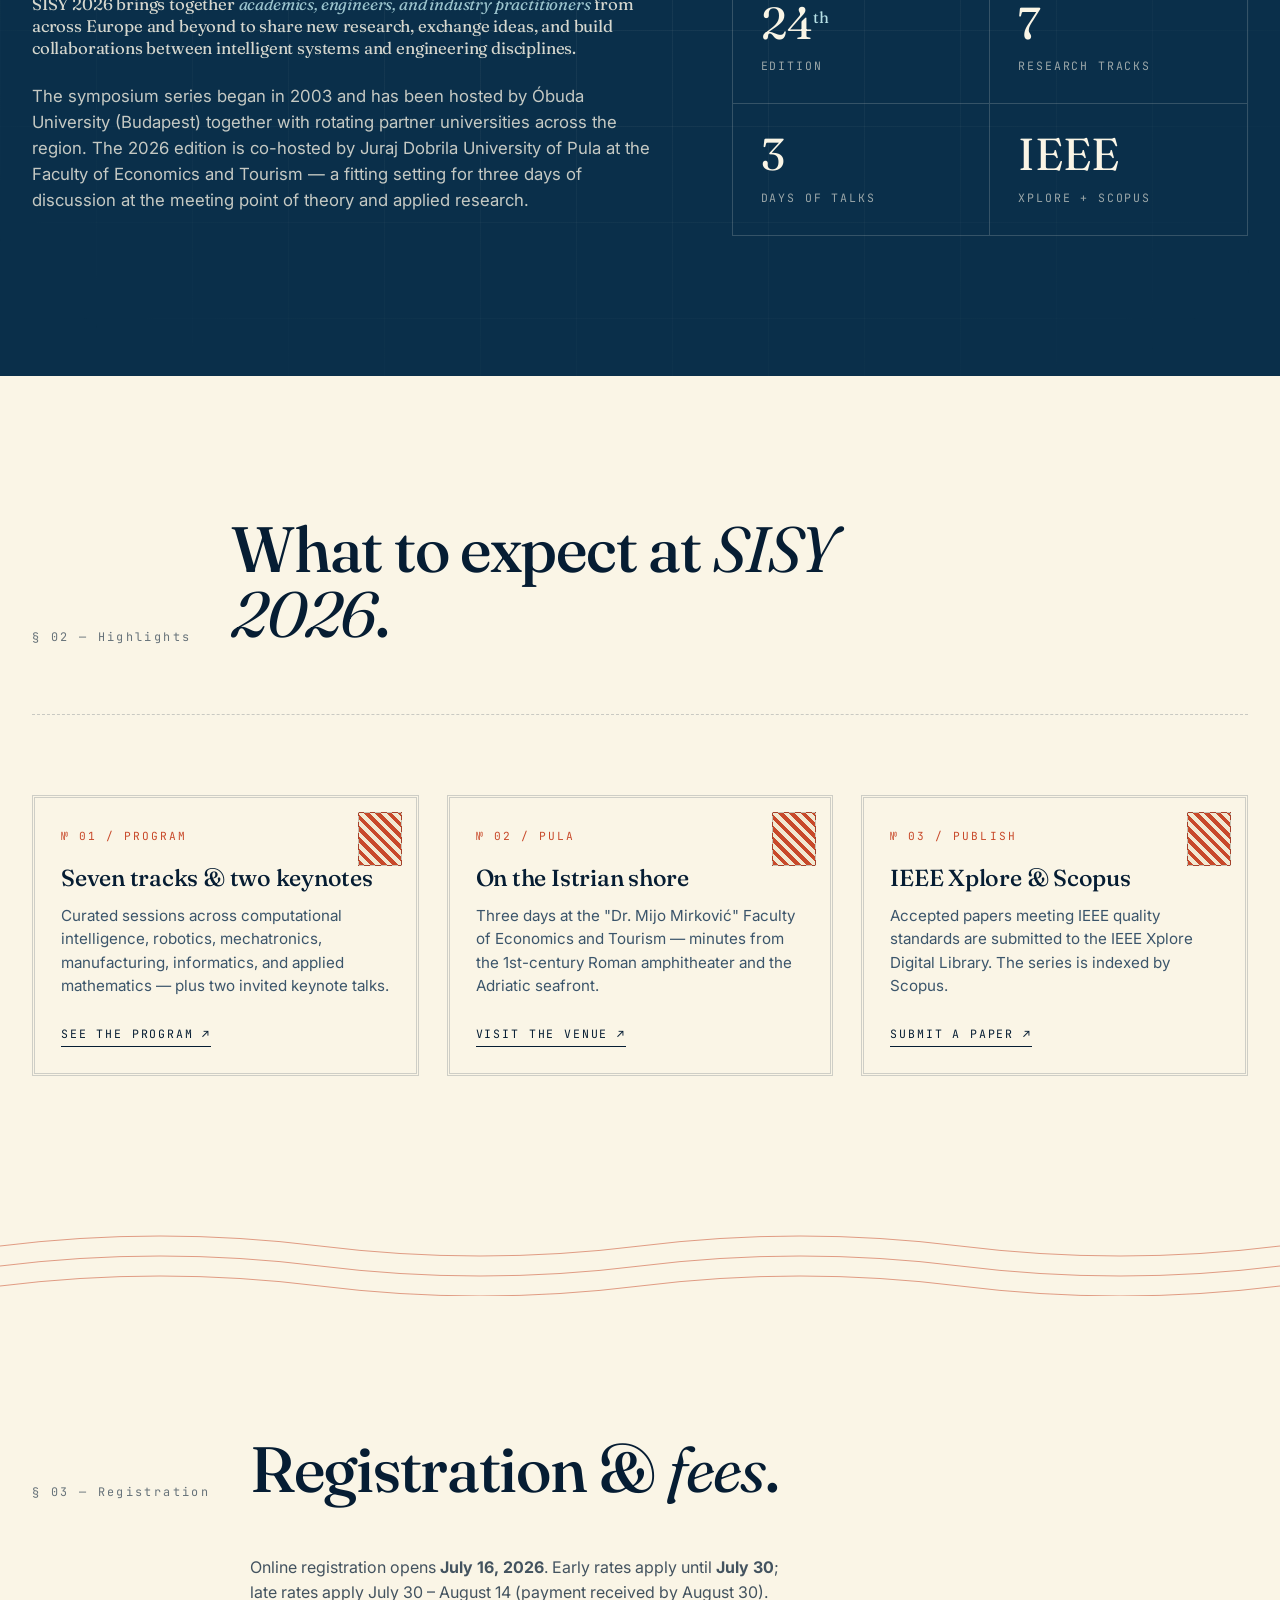
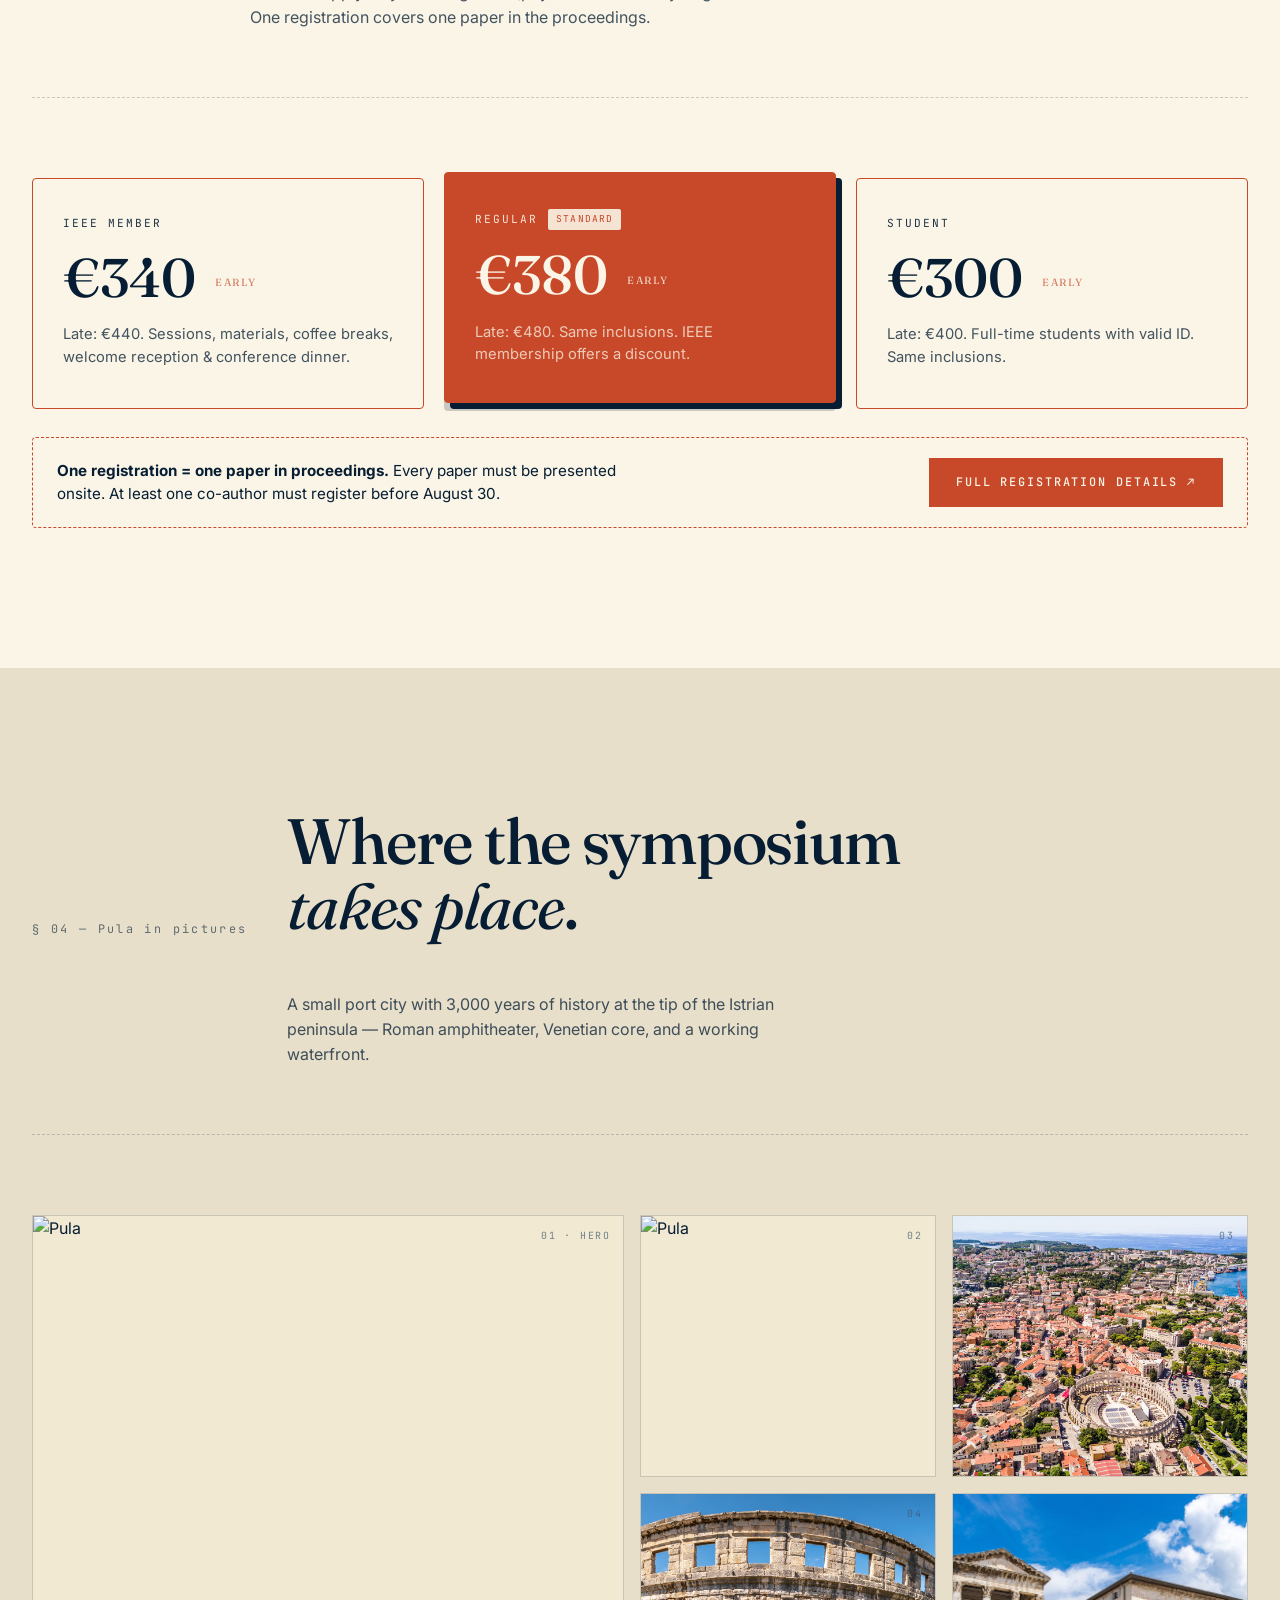
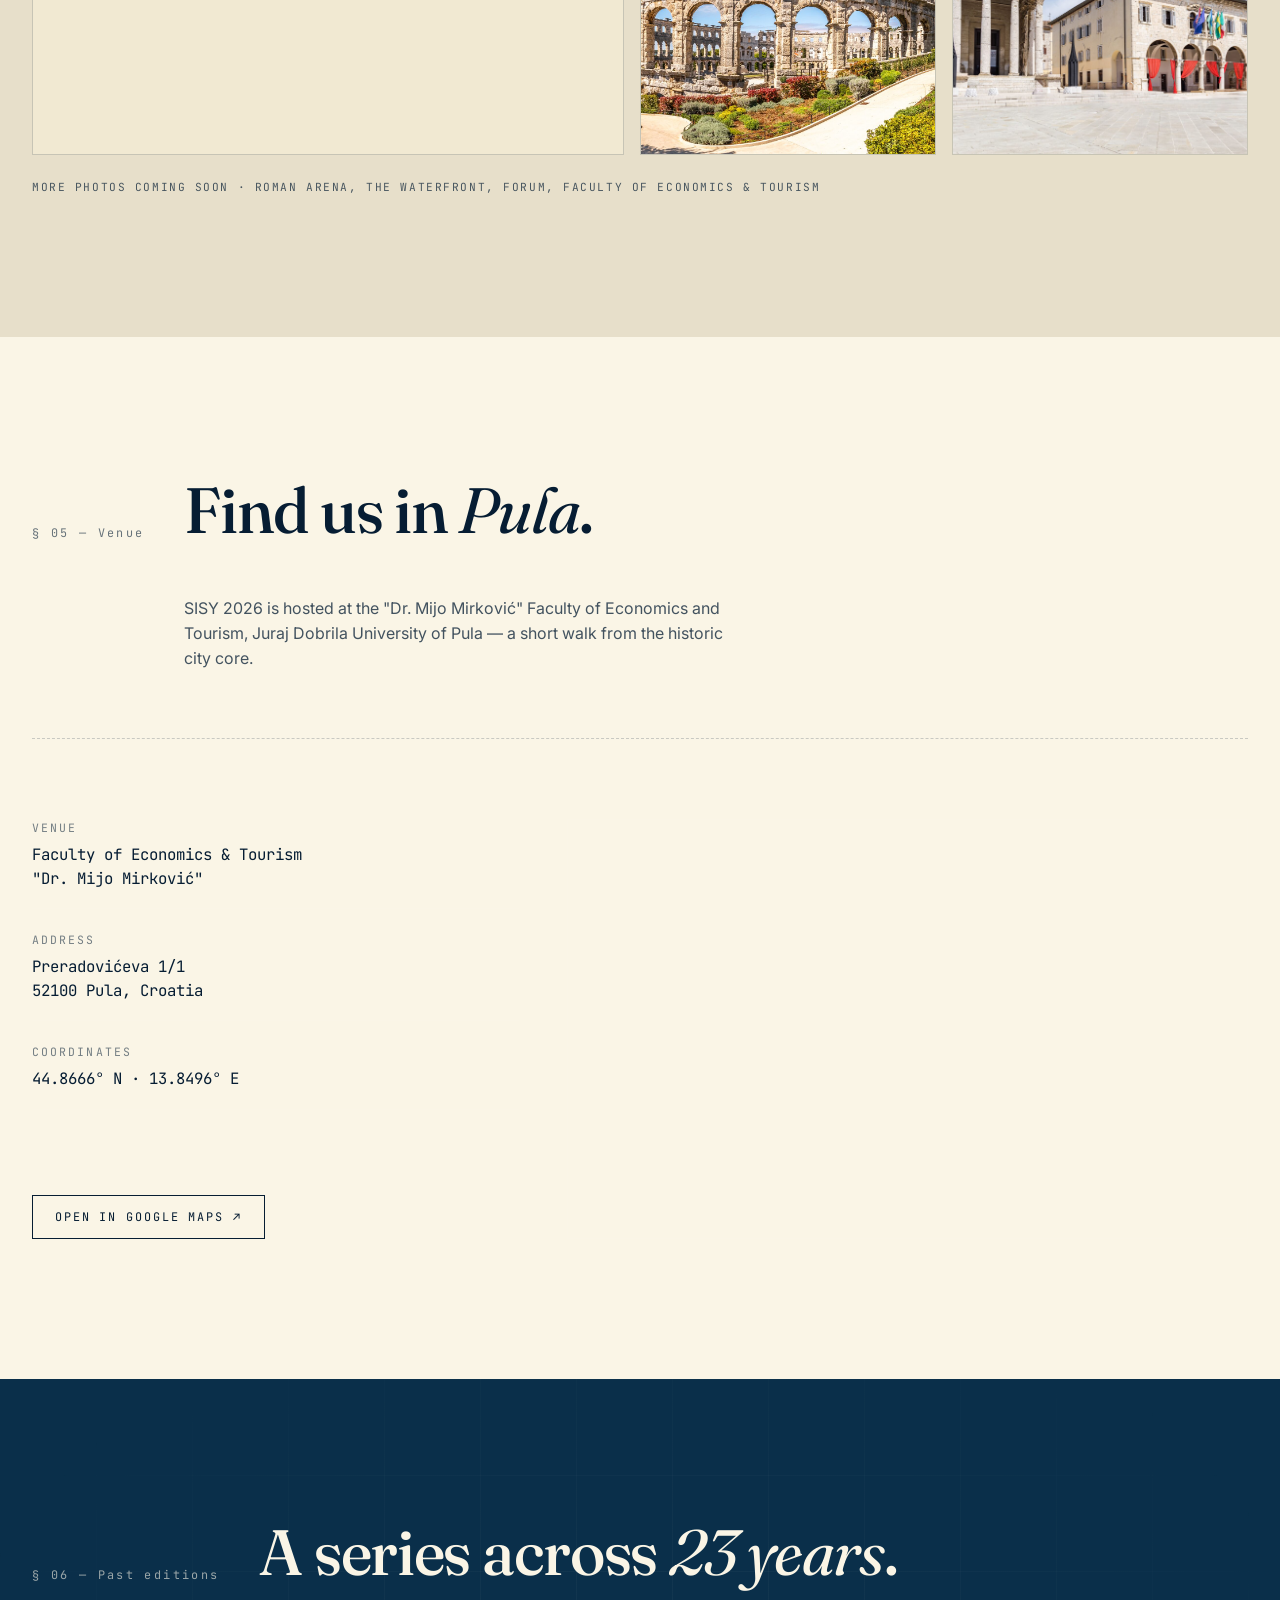
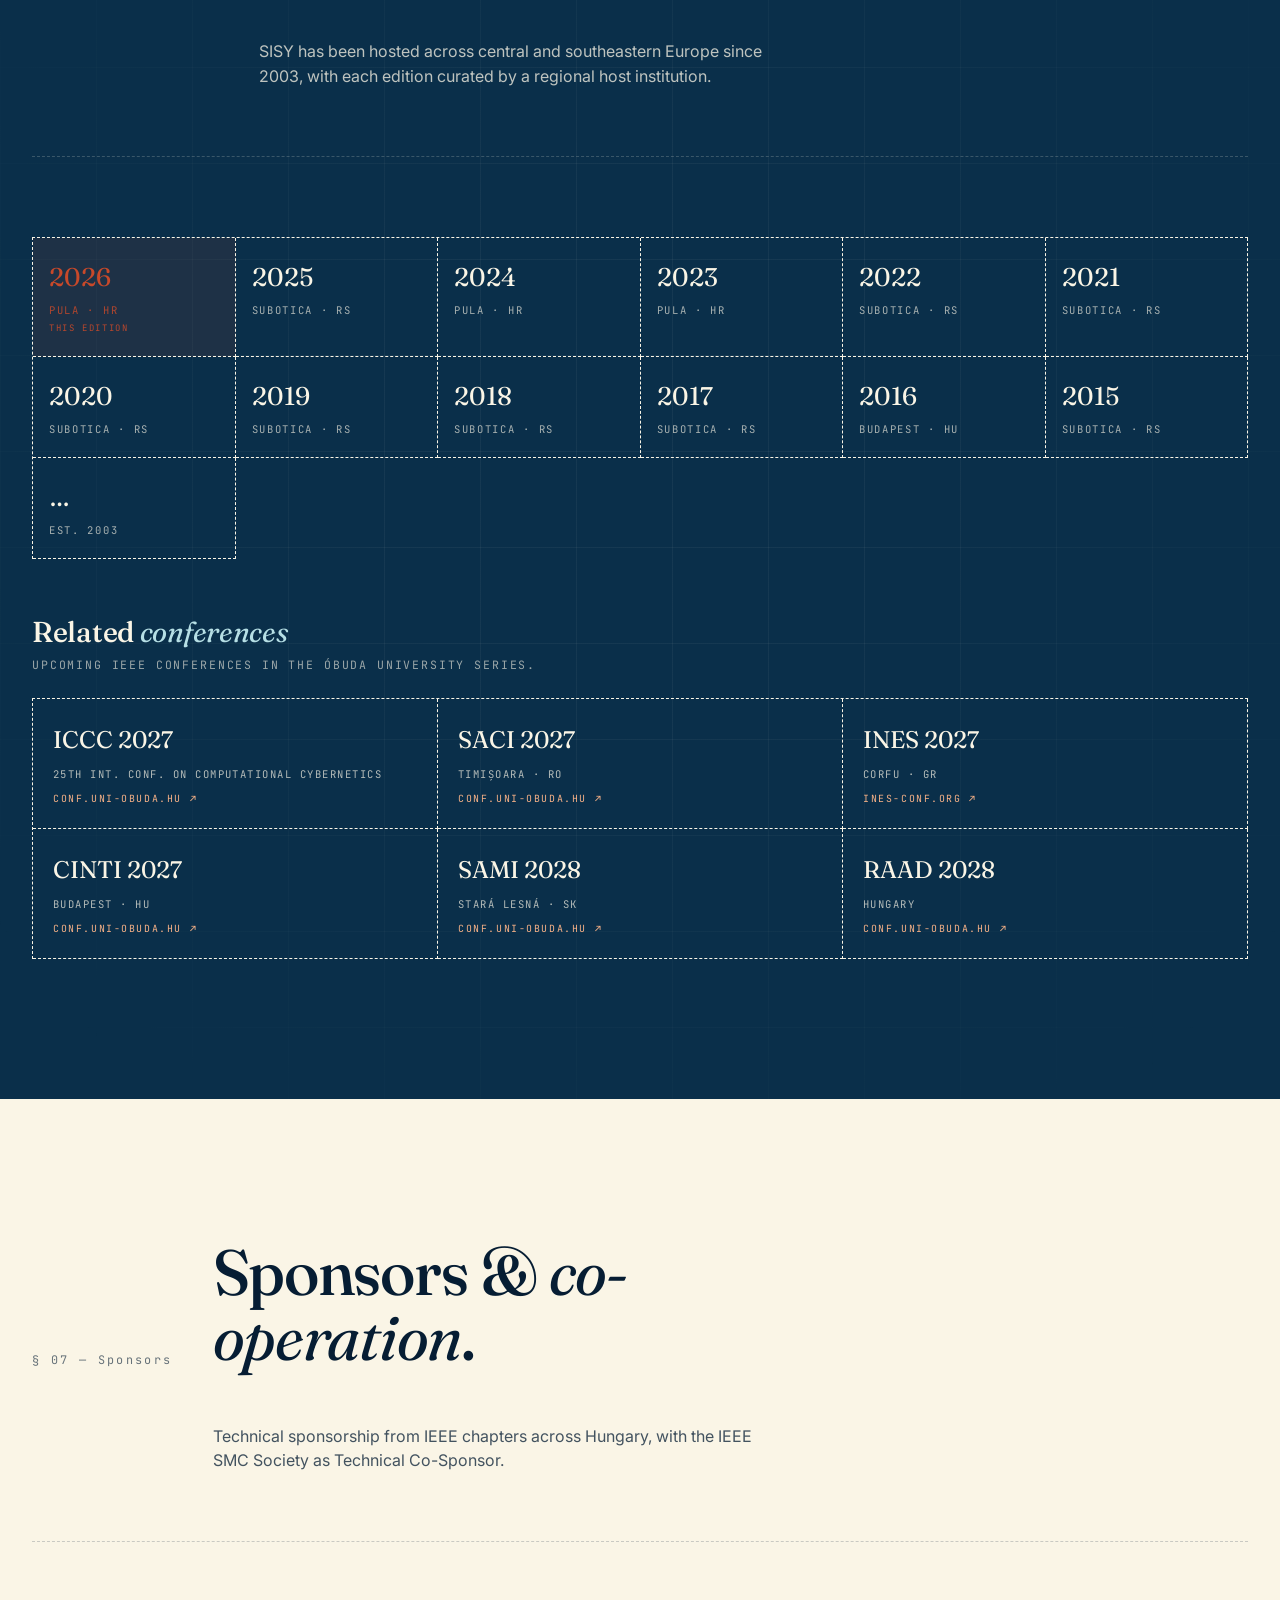
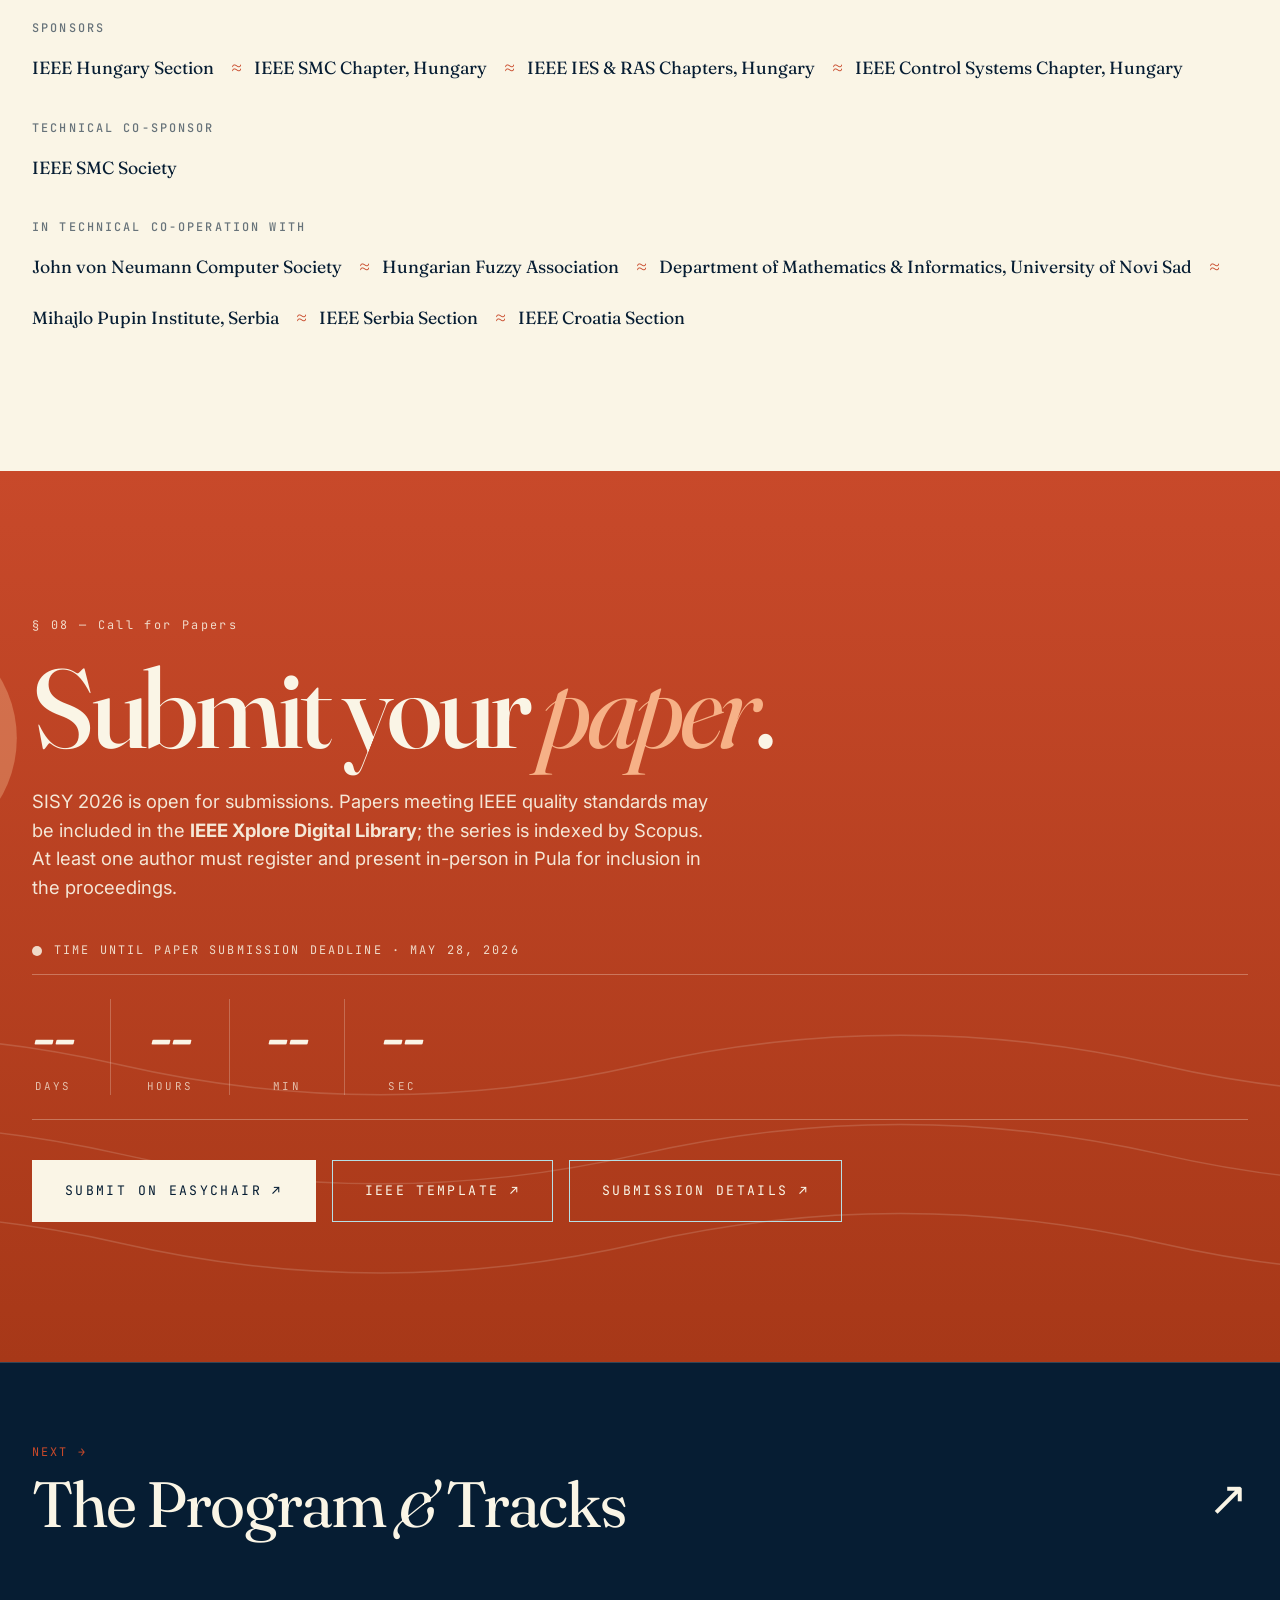
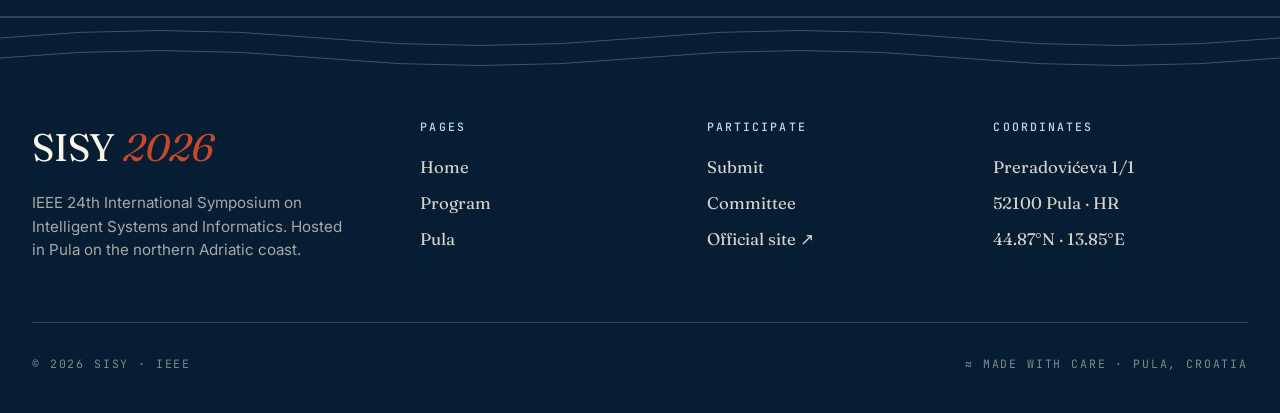
==== commit 43b6aa45: "row fixes" ====
--- a/index.html
+++ b/index.html
@@ -64,9 +64,9 @@
               <span class="row">SISY 2026</span>
 
         <span class="row row-small">IEEE 24<sup>th</sup> International Symposium on</span>
-        <span class="row row-medium">Intelligent</span>
-        <span class="row row-medium indent">Systems <em>&amp;</em></span>
-        <span class="row row-medium">Informatics</span>
+        <span class="row row-medium">Intelligent Systems <em>&amp;</em> Informatics</span>
+        <!-- <span class="row row-medium indent">Systems <em>&amp;</em></span>
+        <span class="row row-medium">Informatics</span> -->
       </h1>
 
       <link rel="stylesheet" href="https://use.fontawesome.com/releases/v5.1.1/css/all.css" integrity="sha384-O8whS3fhG2OnA5Kas0Y9l3cfpmYjapjI0E4theH4iuMD+pLhbf6JI0jIMfYcK3yZ" crossorigin="anonymous">
--- a/styles.css
+++ b/styles.css
@@ -492,7 +492,7 @@
   font-family: 'Fraunces', serif;
   font-weight: 500;
   font-size: clamp(2.6rem, 11vw, 11rem);
-  line-height: 0.88;
+  line-height: 1.28;
   letter-spacing: -0.045em;
   word-break: break-word;
   color: #fff;
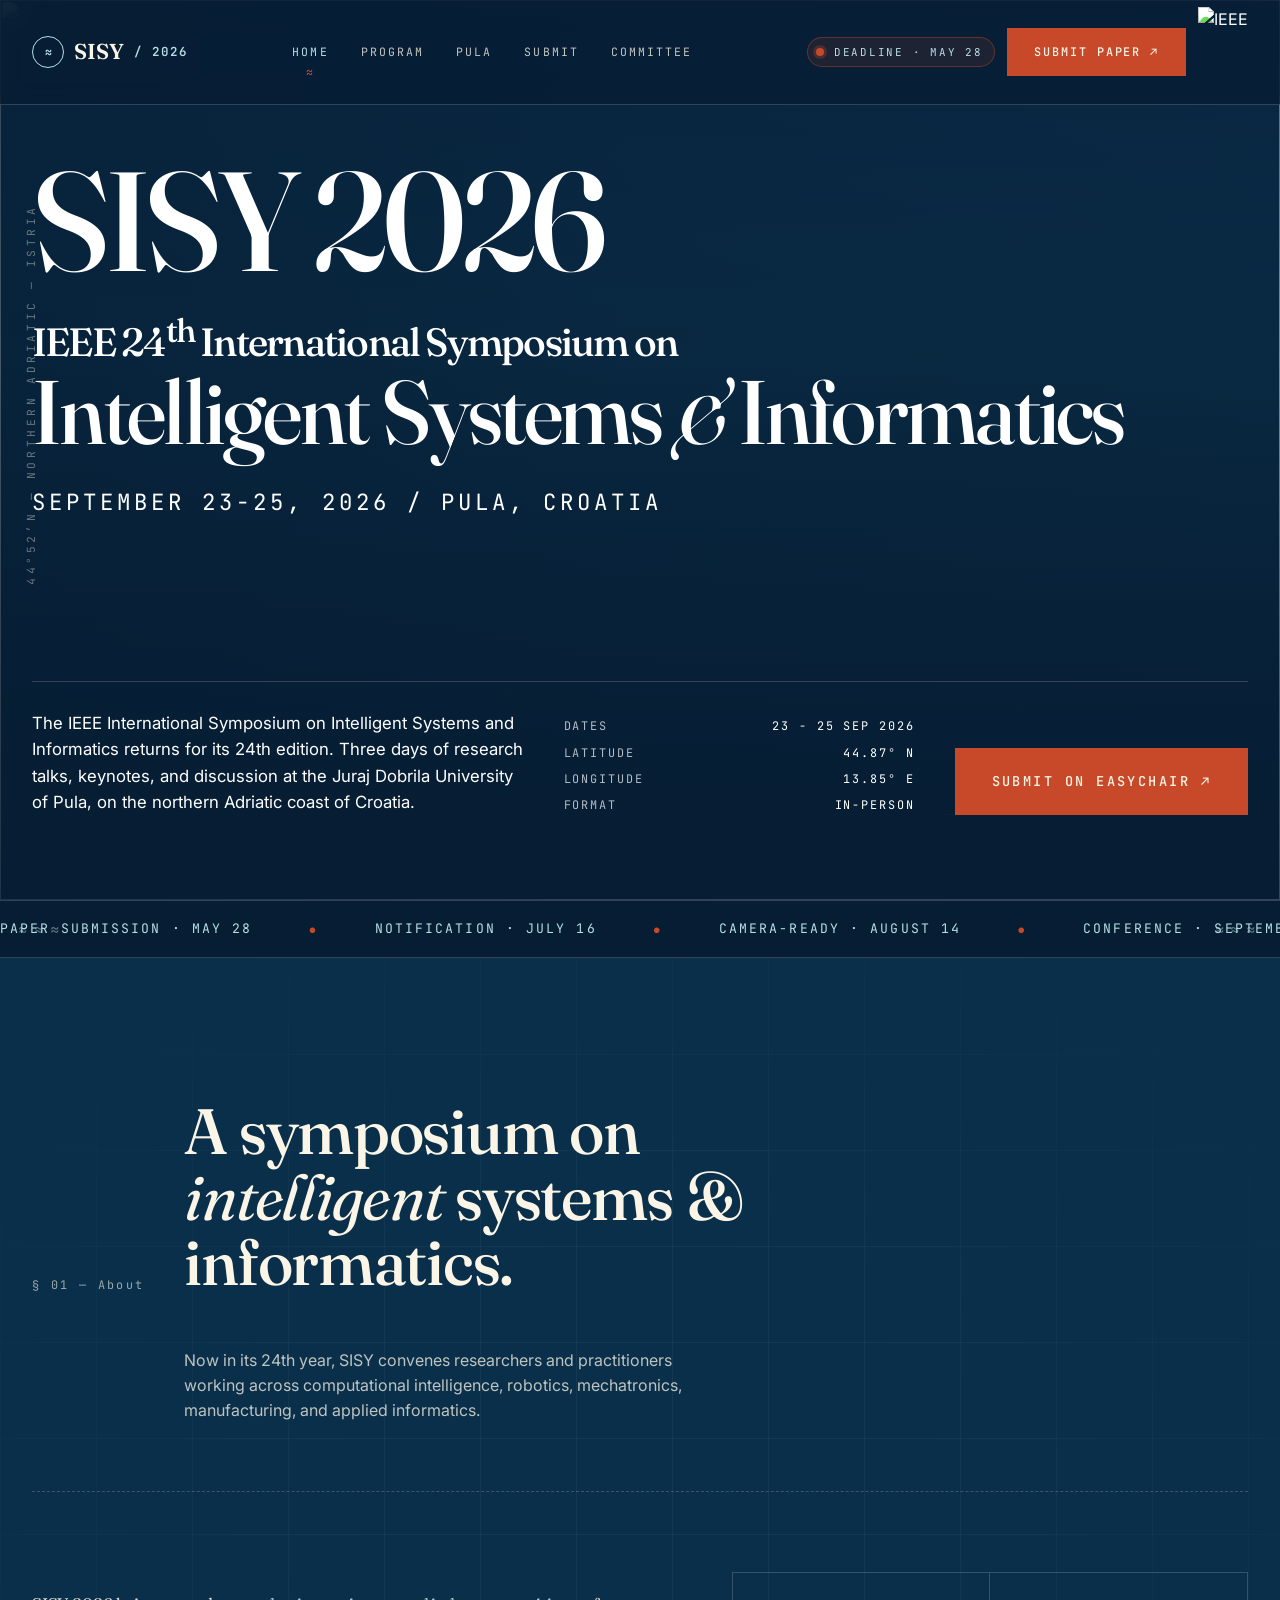
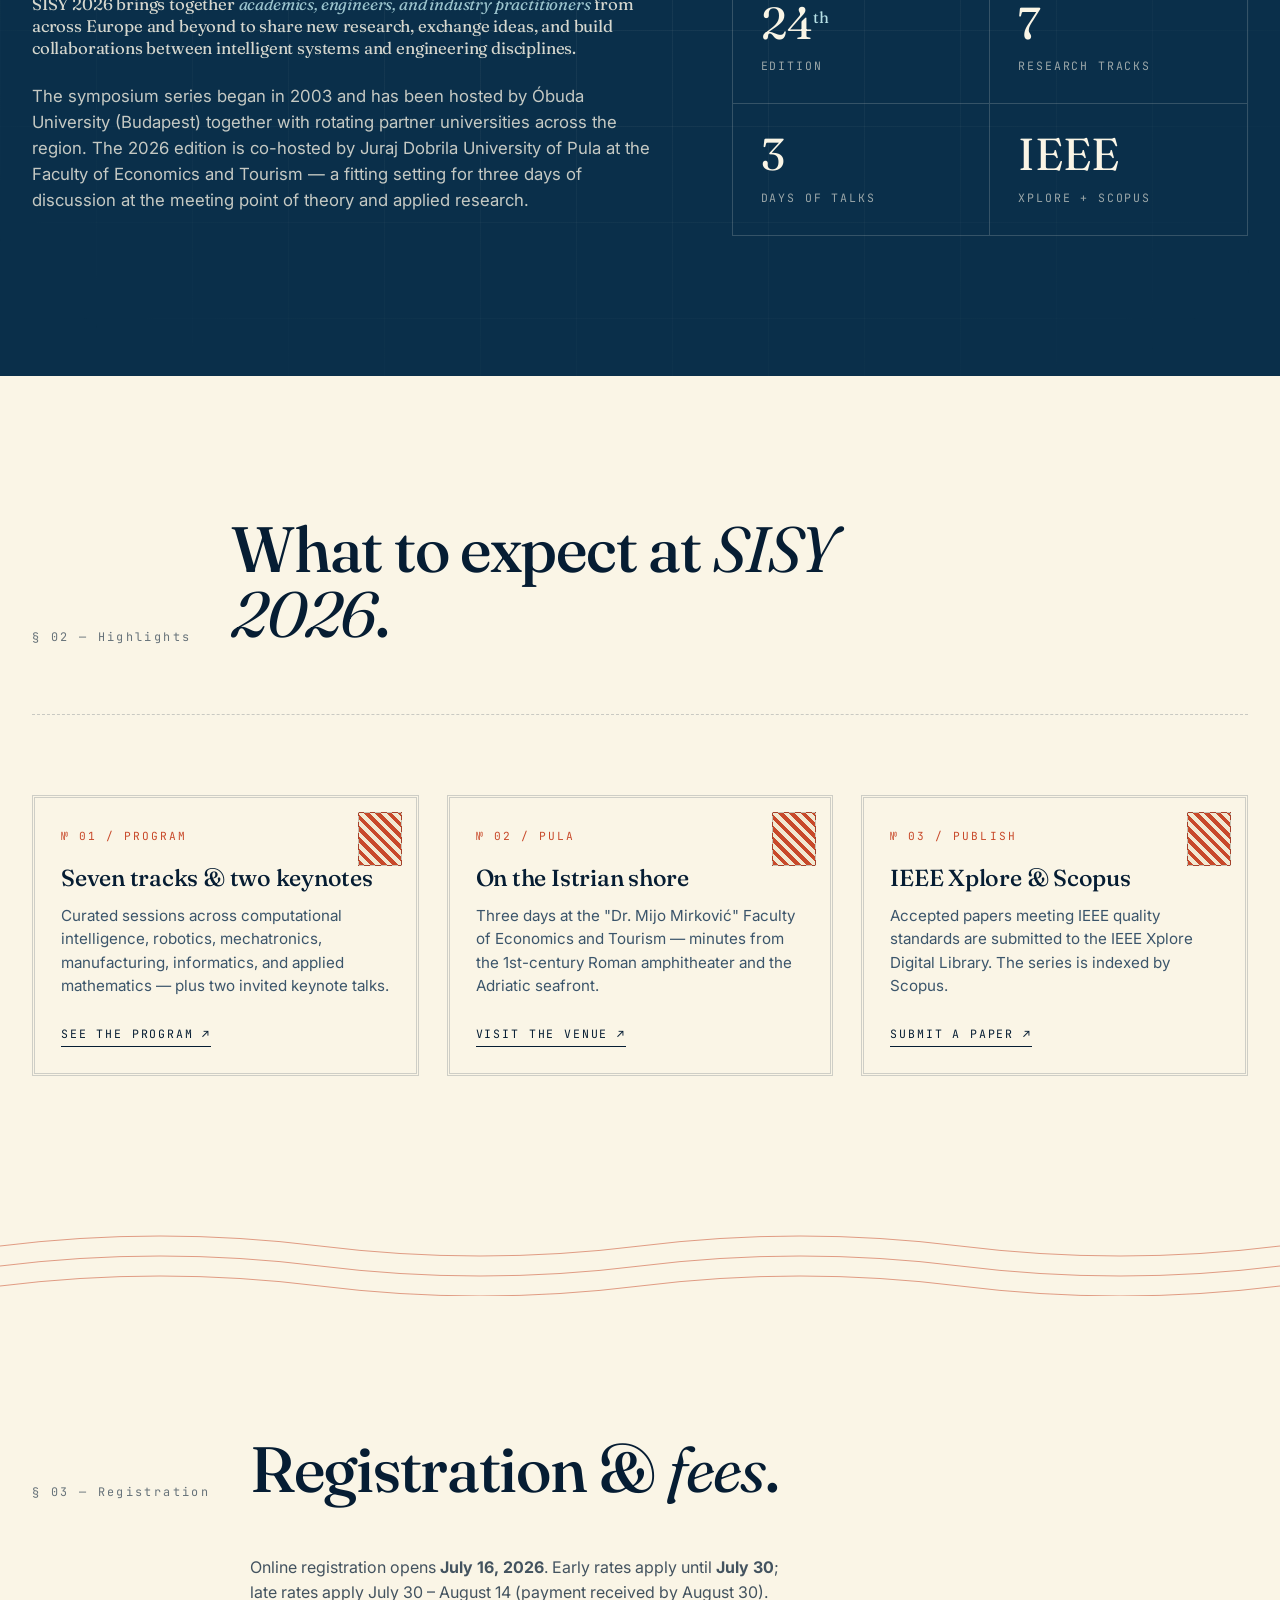
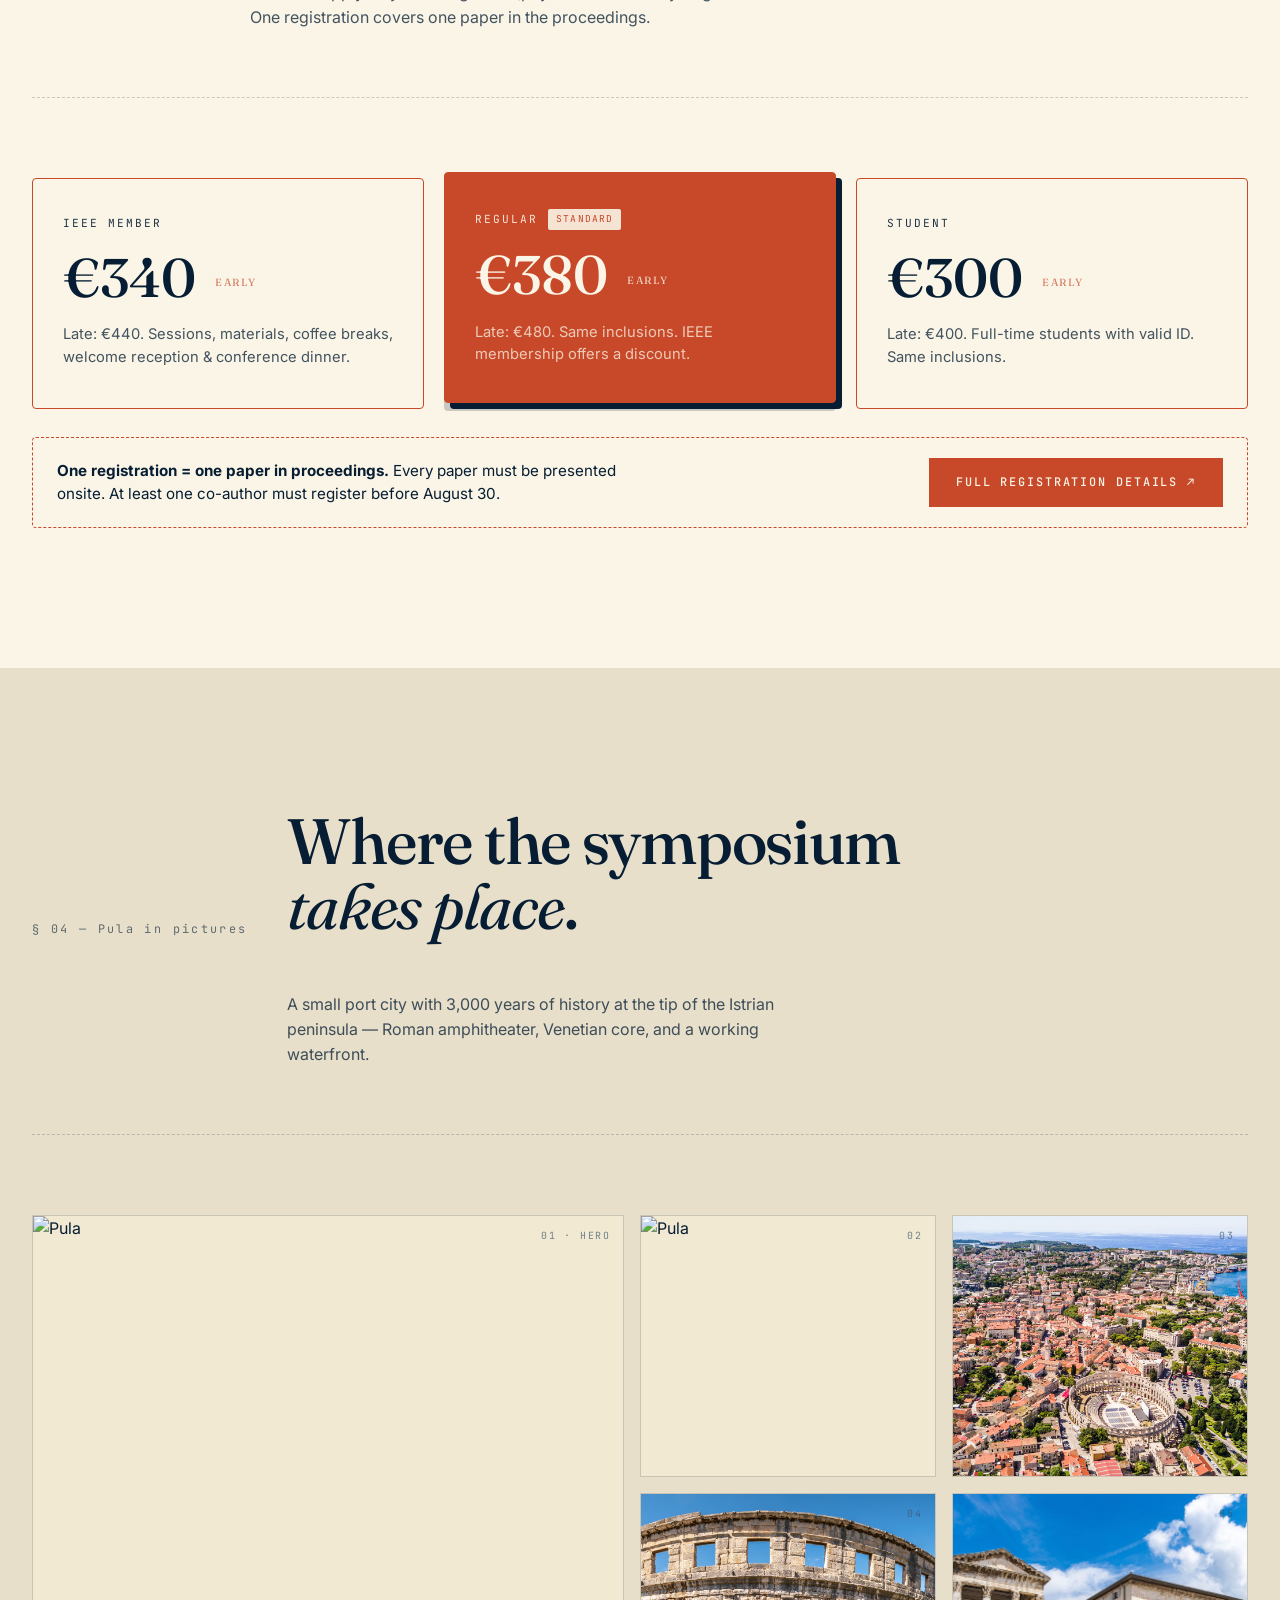
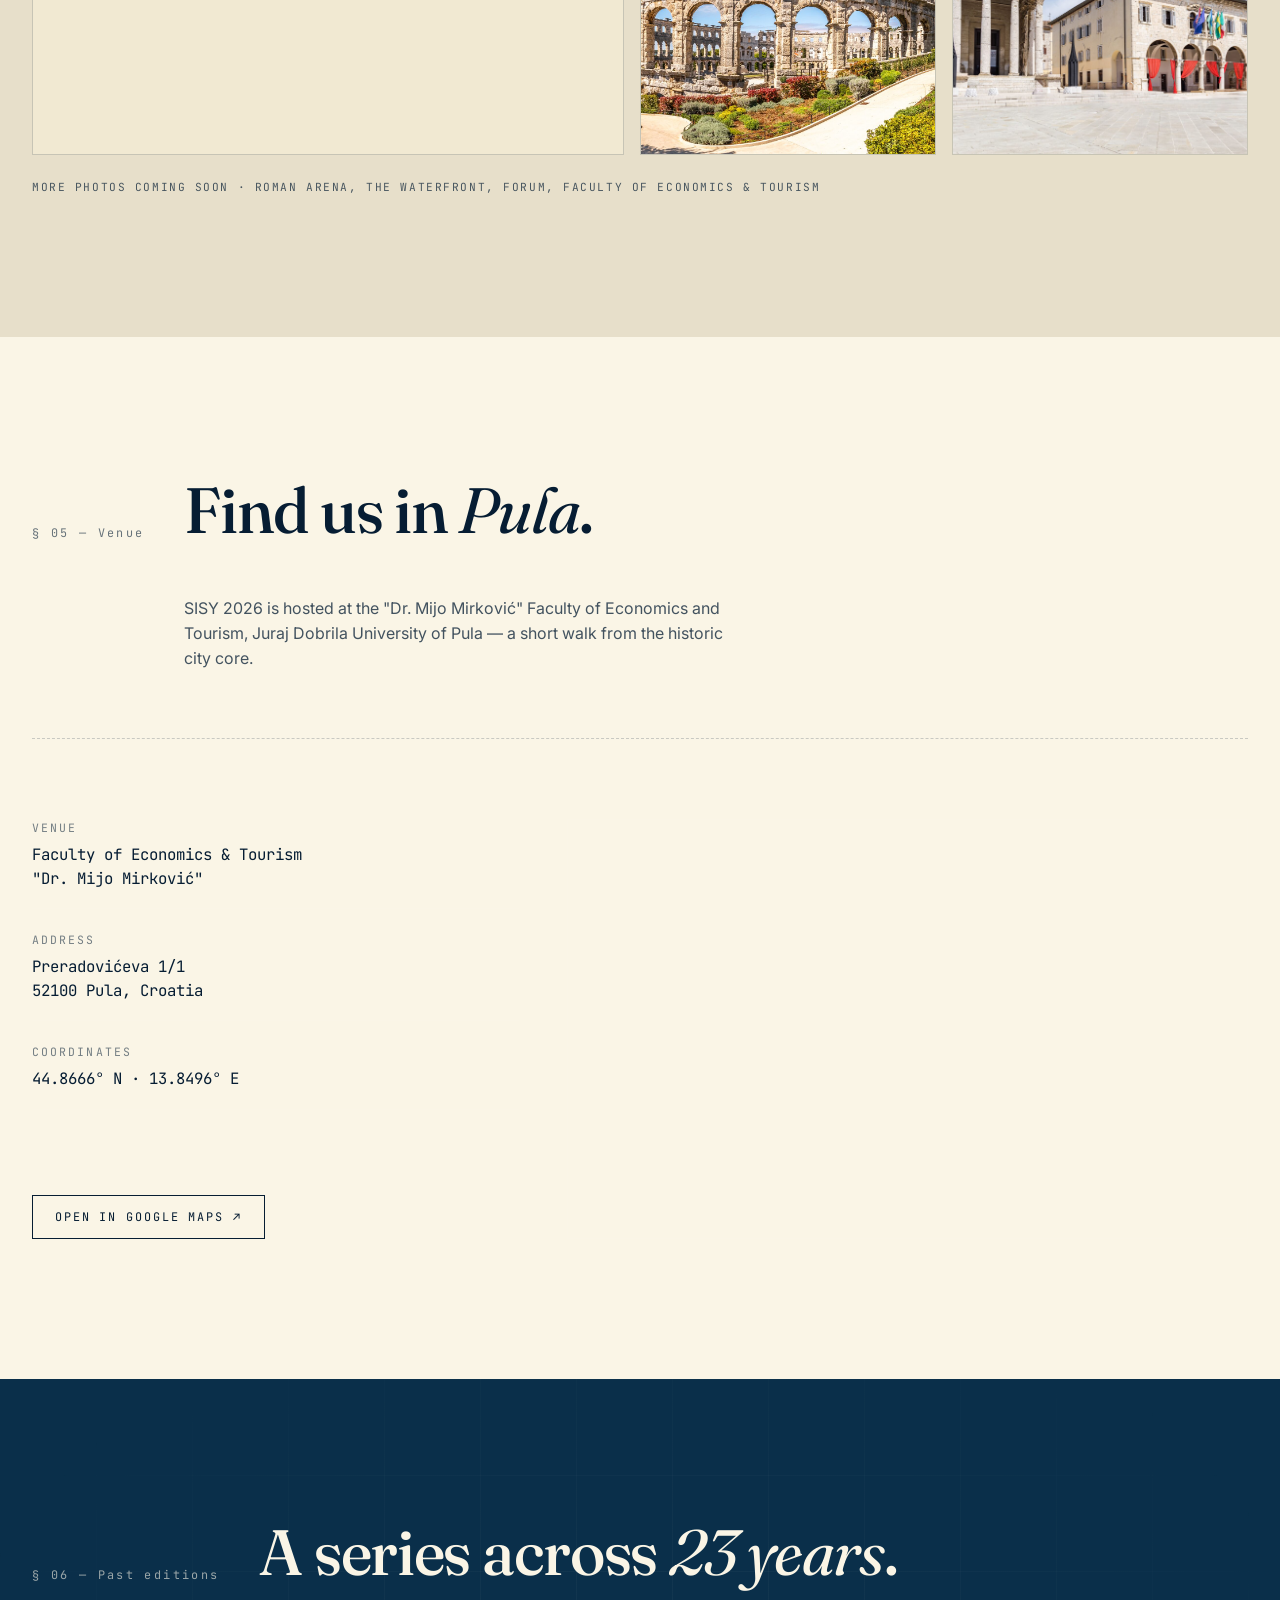
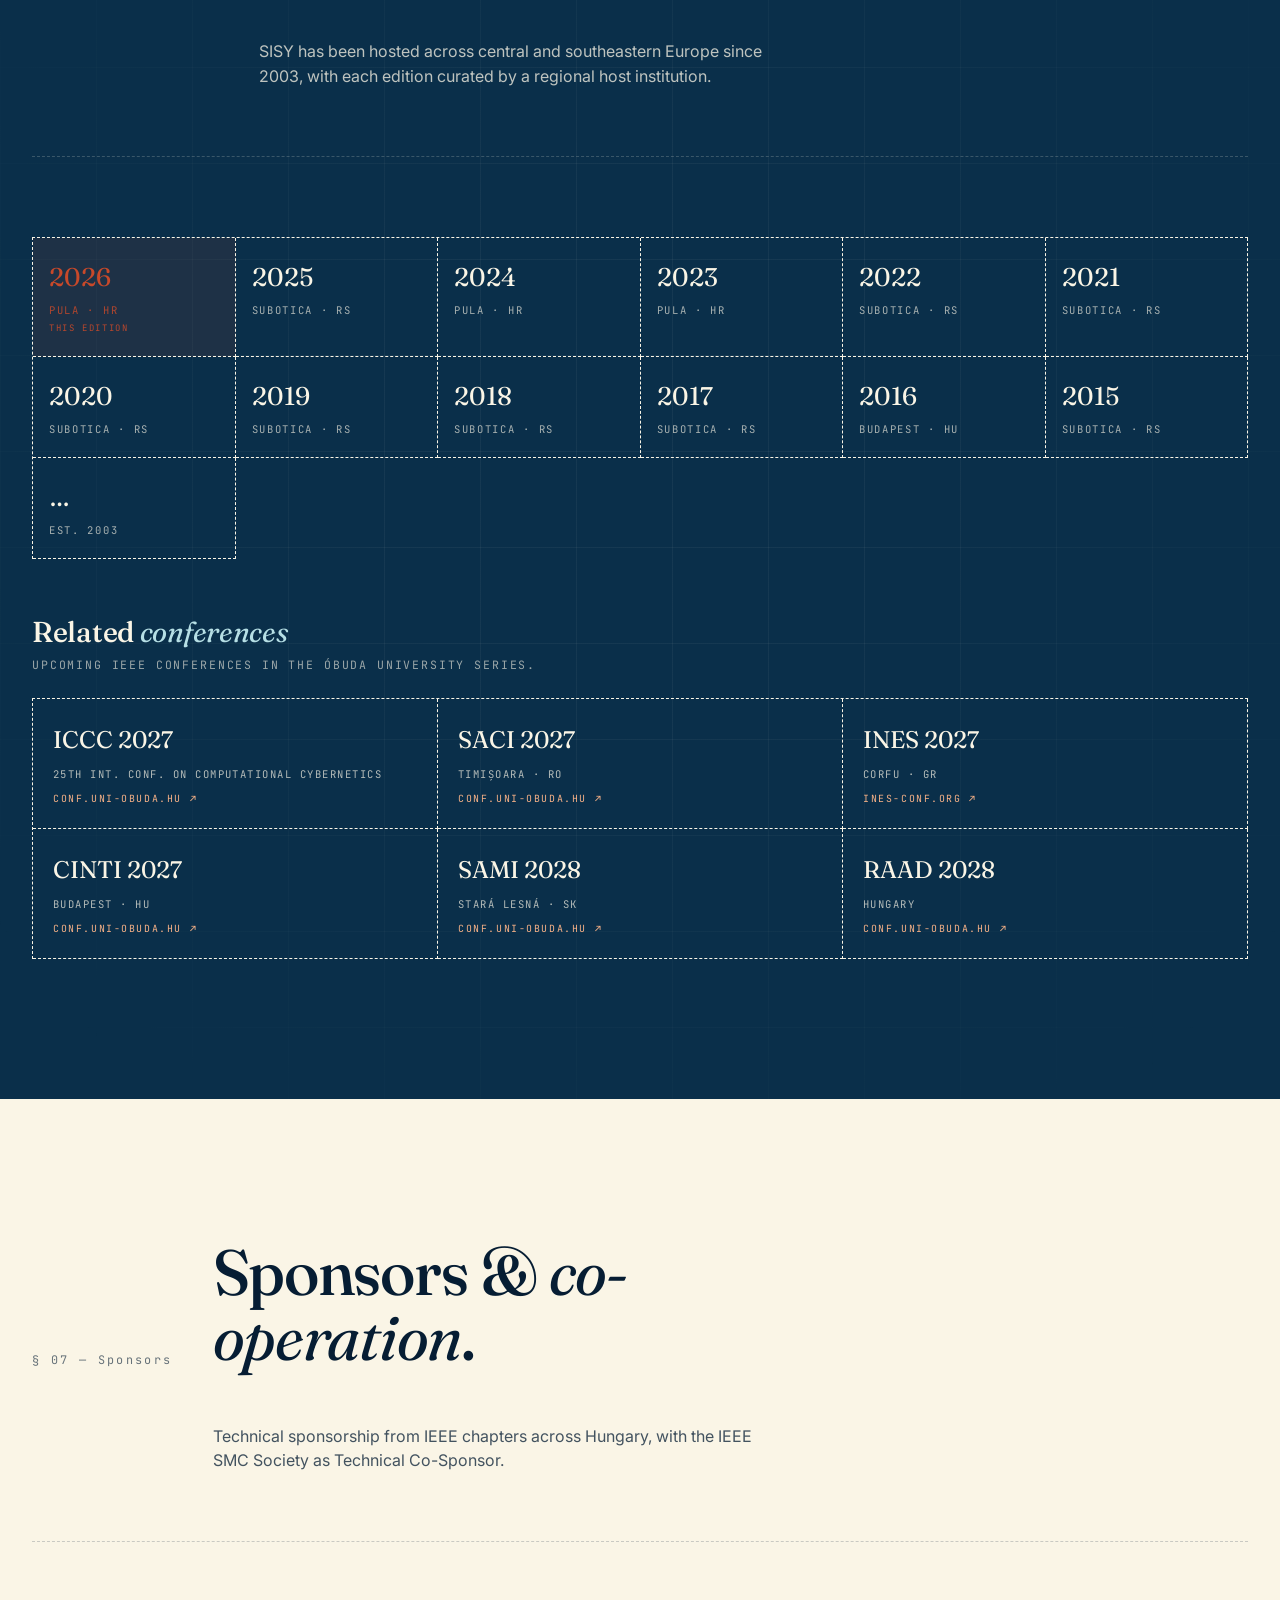
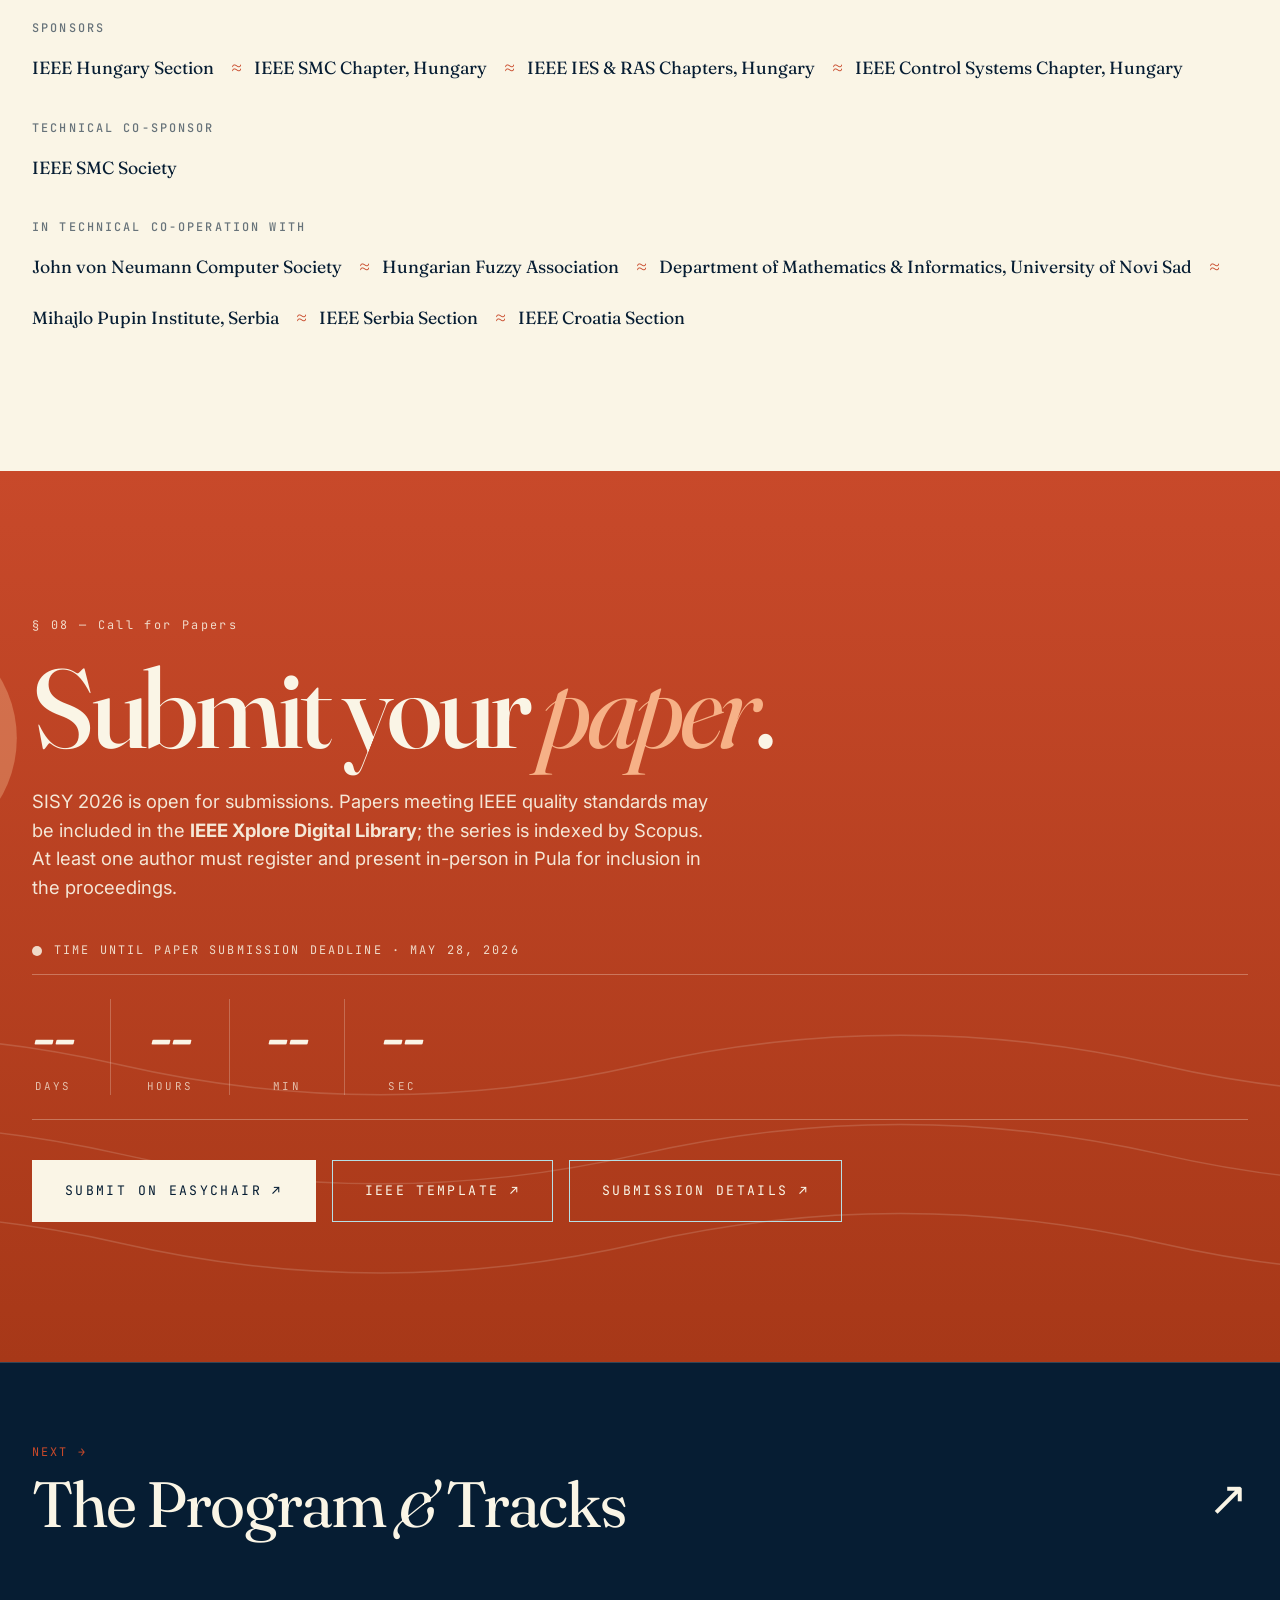
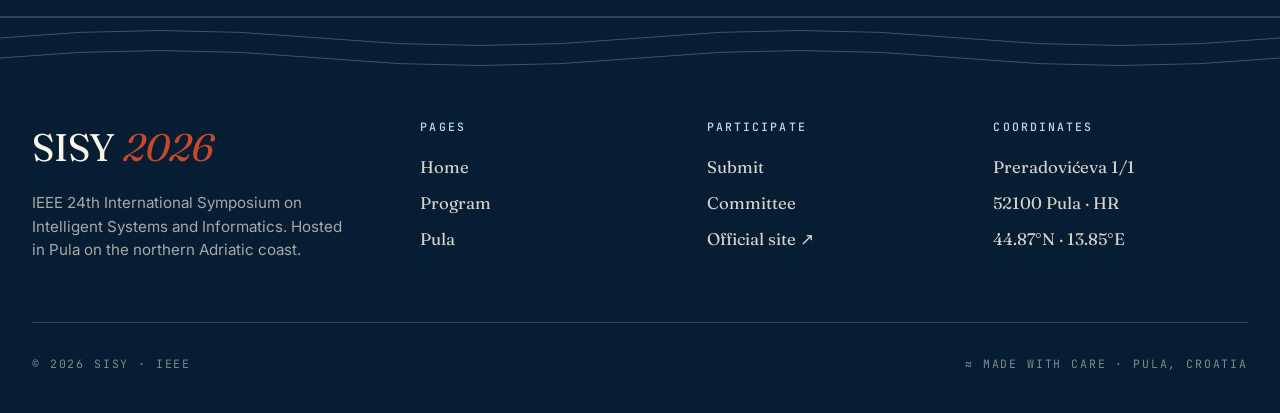
==== commit b8bfe4ec: "add images at venue" ====
--- a/index.html
+++ b/index.html
@@ -110,7 +110,7 @@
         Paper submission · May 28 <em class="pip">●</em>
         Notification · July 16 <em class="pip">●</em>
         Camera-ready · August 14 <em class="pip">●</em>
-        Conference · September 23–25 <em class="pip">●</em>
+        Conference · September 23-25 <em class="pip">●</em>
         Pula · Istria · Croatia <em class="pip">●</em>
         IEEE Xplore · Scopus indexed <em class="pip">●</em>
       </span>
@@ -118,7 +118,7 @@
         Paper submission · May 28 <em class="pip">●</em>
         Notification · July 16 <em class="pip">●</em>
         Camera-ready · August 14 <em class="pip">●</em>
-        Conference · September 23–25 <em class="pip">●</em>
+        Conference · September 23-25 <em class="pip">●</em>
         Pula · Istria · Croatia <em class="pip">●</em>
         IEEE Xplore · Scopus indexed <em class="pip">●</em>
       </span>
--- a/styles.css
+++ b/styles.css
@@ -505,7 +505,7 @@
 }
 .hero-title .row.row-small {
   font-size: 0.28em;
-  line-height: 1.05;
+  line-height: 1.25;
   letter-spacing: -0.045em;
 }
 .hero-title .row.indent { padding-left: clamp(60px, 12vw, 110px); }
@@ -620,7 +620,7 @@
 .lat-marker {
   position: absolute;
   left: 32px;
-  top: 50%;
+  top: 65%;
   transform: translateY(-50%) rotate(-90deg);
   transform-origin: left center;
   font-family: 'JetBrains Mono', monospace;
